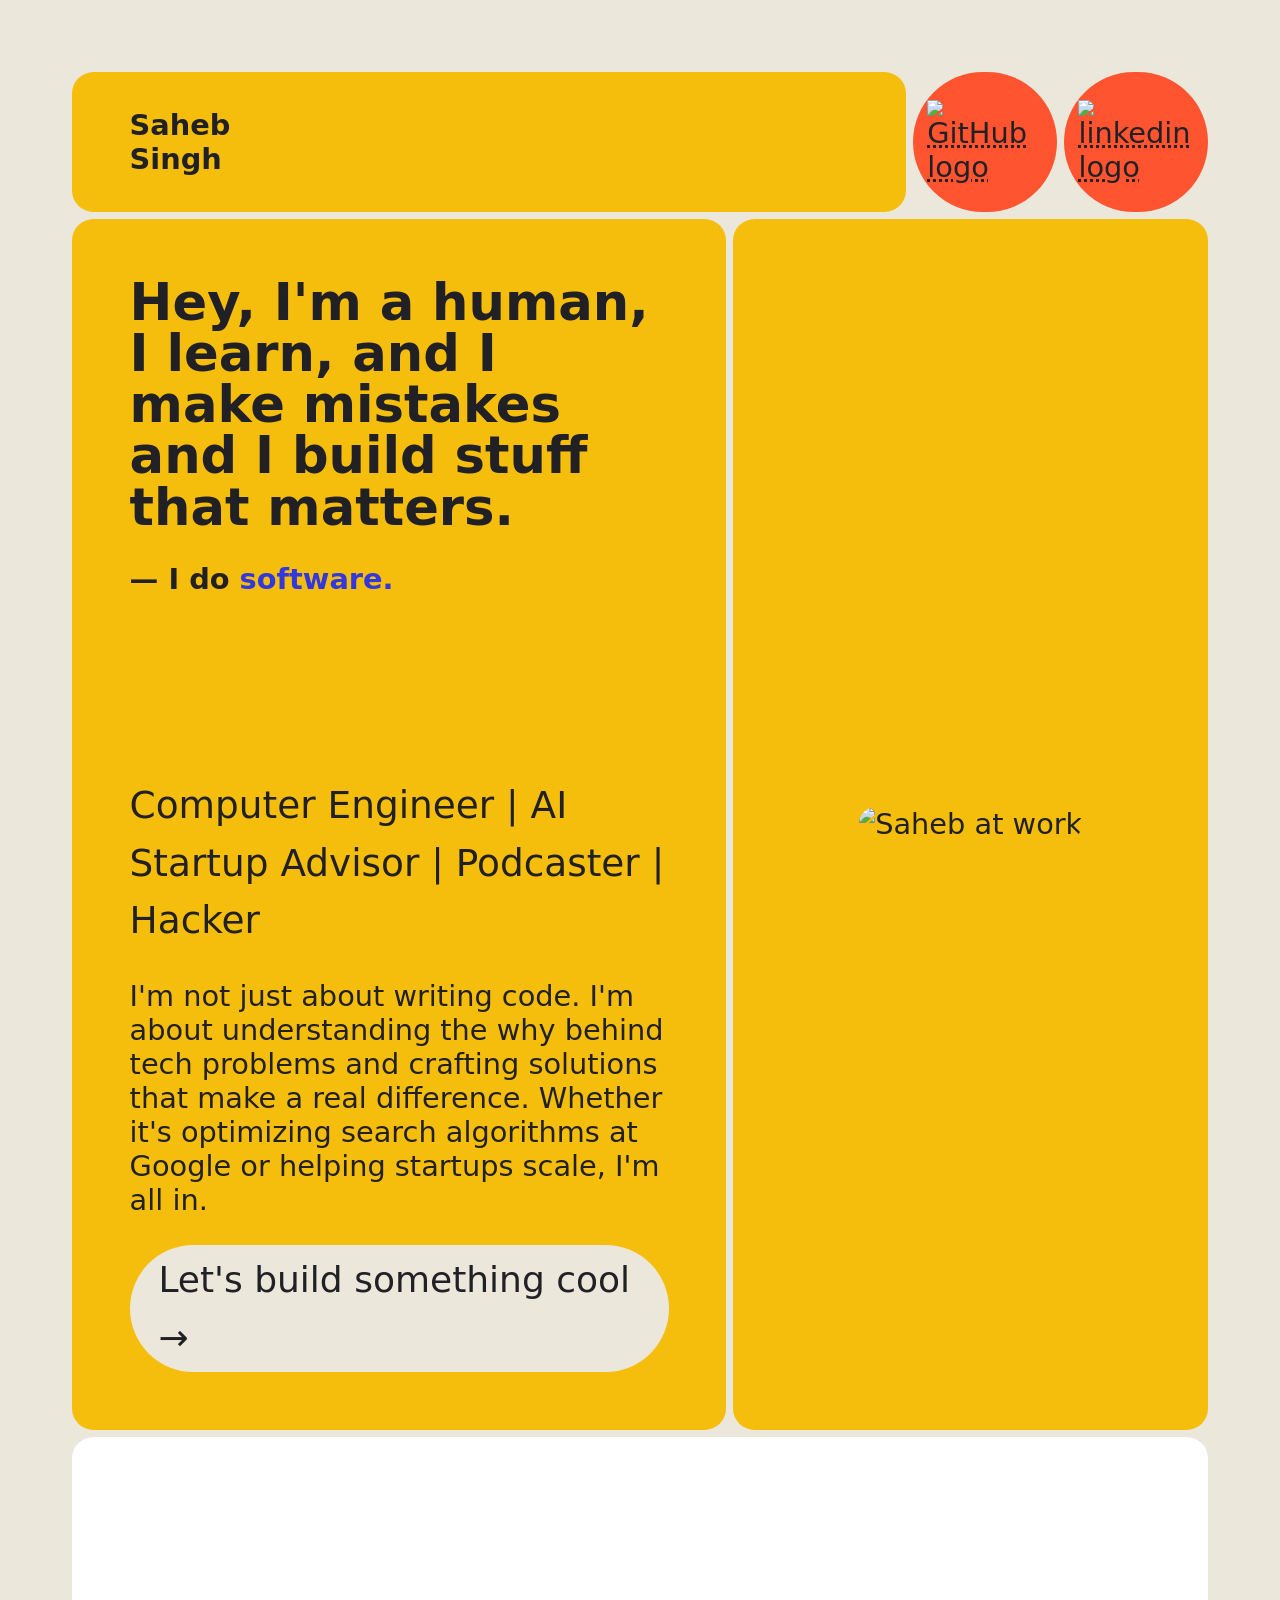
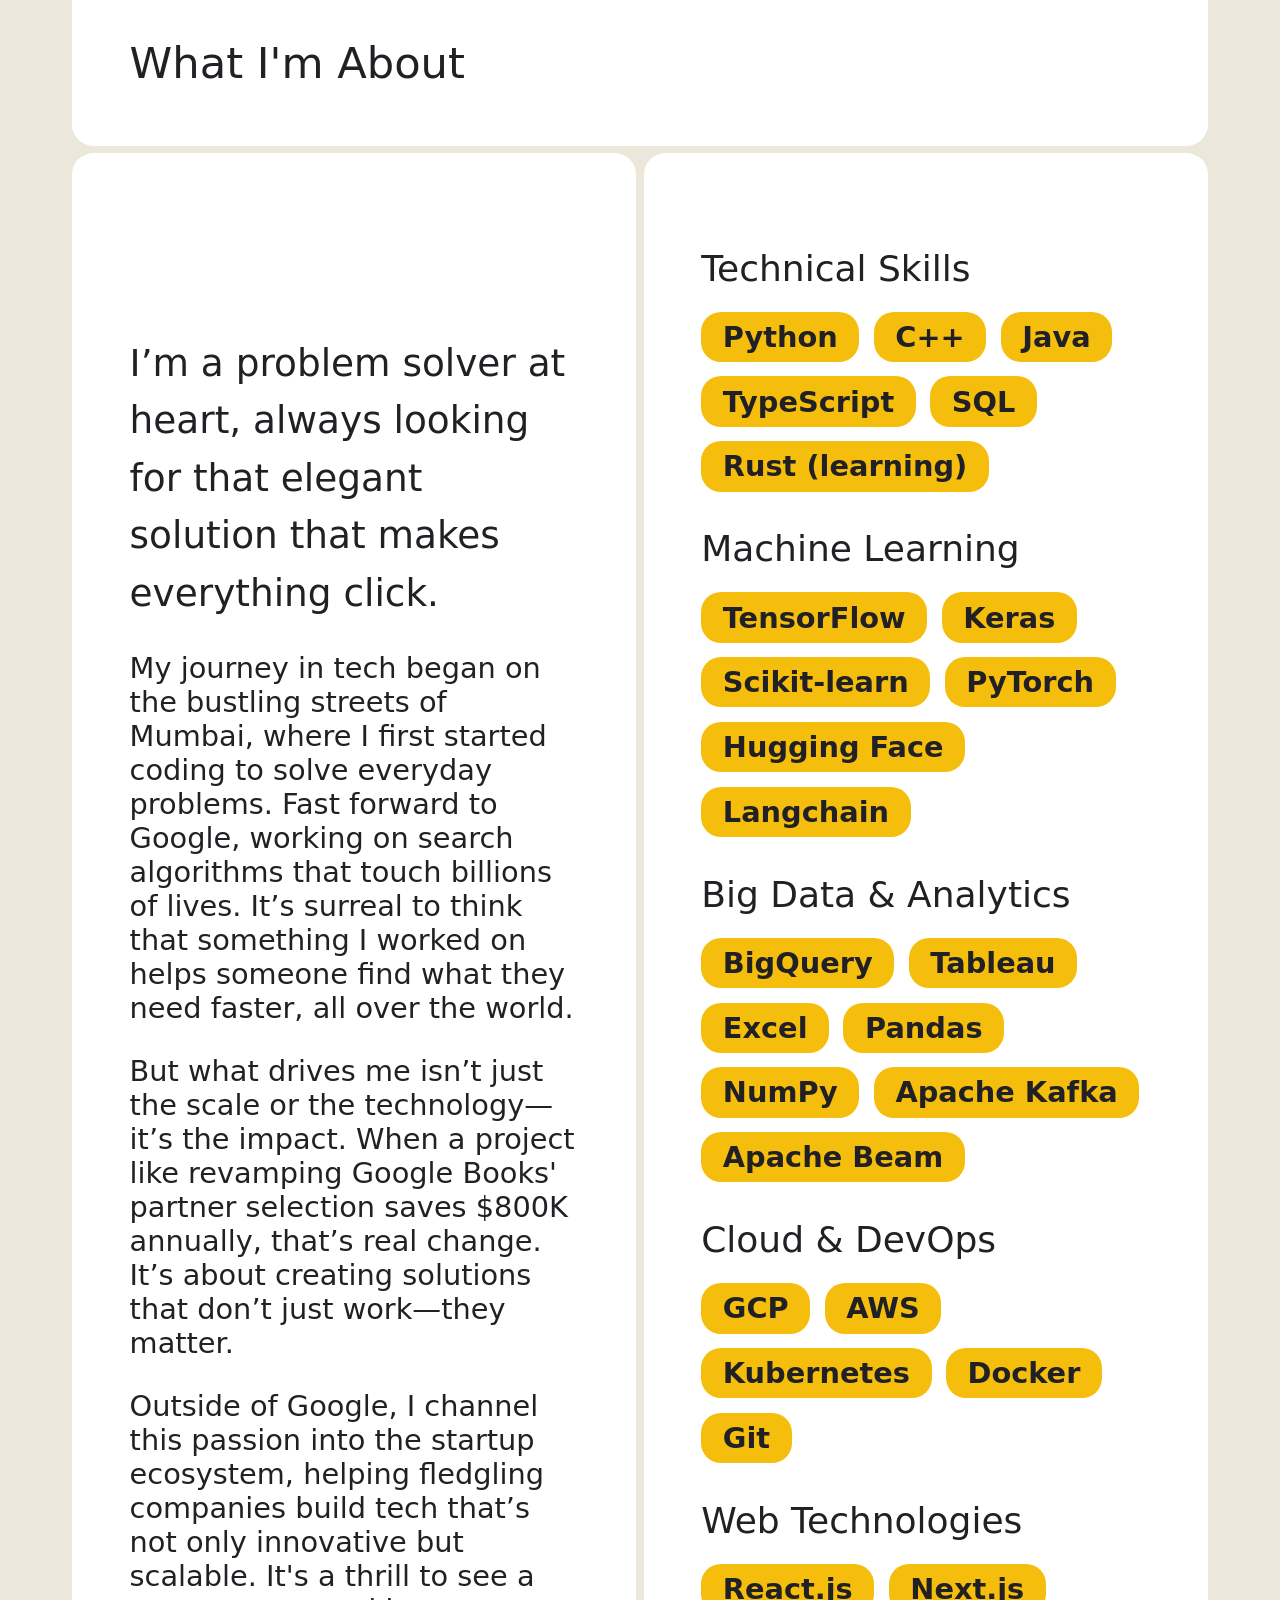
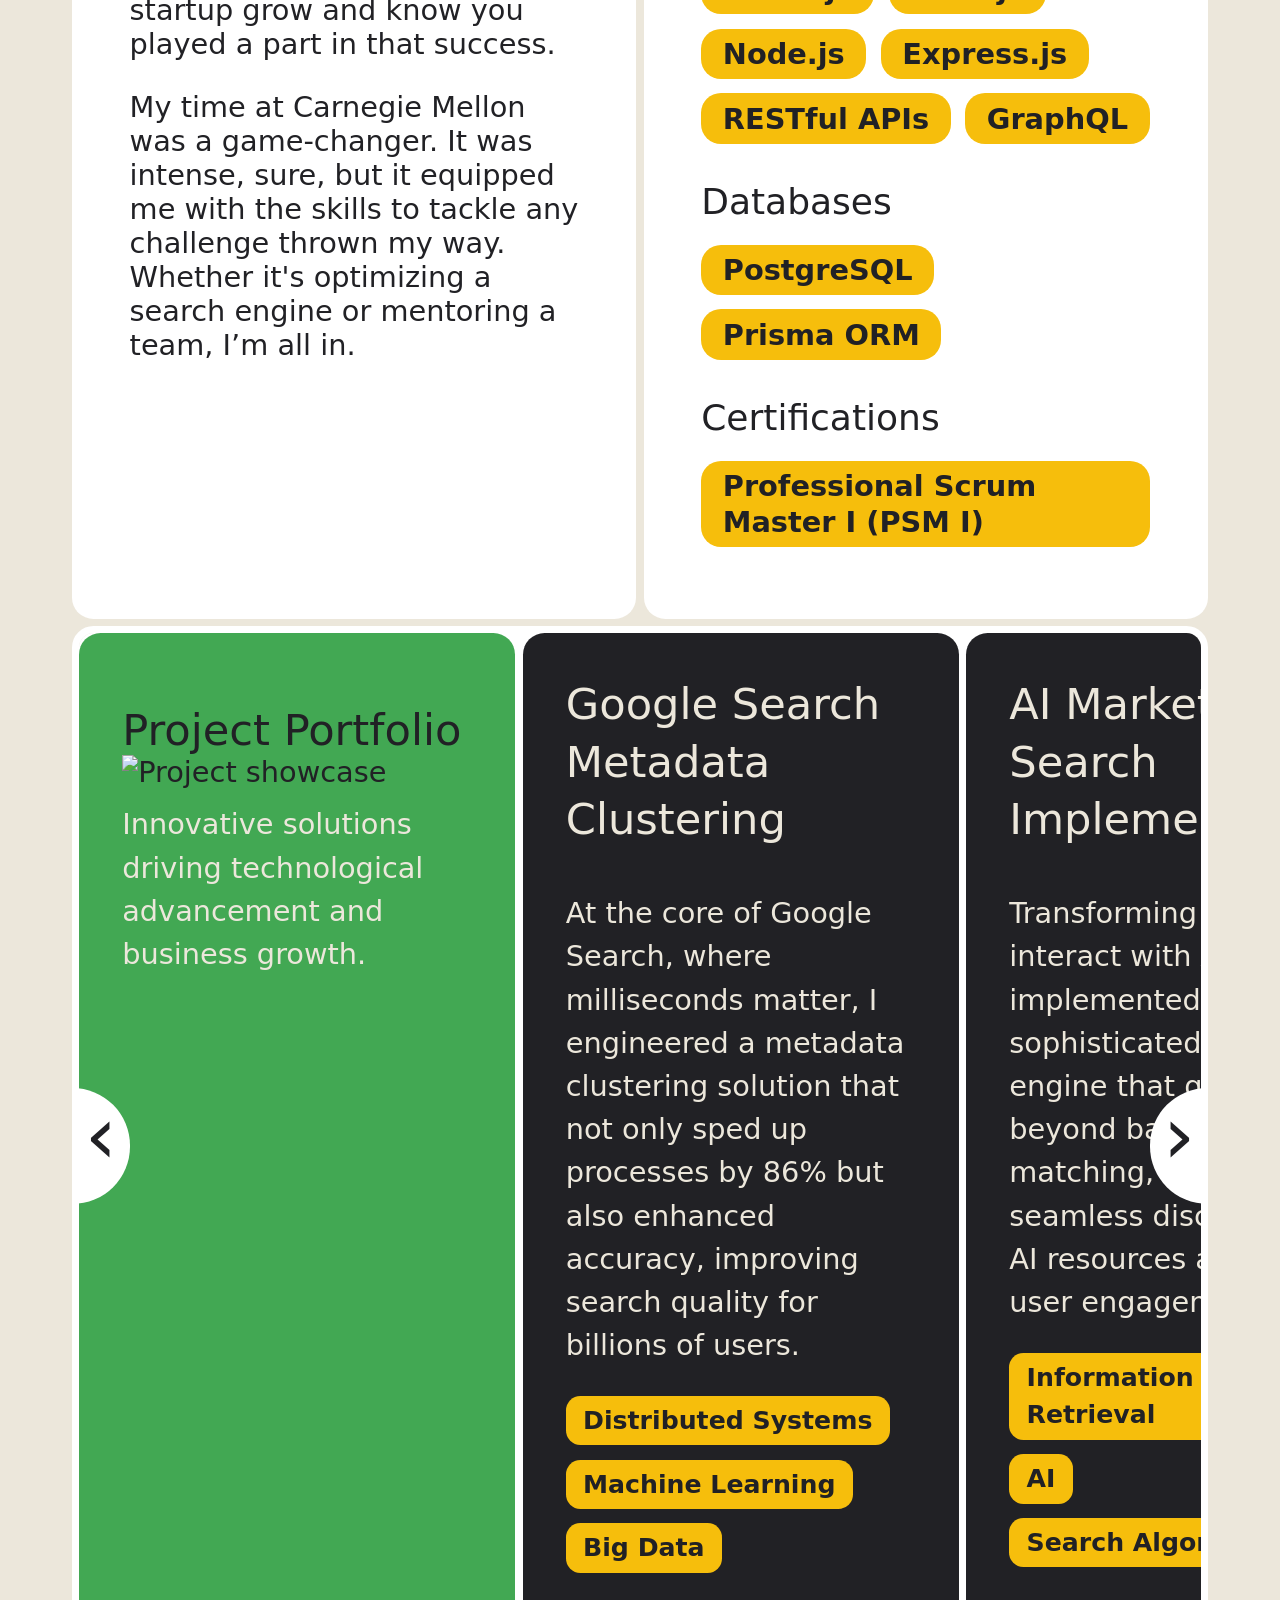
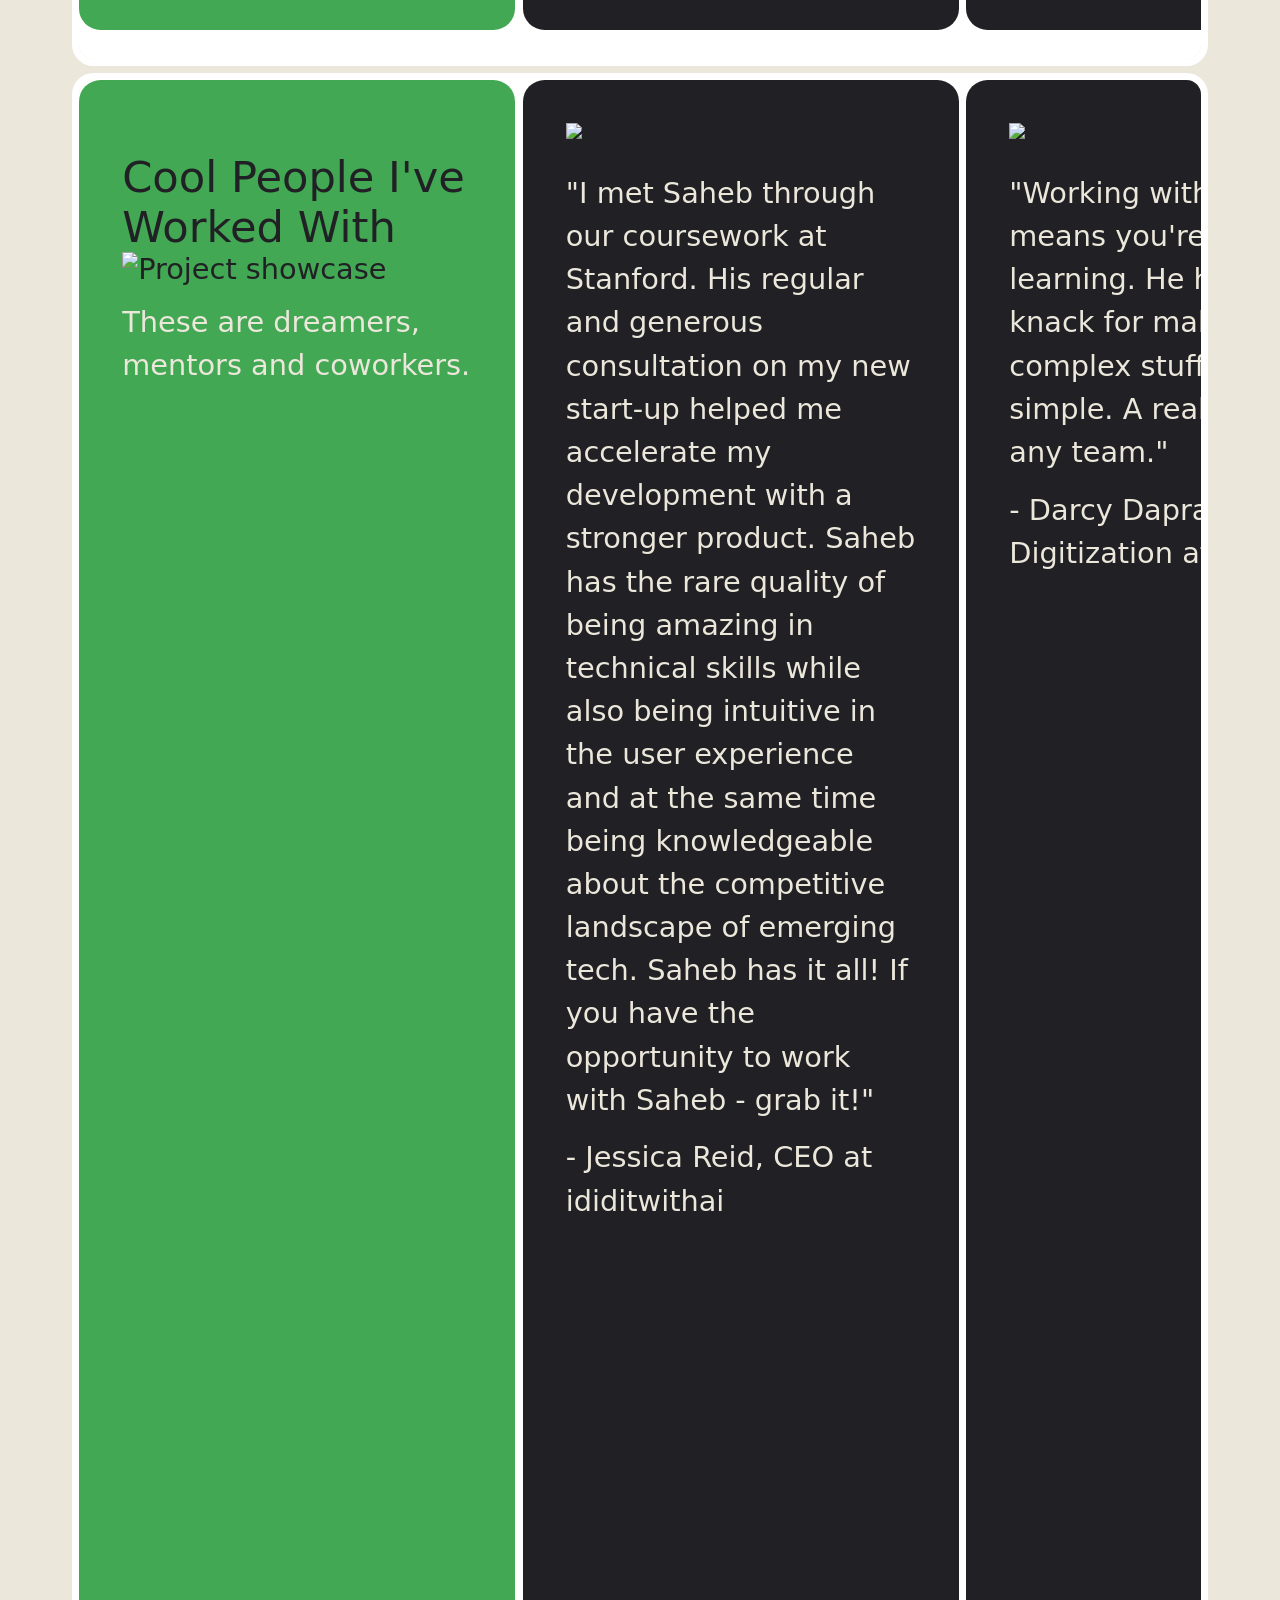
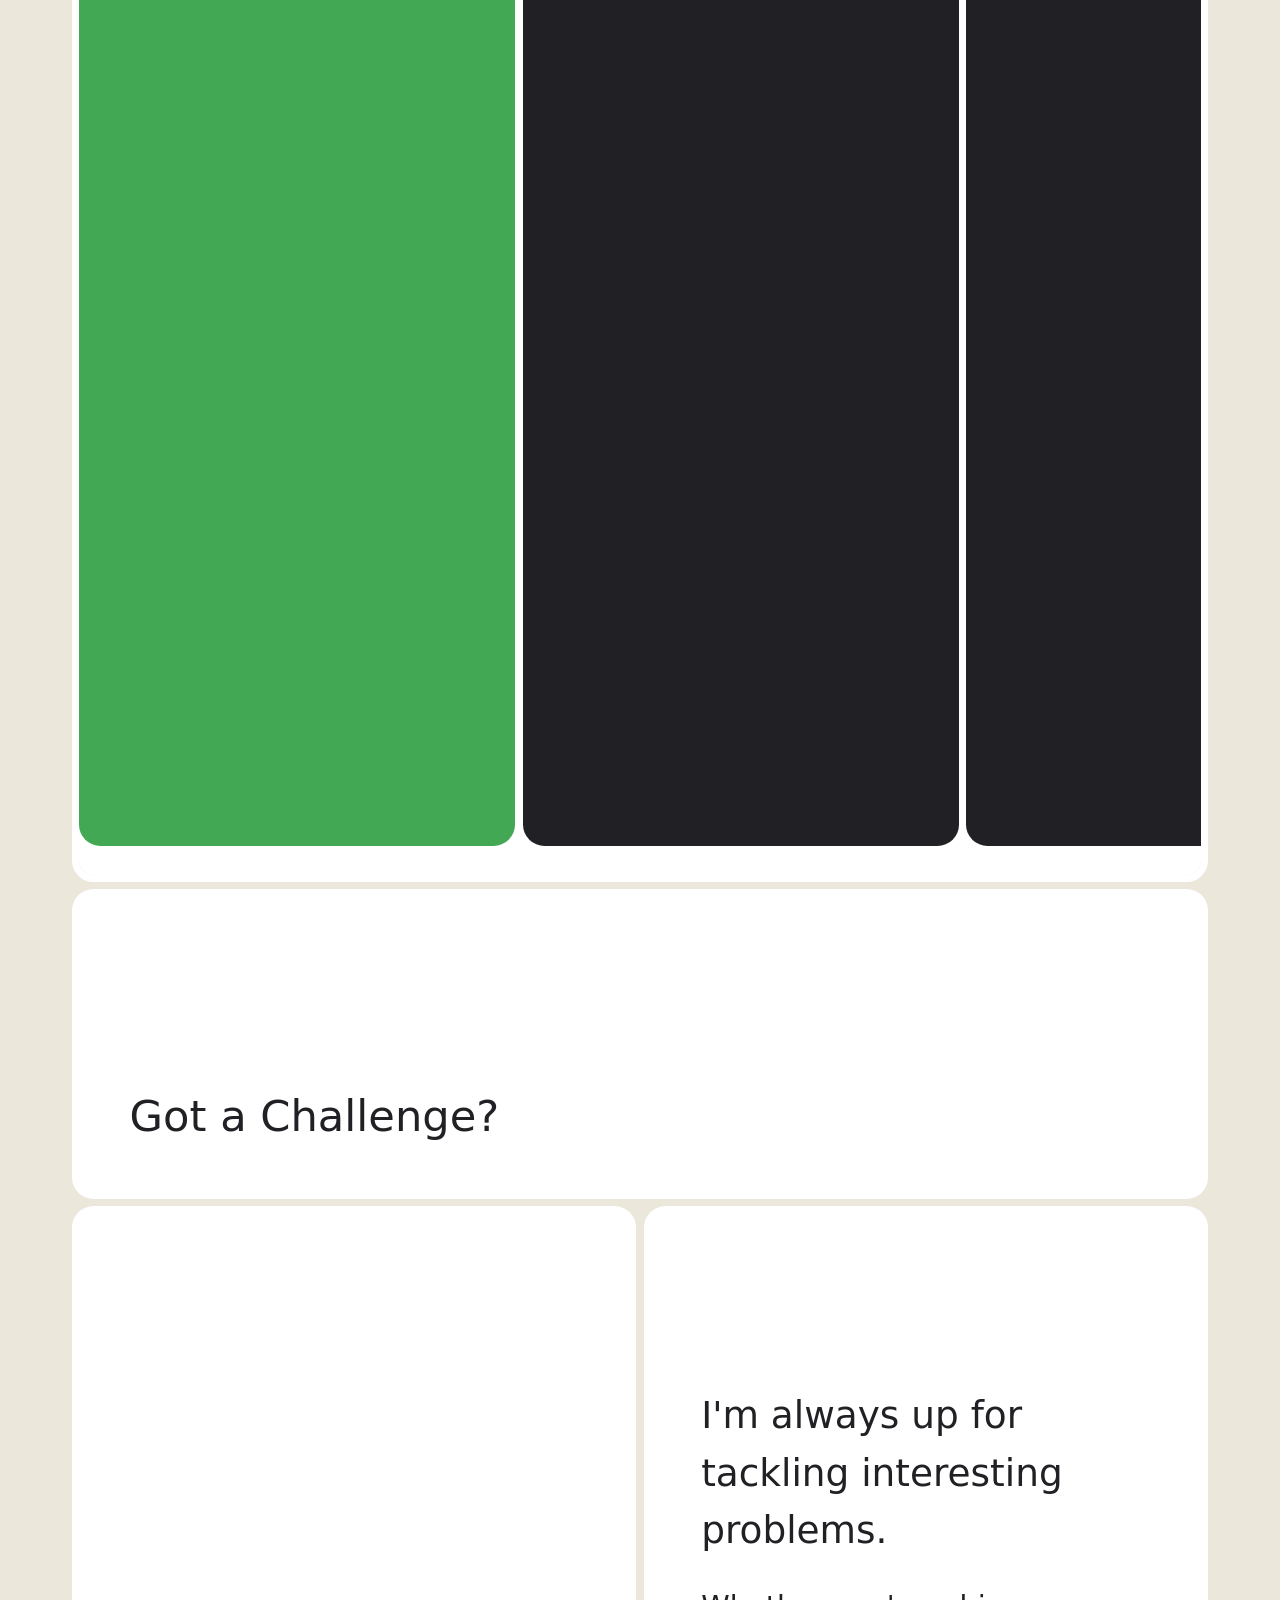
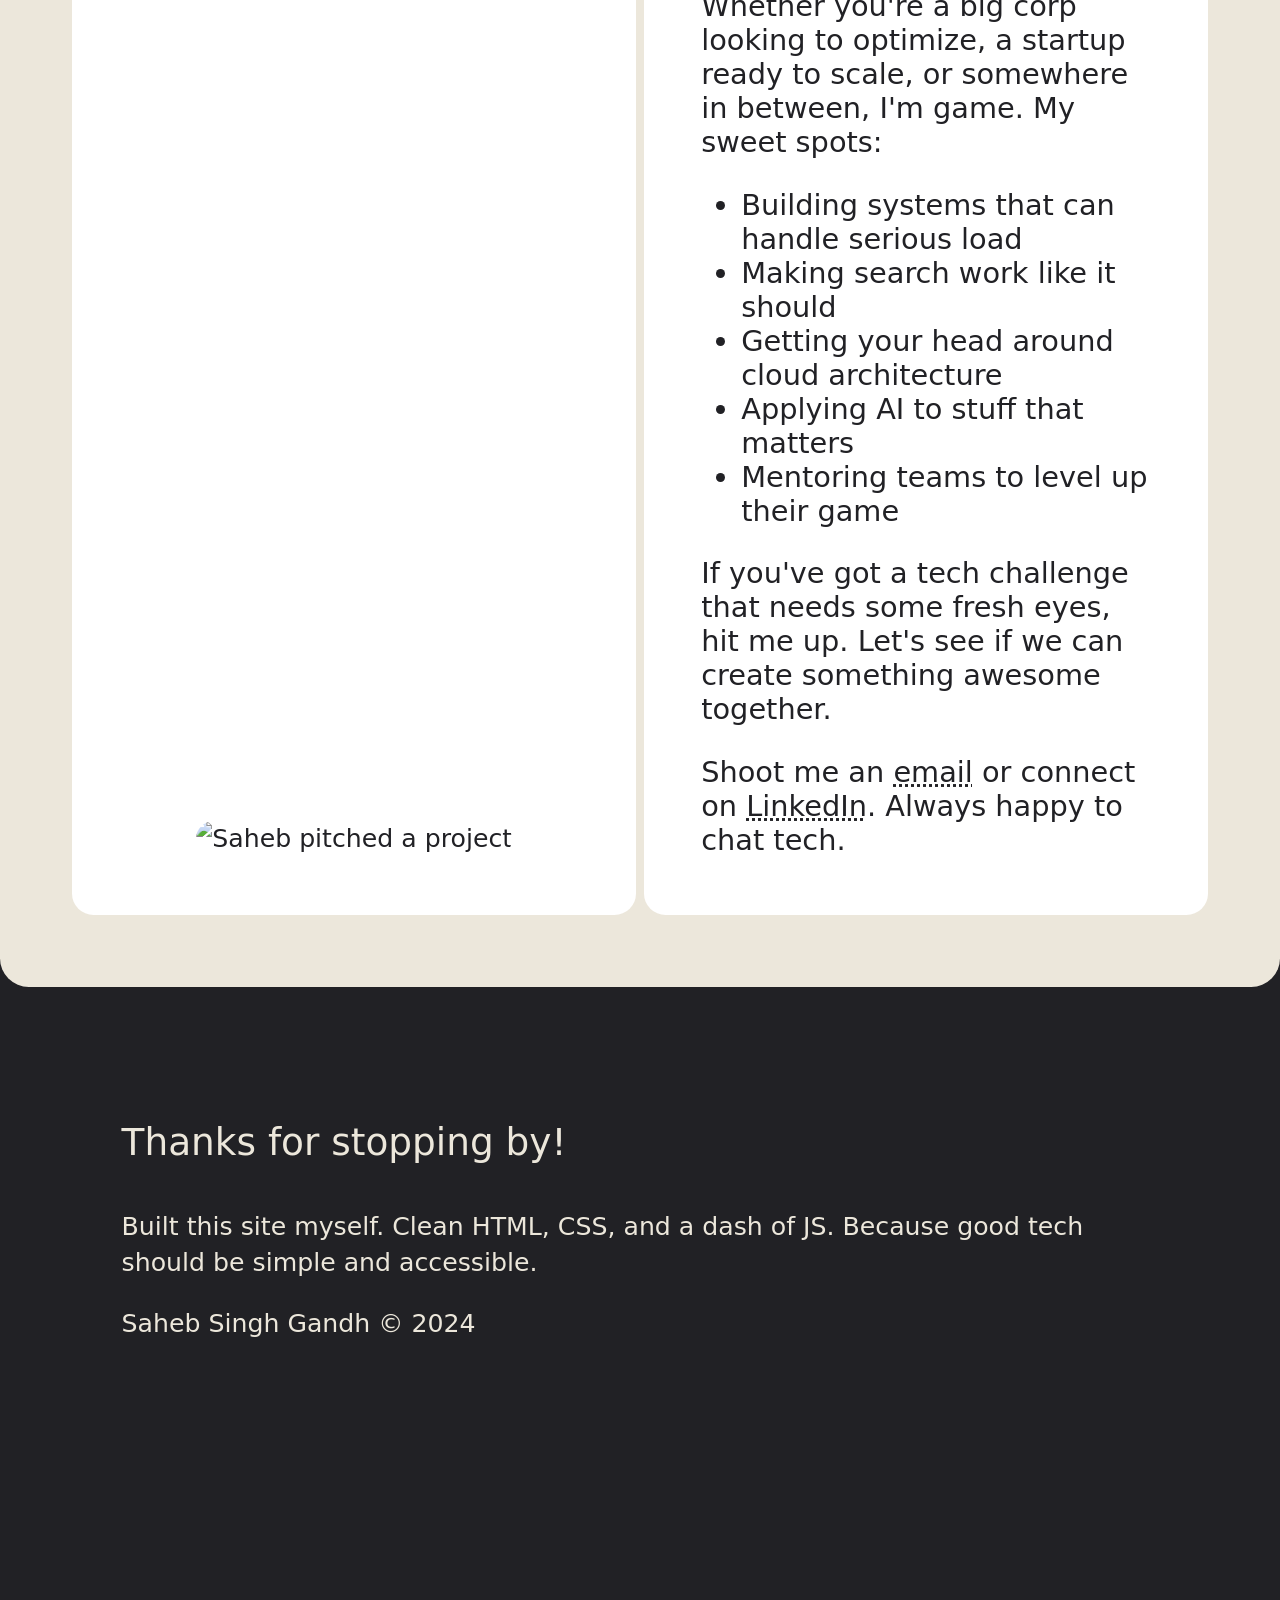
==== index.html @ 1ec0f702 "updated the format of my portfolio website" ====
<!DOCTYPE html>
<html lang="en" dir="ltr">

<head>
    <title>Saheb Singh Gandh | Full-Stack Engineer | AI & Cloud Expert | Startup Advisor</title>
    <link rel="icon" type="image/png" href="./assets/favicon.png">
    <meta charset="UTF-8">
    <meta name="viewport" content="width=device-width,initial-scale=1">
    <meta name="description"
        content="Saheb Singh Gandh: Full-Stack Engineer with expertise in AI, Cloud Architecture, and Scalable Solutions. Google Engineer and Startup Advisor with a passion for solving complex challenges and driving innovation.">
    <meta name="keywords"
        content="Full-Stack Engineer, AI, Cloud Architecture, Google Engineer, Startup Advisor, Scalable Solutions, Search Algorithms, Metadata Clustering, Tech Consultant, Carnegie Mellon">
    <link rel="canonical" href="https://sahebsinghgandh.com">
    <meta property="og:title" content="Saheb Singh Gandh | Full-Stack Engineer | AI & Cloud Expert | Startup Advisor">
    <meta property="og:description"
        content="Saheb Singh Gandh: Full-Stack Engineer with expertise in AI, Cloud Architecture, and Scalable Solutions. Google Engineer and Startup Advisor with a passion for solving complex challenges and driving innovation.">
    <meta property="og:url" content="https://sahebsinghgandh.com">
    <meta property="og:image" content="https://sahebsinghgandh.com/assets/header-preview.png">
    <meta property="og:type" content="website">
    <meta property="og:site_name" content="Saheb Singh Gandh | Full-Stack Engineer">
    <link rel="stylesheet" href="stylesheet.css">
</head>

<body>
    <div class="container">
        <header class="header" role="banner">
            <div class="tile yellow">Saheb Singh</div>
            <a role="link" href="https://github.com/bardbyte" class="social-icon" aria-label="GitHub link">
                <img src="./assets/github.svg" alt="GitHub logo">
            </a>
            <a role="link" href="https://linkedin.com/in/ssg" class="social-icon"
                aria-label="LinkedIn link">
                <img src="./assets/linkedin.svg" alt="linkedin logo">
            </a>
        </header>

        <main id="main" role="main" class="flex flex-columns">
            <section id="section-hero" class="flex flex-variable">
                <div class="tile yellow">
                    <h1>Hey, I'm a human, I learn, and I make mistakes and I build stuff that matters.</h1>
                    <p class="hidden">Full-stack engineer turning complex challenges into efficient solutions.</p>
                    <p aria-hidden="true"><span class="animated-text"></span></p>

                    <div class="padded-top">
                        <p class="larger">Computer Engineer | AI Startup Advisor | Podcaster | Hacker </p>
                        <p>I'm not just about writing code. I'm about understanding the why behind tech problems and
                            crafting solutions that make a real difference. Whether it's optimizing search algorithms at
                            Google or helping startups scale, I'm all in.</p>
                        <a href="mailto:sahebsinghgandh@gmail.com" aria-labelledby="contact-button"><button
                                id="contact-button">Let's build something cool</button></a>
                    </div>
                </div>
                <div id="header-img" role="img" class="tile yellow img-tile"
                    aria-label="Saheb at his workspace, surrounded by screens showing code and project diagrams">
                    <img src="./assets/header.webp" alt="Saheb at work">
                </div>
            </section>

            <!-- <section id="section-about" class="flex flex-columns">
    <div class="tile">
    <h2 class="padded-top">What I'm About</h2>
    </div>
    <div class="flex flex-variable-reversed">
    <div id="about-img" role="img" class="tile img-tile smaller align-bottom" aria-label="Visual representation of Saheb's diverse skill set">
    <img src="/api/placeholder/400/300" alt="Saheb's skills">
    </div>
    <div class="tile padded-top">
        <p class="larger">I’m a problem solver at heart, always looking for that elegant solution that makes everything click.</p>
        <p>My journey in tech began on the bustling streets of Mumbai, where I first started coding to solve everyday problems. Fast forward to today, and I’m at Google, working on search algorithms that touch billions of lives. It’s surreal to think that something I worked on helps someone find what they need faster, all over the world.</p>
        <p>But what drives me isn’t just the scale or the technology—it’s the impact. When a project like revamping Google Books' partner selection saves $800K annually, that’s real change. It’s about creating solutions that don’t just work—they matter.</p>
        <p>Outside of Google, I channel this passion into the startup ecosystem, helping fledgling companies build tech that’s not only innovative but scalable. It's a thrill to see a startup grow and know you played a part in that success.</p>
        <p>My time at Carnegie Mellon was a game-changer. It was intense, sure, but it equipped me with the skills to tackle any challenge thrown my way. Whether it's optimizing a search engine or mentoring a team, I’m all in.</p>
    </div>
    </div>
</section> -->

            <section id="section-about" class="flex flex-columns">
                <div class="tile">
                    <h2 class="padded-top">What I'm About</h2>
                </div>
                <div class="flex flex-variable-reversed">
                    <div class="tile padded-top">
                        <p class="larger">I’m a problem solver at heart, always looking for that elegant solution that
                            makes everything click.</p>
                        <p>My journey in tech began on the bustling streets of Mumbai, where I first started coding to
                            solve everyday problems. Fast forward to Google, working on search
                            algorithms that touch billions of lives. It’s surreal to think that something I worked on
                            helps someone find what they need faster, all over the world.</p>
                        <p>But what drives me isn’t just the scale or the technology—it’s the impact. When a project
                            like revamping Google Books' partner selection saves $800K annually, that’s real change.
                            It’s about creating solutions that don’t just work—they matter.</p>
                        <p>Outside of Google, I channel this passion into the startup ecosystem, helping fledgling
                            companies build tech that’s not only innovative but scalable. It's a thrill to see a startup
                            grow and know you played a part in that success.</p>
                        <p>My time at Carnegie Mellon was a game-changer. It was intense, sure, but it equipped me with
                            the skills to tackle any challenge thrown my way. Whether it's optimizing a search engine or
                            mentoring a team, I’m all in.</p>
                    </div>
                    <div id="about-img" role="img" class="tile img-tile align-bottom"
                        aria-label="Visual representation of Saheb's diverse skill set">
                        <div id="about-skills" class=" smaller  skills-tags">
                            <!-- Technical Skills -->
                            <h3>Technical Skills</h3>
                            <p><em>Python</em> <em>C++</em> <em>Java</em> <em>TypeScript</em> <em>SQL</em> <em>Rust
                                    (learning)</em></p>

                            <!-- Machine Learning -->
                            <h3>Machine Learning</h3>
                            <p><em>TensorFlow</em> <em>Keras</em> <em>Scikit-learn</em> <em>PyTorch</em> <em>Hugging
                                    Face</em> <em>Langchain</em></p>

                            <!-- Data Analytics -->
                            <h3>Big Data & Analytics</h3>
                            <p><em>BigQuery</em> <em>Tableau</em> <em>Excel</em> <em>Pandas</em> <em>NumPy</em>
                                <em>Apache Kafka</em> <em>Apache Beam</em>
                            </p>

                            <!-- Cloud & DevOps -->
                            <h3>Cloud & DevOps</h3>
                            <p><em>GCP</em> <em>AWS</em> <em>Kubernetes</em> <em>Docker</em> <em>Git</em></p>

                            <!-- Web Technologies -->
                            <h3>Web Technologies</h3>
                            <p><em>React.js</em> <em>Next.js</em> <em>Node.js</em> <em>Express.js</em> <em>RESTful
                                    APIs</em> <em>GraphQL</em></p>

                            <!-- Databases -->
                            <h3>Databases</h3>
                            <p><em>PostgreSQL</em> <em>Prisma ORM</em></p>

                            <!-- Certifications -->
                            <h3>Certifications</h3>
                            <p><em>Professional Scrum Master I (PSM I)</em></p>
                        </div>

                    </div>

                </div>
            </section>

            <section id="section-showcase">
                <div id="showcase" class="flex showcase">
                    <div id="showcase-start" class="tile">
                        <h2>Project Portfolio</h2>
                        <div>
                            <img id="showcase-img" src="/api/placeholder/300/200" alt="Project showcase" aria-hidden="true" loading="lazy">
                            <p>Innovative solutions driving technological advancement and business growth.</p>
                        </div>
                    </div>
            
                    <div class="tile">
                        <h3>Google Search Metadata Clustering</h3>
                        <div>
                            <p>At the core of Google Search, where milliseconds matter, I engineered a metadata clustering solution that not only sped up processes by 86% but also enhanced accuracy, improving search quality for billions of users.</p>
                            <p><span class="hidden">Tags: </span><em>Distributed Systems</em> <em>Machine Learning</em> <em>Big Data</em></p>
                        </div>
                    </div>
            
                    <div class="tile">
                        <h3>AI Marketplace Search Implementation</h3>
                        <div>
                            <p>Transforming how users interact with AI tools, I implemented a sophisticated search engine that goes beyond basic keyword matching, enabling seamless discovery of AI resources and driving user engagement.</p>
                            <p><span class="hidden">Tags: </span><em>Information Retrieval</em> <em>AI</em> <em>Search Algorithms</em></p>
                        </div>
                    </div>
            
                    <div class="tile">
                        <h3>Google Books Partner Selection Algorithm</h3>
                        <div>
                            <p>Optimizing partner selection in the vast library of Google Books, I saved the company $800K annually while fostering stronger, more strategic partnerships.</p>
                            <p><span class="hidden">Tags: </span><em>AI</em> <em>Business Intelligence</em> <em>Optimization</em></p>
                        </div>
                    </div>
            
                    <div class="tile">
                        <h3>Copyright Status Monitoring Dashboard</h3>
                        <div>
                            <p>In a digital world where compliance is key, I developed a monitoring dashboard that slashed copyright non-compliance by 30%, streamlining complex legal workflows.</p>
                            <p><span class="hidden">Tags: </span><em>Real-time Systems</em> <em>Data Analytics</em> <em>Risk Management</em></p>
                        </div>
                    </div>
            
                    <div class="tile">
                        <h3>Troubleshooting Guide Search Tool</h3>
                        <div>
                            <p>By designing a cloud-native troubleshooting platform, I cut down critical response times, making the publishing process faster and more efficient for our partners.</p>
                            <p><span class="hidden">Tags: </span><em>Cloud Architecture</em> <em>Microservices</em> <em>DevOps</em></p>
                        </div>
                    </div>
            
                    <div class="tile">
                        <h3>Forecasting-related Case Volume Reduction</h3>
                        <div>
                            <p>Through advanced predictive analytics, I reduced forecasting-related issues by 90%, ensuring that our systems operate smoothly and efficiently.</p>
                            <p><span class="hidden">Tags: </span><em>Predictive Analytics</em> <em>Machine Learning</em> <em>Data Science</em></p>
                        </div>
                    </div>
            
                    <div class="tile">
                        <h3>Pill Mill Detector (Opioid Crisis Detector)</h3>
                        <div>
                            <p>In the fight against the opioid crisis, I developed an AI-driven detector that identified potential pill mill operations with 88% accuracy, contributing to a safer healthcare environment.</p>
                            <p><span class="hidden">Tags: </span><em>AI</em> <em>Healthcare</em> <em>Predictive Modeling</em></p>
                        </div>
                    </div>
            
                    <div class="tile">
                        <h3>Zoning Laws Information System for LA Architects</h3>
                        <div>
                            <p>Navigating complex zoning laws, I streamlined the ADU development process for architects in LA, turning red tape into clear pathways for urban development.</p>
                            <p><span class="hidden">Tags: </span><em>Urban Development</em> <em>Data Systems</em> <em>Architecture</em></p>
                        </div>
                    </div>
            
                    <div class="tile">
                        <h3>Virtual Personal Yoga Trainer</h3>
                        <div>
                            <p>Blending AI with wellness, I created a virtual personal yoga trainer that understands and adapts to users' needs with 93% accuracy, making personalized fitness accessible.</p>
                            <p><span class="hidden">Tags: </span><em>AI</em> <em>Wellness</em> <em>Machine Learning</em></p>
                        </div>
                    </div>
            
                    <div id="showcase-end" class="tile">
                        <h3>Explore Further</h3>
                        <div>
                            <a href="https://linkedin.com/in/ssg" aria-labelledby="linkedin-button"><button id="linkedin-button">Connect on LinkedIn</button></a>
                            <a href="https://github.com/bardbyte" aria-labelledby="github-button"><button id="github-button">Review Code on GitHub</button></a>
                            <a href="https://sahebsinghgandh.com/resume.pdf" aria-labelledby="cv-button"><button id="cv-button">Download Detailed CV</button></a>
                        </div>
                    </div>
                </div>
                <div class="scroll-indicator indicator-left" aria-label="scroll indicator" onclick="scrollElementLeft('showcase')">&lsaquo;</div>
                <div class="scroll-indicator indicator-right" aria-label="scroll indicator" onclick="scrollElementRight('showcase')">&rsaquo;</div>
            </section>
            

            <section id="section-showcase">
                <div id="showcase" class="flex showcase">
                    <div id="showcase-start" class="tile">
                        <h2>Cool People I've Worked With</h2>
                        <div>
                            <img id="showcase-img" src="/api/placeholder/300/200" alt="Project showcase"
                                aria-hidden="true" loading="lazy">
                            <p>These are dreamers, mentors and coworkers.</p>
                        </div>
                    </div>
                    <div class="tile">
                        <div>
                            <img src="./assets/testimonials/jess.webp" alt="Testimonial 1 avatar"
                                class="testimonial-avatar ">
                            <p>"I met Saheb through our coursework at Stanford. His regular and generous consultation on
                                my new start-up helped me accelerate my development with a stronger product. Saheb has
                                the rare quality of being amazing in technical skills while also being intuitive in the
                                user experience and at the same time being knowledgeable about the competitive landscape
                                of emerging tech. Saheb has it all! If you have the opportunity to work with Saheb -
                                grab it!"</p>
                            <p class="testimonial-author">- Jessica Reid, CEO at ididitwithai</p>
                        </div>
                    </div>
                    <div class="tile">
                        <div>
                            <img src="./assets/testimonials/darcy.webp" alt="Testimonial 2 avatar"
                                class="testimonial-avatar ">
                            <p>"Working with Saheb means you're always learning. He has this knack for making complex
                                stuff seem simple. A real asset to any team."</p>
                            <p class="testimonial-author">- Darcy Dapra, Head of Digitization at Google</p>
                        </div>
                    </div>
                    <div class="tile">
                        <div>
                            <img src="./assets/testimonials/hemin.webp" alt="Testimonial 3 avatar"
                                class="testimonial-avatar ">
                            <p>"I have known Saheb for two years while working at GST Edge as an intern and then as a
                                Team Lead. In a relatively short period of time, he has managed to become one of the
                                most capable leaders. He has grown to be a very industrious member of the team, who
                                constantly strives on improving the process. His performance has consistently exceeded
                                expectations. There remains no doubt about his dedication, hard work and innovative
                                ideas as he has been stated as a ‘thinking leader’ by one of his most challenging
                                clients. Saheb is constantly faced with situations that are unique for the position that
                                he handles. The admirable part remains that he has never had an escalation against his
                                name and delivers par expectations. While launching one of the projects, the marketing
                                team demanded a new set of UX to be implemented across project. Understanding the need
                                of the hour, he put extra efforts. Apart from his designated profile, he is actively
                                involved in people engagement and collaboration."</p>
                            <p class="testimonial-author">- Hemin Joshi, Staff Software Engineer at Amazon</p>
                        </div>
                    </div>

                </div>
                <!-- <div class="scroll-indicator indicator-left" aria-label="scroll indicator" onclick="scrollElementLeft('showcase')">&lsaquo;</div>
    <div class="scroll-indicator indicator-right" aria-label="scroll indicator" onclick="scrollElementRight('showcase')">&rsaquo;</div> -->
            </section>




            <section id="section-collab" class="flex flex-columns">
                <div class="tile flex flex-columns flex-edges">
                    <div>
                        <h2 class="padded-top">Got a Challenge?</h2>
                    </div>
                    <div class="stamp" aria-hidden="true"></div>
                </div>
                <div class="flex flex-variable-reversed">
                    <div id="collab-img" role="img" class="tile img-tile smaller align-bottom"
                        aria-label="Saheb pitching his idea to investors and getting feedback">
                        <img src="./assets/footer.webp" alt="Saheb pitched a project">
                    </div>
                    <div class="tile padded-top">
                        <p class="larger">I'm always up for tackling interesting problems.</p>
                        <p>Whether you're a big corp looking to optimize, a startup ready to scale, or somewhere in
                            between, I'm game. My sweet spots:</p>
                        <ul>
                            <li>Building systems that can handle serious load</li>
                            <li>Making search work like it should</li>
                            <li>Getting your head around cloud architecture</li>
                            <li>Applying AI to stuff that matters</li>
                            <li>Mentoring teams to level up their game</li>
                        </ul>
                        <p>If you've got a tech challenge that needs some fresh eyes, hit me up. Let's see if we can
                            create something awesome together.</p>
                        <p>Shoot me an <a href="mailto:sahebsinghgandh@gmail.com">email</a> or connect on <a
                                href="https://linkedin.com/in/ssg">LinkedIn</a>. Always happy to chat tech.</p>
                    </div>
                </div>
            </section>
        </main>
    </div>

    <footer id="footer" role="contentinfo">
        <p class="larger">Thanks for stopping by!</p>
        <p>Built this site myself. Clean HTML, CSS, and a dash of JS. Because good tech should be simple and accessible.
        </p>
        <p>Saheb Singh Gandh &copy; 2024</p>
        <div id="logo" aria-hidden="true"></div>
    </footer>
</body>
<script async src="./showcase-scroll.js"></script>

</html>
---- stylesheet.css ----
html {
    --accent-blue: #3338dd;
    --accent-green: #42a853;
    --accent-pink: #f3a3d5;
    --accent-orange: #ff542f;
    --accent-yellow: #f6be0c;
    --main-beige: #ece7db;
    --main-grey: #212125;
    --main-light-grey: #aaa7ad;
    --body-fonts: "Montserrat",system-ui,ui-sans-serif,sans-serif;
    font-family: var(--body-fonts);
    font-size: 3.2vmin;
    -webkit-text-size-adjust: 100%
}

body {
    background-color: var(--main-grey);
    color: var(--main-beige);
    margin: 0
}

.container {
    background-color: var(--main-beige);
    border-bottom-left-radius: 1rem;
    border-bottom-right-radius: 1rem;
    color: var(--main-grey);
    padding: .25rem
}

.container:before {
    content: "";
    position: fixed;
    width: 100%;
    height: 1000px;
    top: -999px;
    left: 0;
    background-color: var(--main-beige);
    z-index: -10
}

.flex {
    display: flex;
    gap: .25rem
}

.flex-columns,.flex-variable {
    flex-direction: column
}

.flex-rows {
    flex-direction: row
}

.flex-variable-reversed {
    flex-direction: column-reverse
}

.flex-wrap {
    flex-wrap: wrap
}

.flex-edges {
    justify-content: space-between
}

.tile {
    background-color: #fff;
    border-radius: .75rem;
    padding: 2rem;
    position: relative
}

.tile p {
    margin-bottom: 0;
    padding-bottom: 0
}

.img-tile {
    background-position: center;
    background-size: cover;
    min-height: 40vmin;
    display:flex;
    overflow:hidden;
    align-items: center;
    justify-content:center;
}

.img-tile:before {
    background-color: var(--main-beige);
    border-radius: 9999px;
    padding: 0 .3em
}
.img-tile img {
    max-width: 100%;
    max-height: 100%;
    object-fit: cover;
    border-radius: inherit;
}

header,main {
    margin: 0 auto
}

header {
    display: flex;
    flex-direction: row;
    gap: .25rem;
    padding-bottom: .25rem
}

header .tile {
    align-items: center;
    display: flex;
    flex-grow: 1;
    font-weight: 700;
    justify-content: center;
    padding: 1.25rem;
    padding-left: 2rem;
    word-spacing: 100vw
}

section {
    position: relative
}

footer {
    margin: 0 auto;
    max-width: 36rem;
    padding: 10vh 1.25rem
}

footer p {
    font-size: .875rem;
    line-height: 1.25rem
}

img {
    object-fit: contain
}

h1 {
    font-size: 2.25rem;
    font-weight: 700;
    line-height: 2.8rem;
    margin: 0
}

h1 em {
    color: var(--accent-orange);
    font-style: normal
}

h2 {
    font-weight: 400;
    margin: 0;
    padding-top: 1rem
}

h3 {
    font-size: 1.3rem;
    font-weight: 400;
    line-height: 2rem;
    margin: 0
}

a:any-link {
    color: inherit;
    text-decoration: underline;
    text-decoration-style: dotted
}

a:hover {
    text-decoration-style: solid
}

p em {
    background-color: var(--main-beige);
    border-radius: 9999px;
    color: var(--main-grey);
    font-style: normal;
    padding: 0 .3em
}

button {
    background-color: var(--main-beige);
    border: 0;
    border-radius: 9999px;
    color: var(--main-grey);
    font-family: var(--body-fonts);
    font-size: 1.25rem;
    font-weight: 400;
    line-height: 2rem;
    margin-top: 1rem;
    padding: .2rem 1rem;
    text-align: left;
    width: 100%
}

button:hover {
    background-color: var(--main-grey);
    color: var(--main-beige)
}

button:after {
    content: " \002192"
}

.yellow {
    background-color: var(--accent-yellow)
}

.larger {
    font-size: 1.3rem;
    line-height: 2rem
}

.smaller {
    font-size: .875rem;
    line-height: 1.25rem
}

.padded-top {
    padding-top: 3rem
}

.align-bottom {
    align-items: flex-end;
    display: flex;
    flex-wrap: wrap
}

.social-icon {
    align-items: center;
    background-color: var(--accent-orange);
    border-radius: 9999px;
    display: flex;
    flex-grow: 0;
    justify-content: center;
    margin: 0;
    padding: .5rem;
    min-width: 4rem
}

.social-icon svg {
    height: 24px;
    width: 24px;
}

.social-icon:hover {
    background-color: var(--accent-blue)
}

.stamp {
    background-image: url(./assets/stamp.svg);
    background-size: contain;
    bottom: -1.25rem;
    position: absolute;
    right: 8%;
    height: 120px;
    width: 120px;
    z-index: 5
}

.showcase {
    background-color: #fff;
    border: .25rem solid #fff;
    border-radius: .75rem;
    overflow-x: auto;
    overflow-y: hidden;
    position: relative;
    scroll-behavior: smooth;
    scrollbar-width: none;
    scroll-snap-type: x mandatory;
    -webkit-overflow-scrolling: touch
}

.showcase,.showcase * {
    -ms-overflow-style: none
}

.showcase::-webkit-scrollbar {
    width: 0;
    height: 0
}

/* .showcase .tile {
    background-color: var(--main-light-grey);
    border-radius: .5rem;
    display: flex;
    flex-direction: column;
    gap: .25rem;
    justify-content: space-between;
    min-height: 21.5rem;
    min-width: 15rem;
    scroll-snap-align: start
} */

.showcase .tile {
    display: flex;
    flex-direction: column;
    justify-content: flex-start;
    padding: 1.5rem;
    background-color: var(--main-grey);
    border-radius: 0.75rem;
    margin-bottom: 1rem;
    min-height: 350px; /* Ensures a consistent height for all cards */
    min-width: 350px;
}

.showcase .tile img {
    object-fit: contain;
    width: 100%
}
.showcase .tile h3 {
    margin-bottom: 1rem;
    font-size: 1.5rem;
    color: var(--main-beige);
}
.showcase .tile p {
    font-size: 1rem;
    line-height: 1.5;
    color: var(--main-beige);
    margin: 0.5rem 0;
    flex-grow: 1; /* Allows the text to occupy the available space */
}
/* .showcase .tile h2,.showcase .tile h3,.showcase .tile p:first-child {
    margin-top: 0;
    padding-top: 0
} */
/* Adjust the tag styling for consistency and readability */
.showcase .tile p em {
    background-color: var(--accent-yellow);
    color: var(--main-grey);
    border-radius: 0.5rem;
    padding: 0.2rem 0.6rem;
    font-size: 0.875rem; /* Slightly smaller font size for tags */
    font-weight: 600;
    display: inline-block;
    margin-right: 0.5rem;
    margin-top: 0.5rem;
}

.showcase .tile p em:hover {
    background-color: var(--accent-orange); /* Adds a hover effect to the tags */
}

/* Additional adjustments for responsiveness */
@media (max-width: 768px) {
    .showcase .tile {
        min-height: 300px; /* Adjust height for smaller screens */
    }

    .showcase .tile h3 {
        font-size: 1.25rem;
    }

    .showcase .tile p em {
        font-size: 0.75rem; /* Further reduce tag size on smaller screens */
        padding: 0.2rem 0.5rem;
    }
}
#showcase-start {
    background-color: var(--accent-green)
}

#showcase-end {
    background-color: var(--accent-yellow)
}

.scroll-indicator {
    --indicator-size: 2rem;
    background-color: #fff;
    cursor: pointer;
    font-size: calc(var(--indicator-size) * 1.4);
    height: calc(var(--indicator-size) * 2);
    position: absolute;
    position-anchor: center;
    text-align: center;
    text-decoration: none!important;
    top: calc(50% - var(--indicator-size));
    width: var(--indicator-size)
}

.indicator-left {
    border-radius: 0 100% 100% 0/0 50% 50% 0;
    left: 0
}

.indicator-right {
    border-radius: 100% 0 0 100%/50% 0 0 50%;
    right: 0
}

.indicator-right:active {
    transform: translateX(10px);
}

.animated-text:before {
    content: "\002014  I do ";
    font-weight: 700
}

.animated-text:after {
    animation: replaceWords 8s linear infinite;
    color: var(--accent-blue);
    content: "software.";
    font-weight: 700
}

@keyframes replaceWords {
    0% {
        content: "software."
    }

    20% {
        content: "research."
    }

    40% {
        content: "product development."
    }

    60% {
        content: "design."
    }

    80% {
        content: "continuing education."
    }
    100% {
        content: "consulting."
    }
    120% {
        content: ""
    }
}

#header-img {
    background-image: url(./assets/header-min.webp)
}


#showcase-img {
    content: url(./assets/showcase.svg)
}

#books-img {
    content: url(./assets/books.png)
}

#collab-img {
    background-image: url(./assets/mars-min.webp)
}



#logo {
    background-image: url(./assets/logo.svg);
    background-repeat: no-repeat;
    background-position: center;
    background-size: contain;
    height: 3rem;
    margin-top: 3rem
}

@media (min-width: 768px) and (orientation: landscape), 
       (min-width: 768px) and (min-aspect-ratio: 9/16) {
    h1 {
        font-size:4vw;
        line-height: 1
    }

    .container {
        padding: 2.5rem
    }

    .flex-variable {
        flex-direction: row
    }

    .flex-variable .tile {
        width: 60%
    }

    .flex-variable .img-tile {
        width: 40%
    }

    .flex-variable-reversed {
        flex-direction: row
    }

    .flex-variable-reversed .tile {
        width: 50%
    }

    .stamp {
        bottom: -2.5rem;
        height: 200px;
        width: 200px
    }

    .padded-top {
        padding-top: 5rem
    }

    .highlight {
        aspect-ratio: .7
    }
}

.hidden {
    position: absolute!important;
    width: 1px!important;
    height: 1px!important;
    padding: 0!important;
    margin: -1px!important;
    overflow: hidden!important;
    clip: rect(0,0,0,0)!important;
    white-space: nowrap!important;
    border: 0!important
}
.skills-tags {
    
    font-size: 1rem;

}

.skills-tags h3 {
    margin-top: 1rem;
    margin-bottom: 0.5rem;
    font-size: 1.25rem;
    color: var(--main-grey);
    font-weight: 200; /* Bold for headers */
}

.skills-tags p {
    margin: 0.5rem 0;
    display: flex;
    flex-wrap: wrap;
    gap: 0.5rem;
}

.skills-tags em {
    background-color: var(--accent-yellow);
    border-radius: 20px;
    color: var(--main-grey);
    padding: 0.25rem 0.75rem;
    font-style: normal;
    font-weight: 600;
    transition: background-color 0.3s ease;
}

.skills-tags em:hover {
    background-color: var(--accent-green);
}
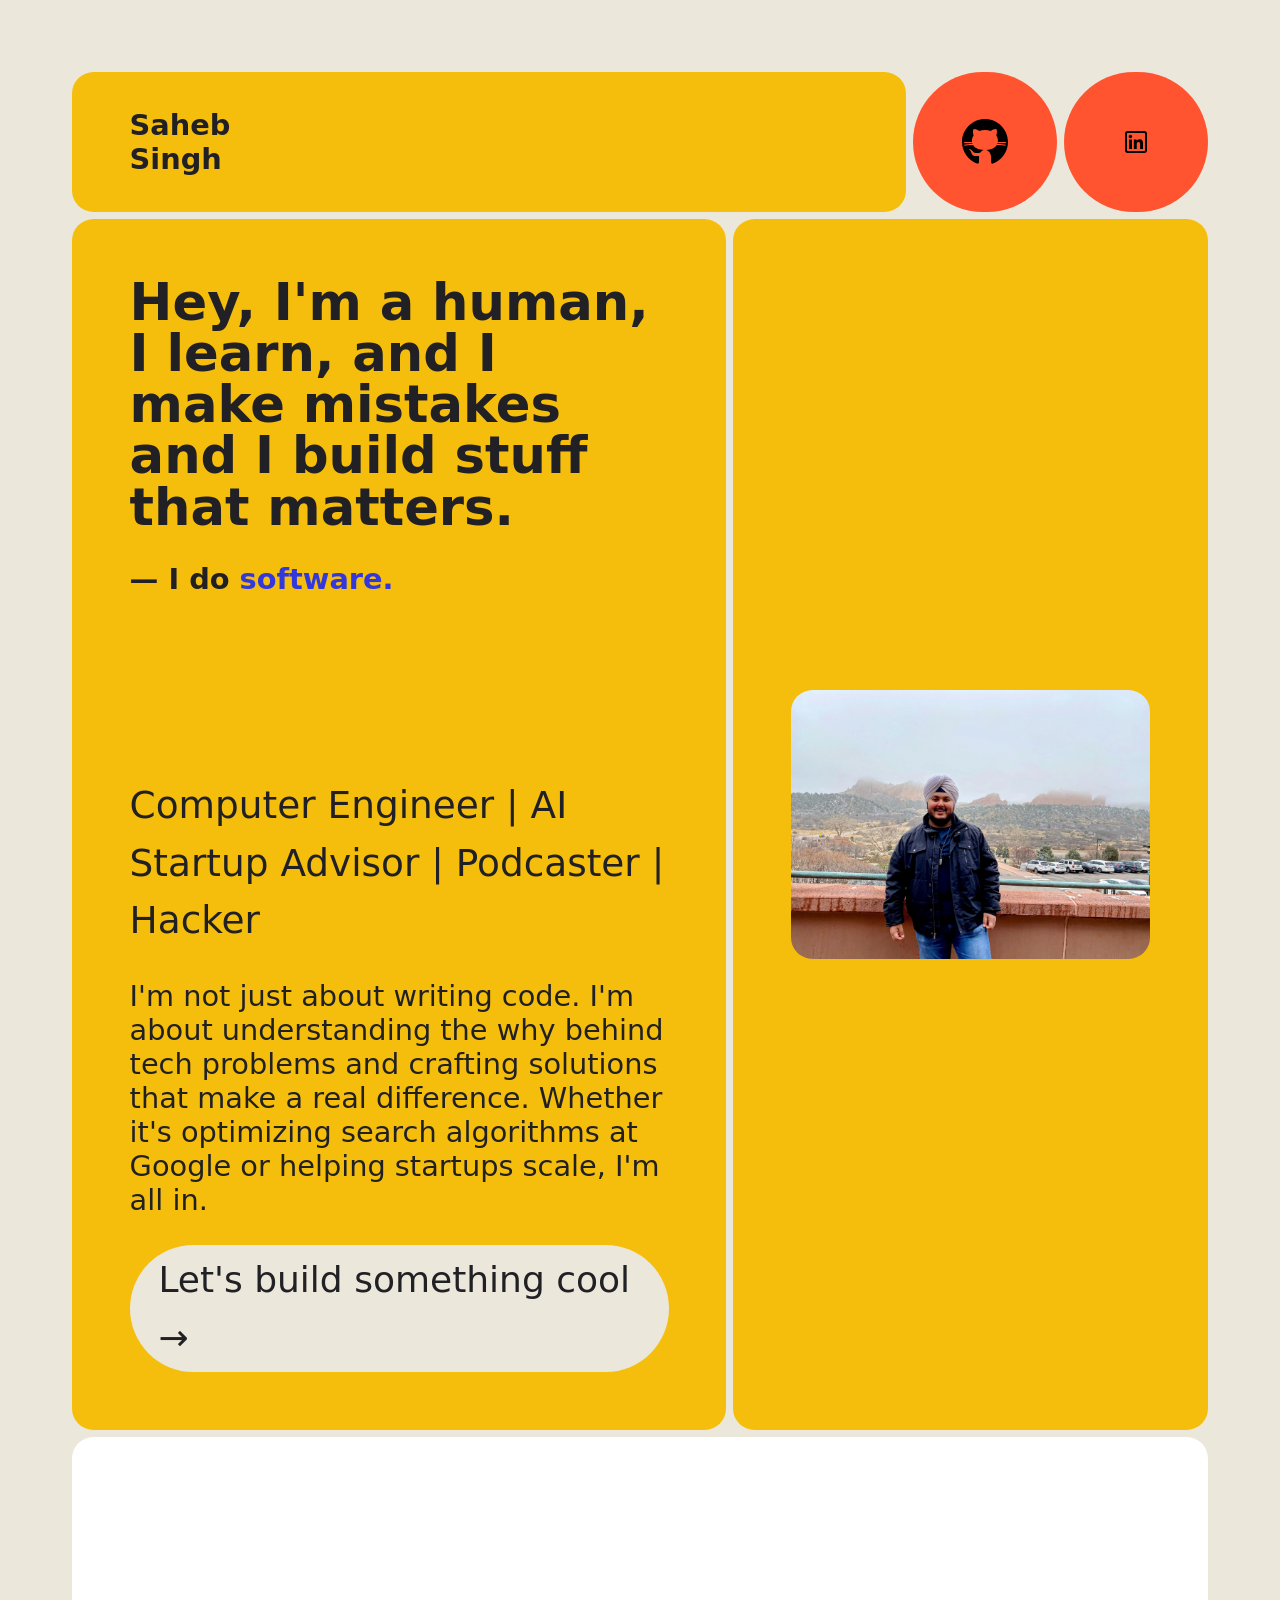
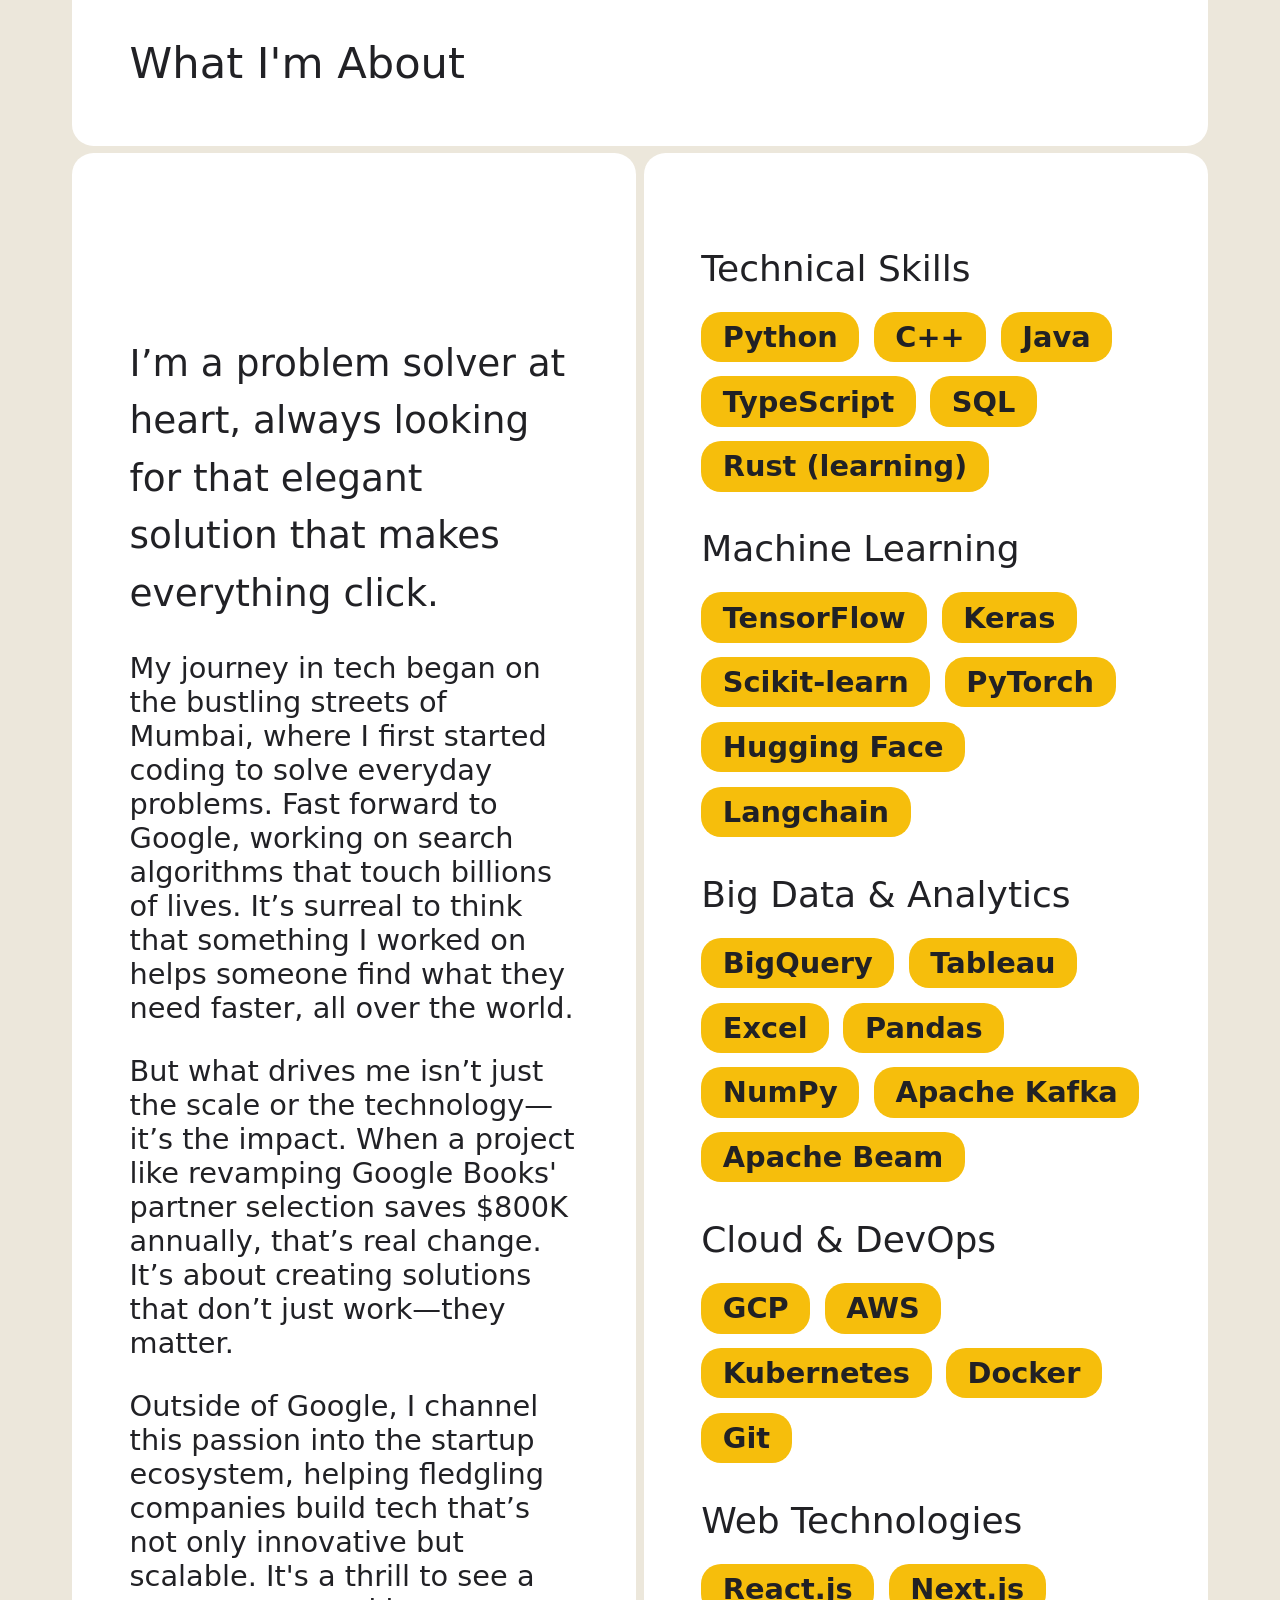
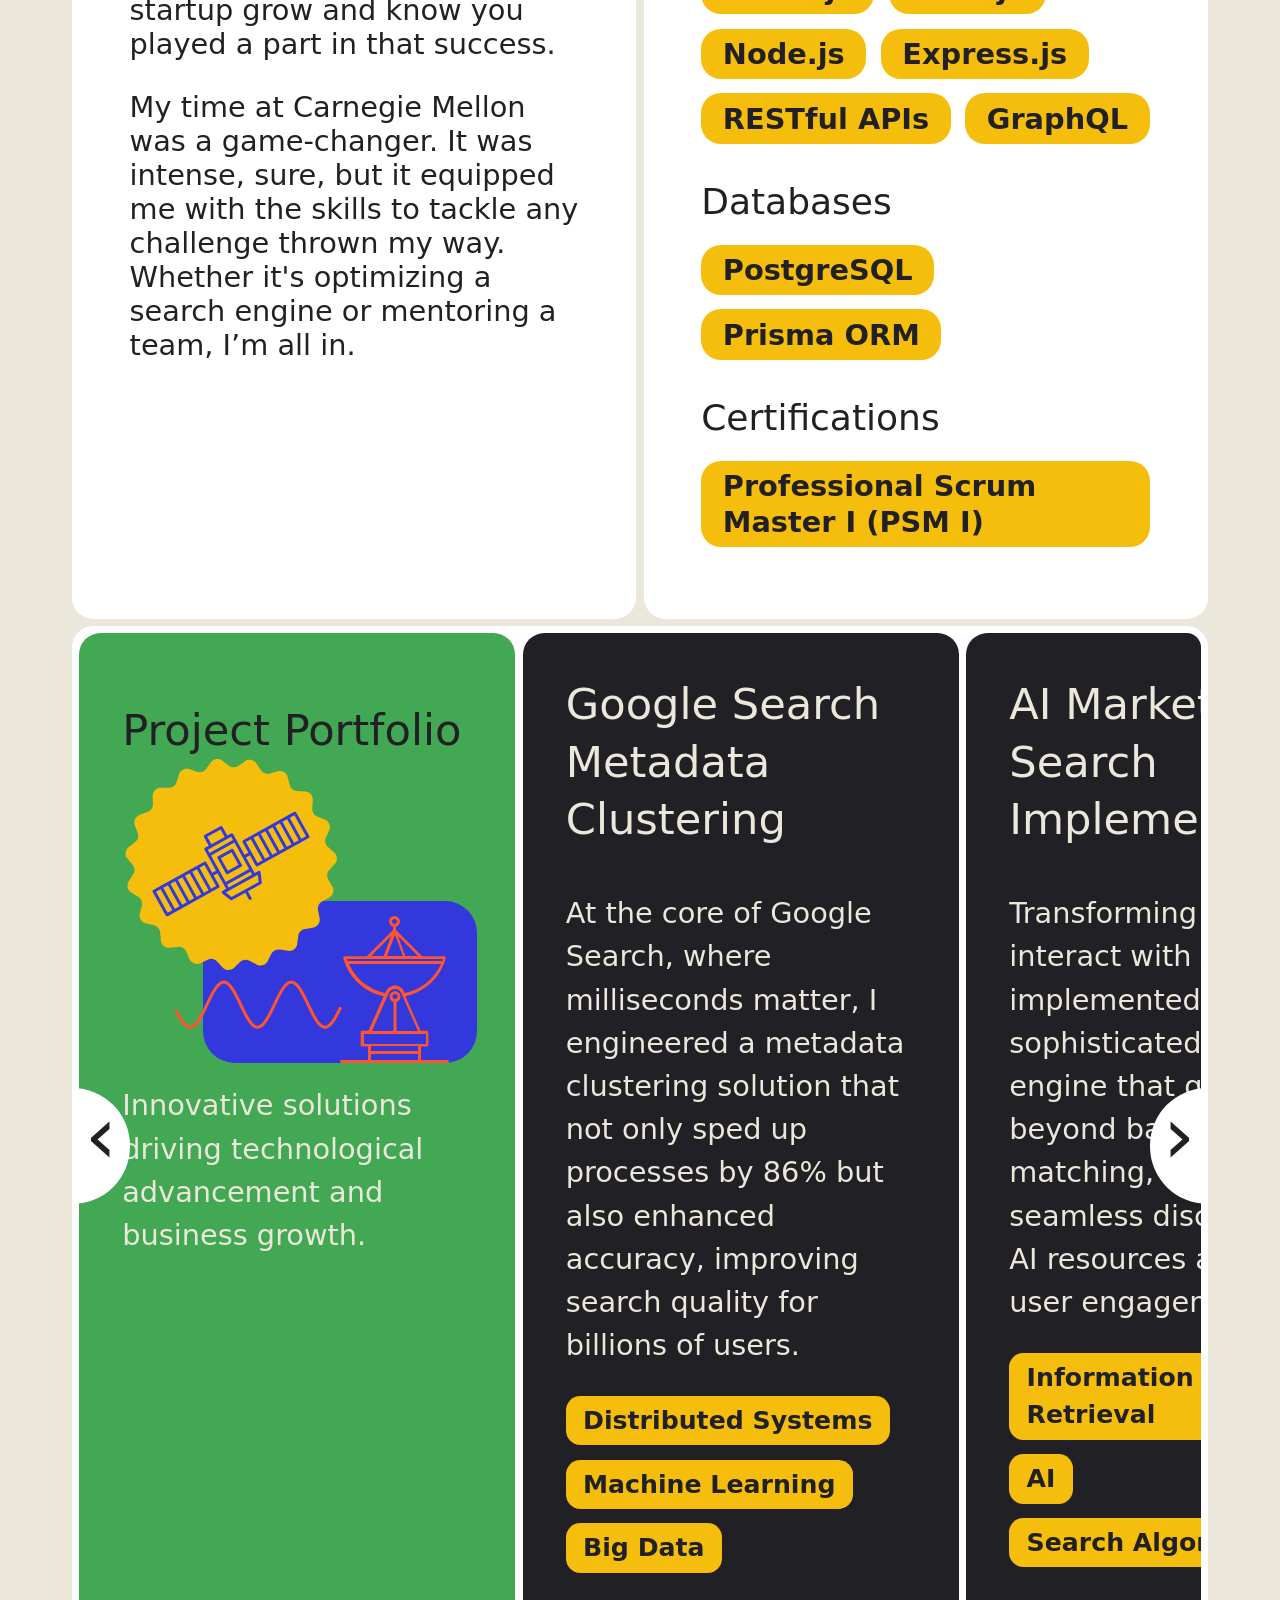
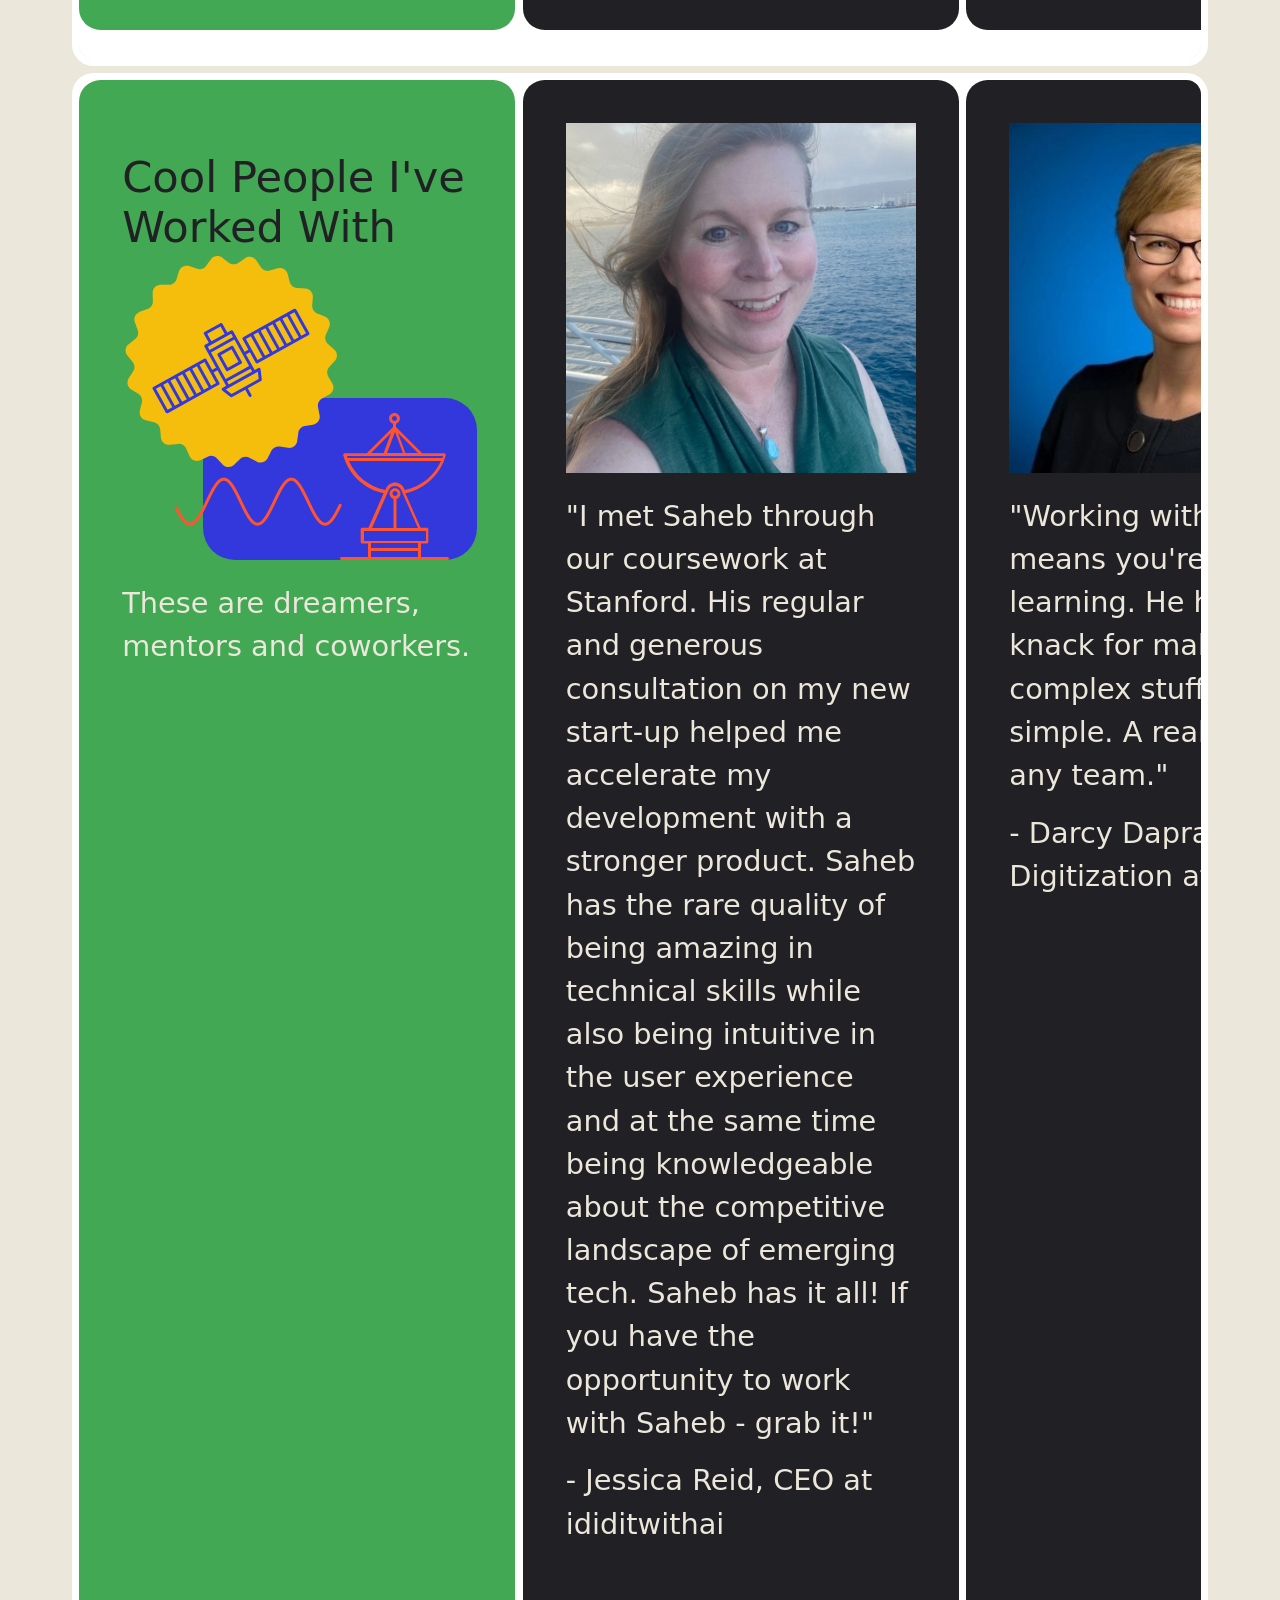
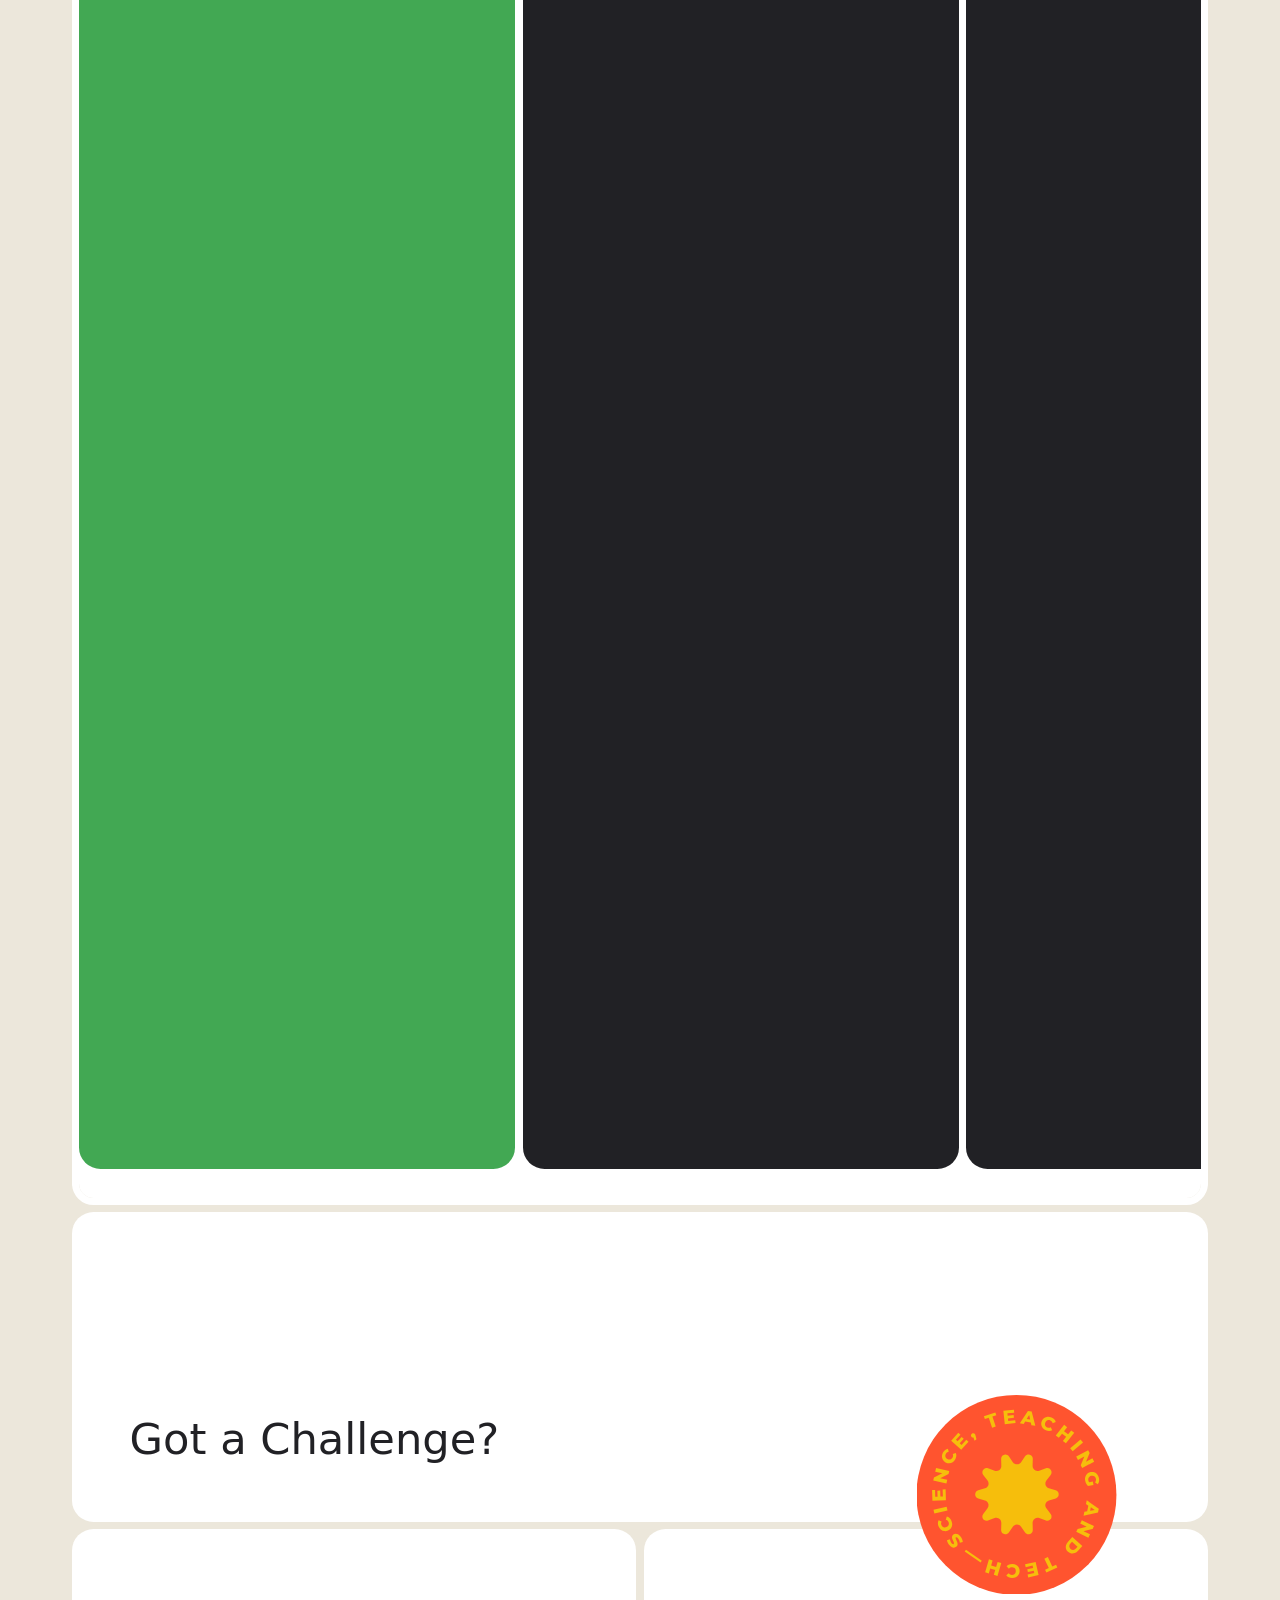
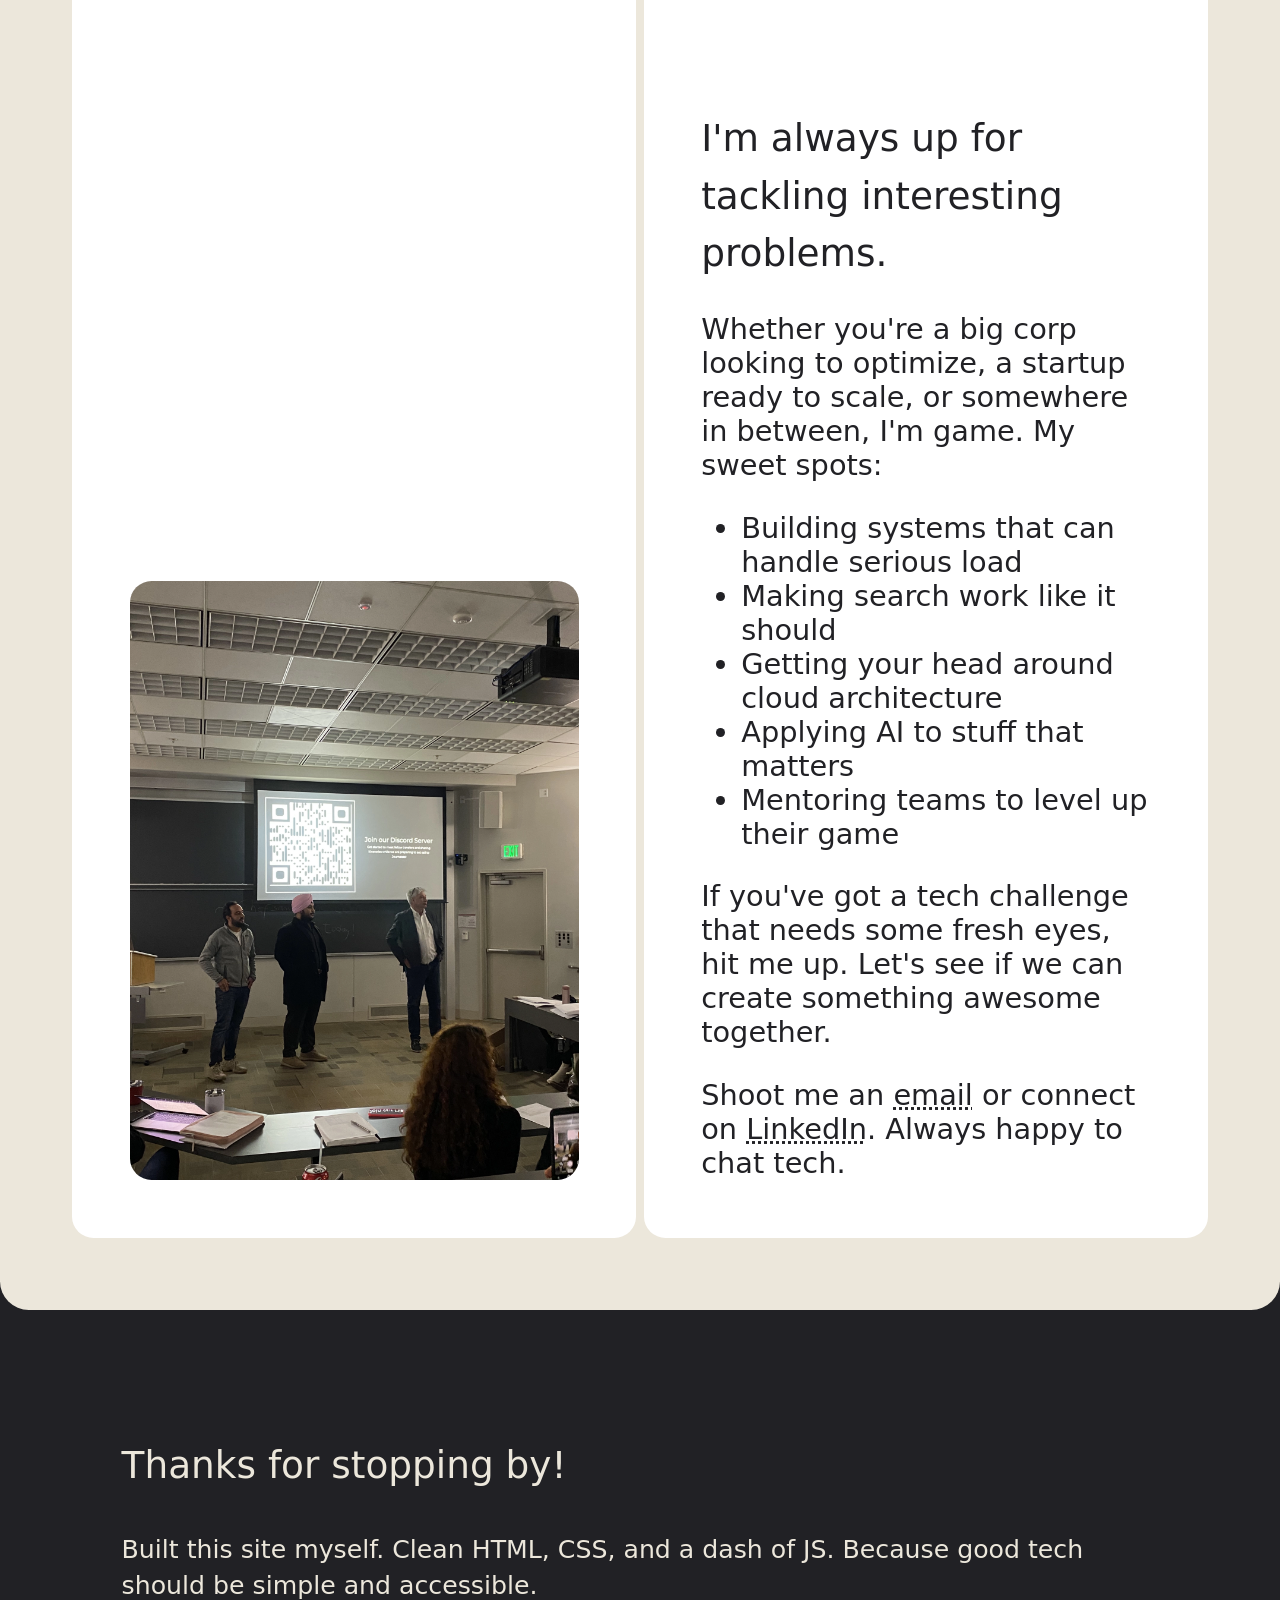
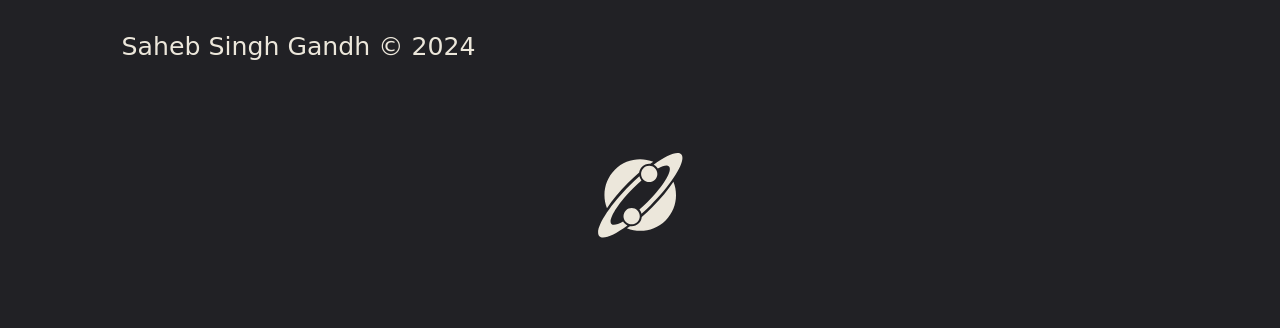
==== commit 5c18e410: "Update index.html to add correct href to resume button" ====
--- a/index.html
+++ b/index.html
@@ -225,7 +225,7 @@
                         <div>
                             <a href="https://linkedin.com/in/ssg" aria-labelledby="linkedin-button"><button id="linkedin-button">Connect on LinkedIn</button></a>
                             <a href="https://github.com/bardbyte" aria-labelledby="github-button"><button id="github-button">Review Code on GitHub</button></a>
-                            <a href="https://sahebsinghgandh.com/resume.pdf" aria-labelledby="cv-button"><button id="cv-button">Download Detailed CV</button></a>
+                            <a href="./assets/saheb_resume.pdf" aria-labelledby="cv-button"><button id="cv-button">Download Detailed CV</button></a>
                         </div>
                     </div>
                 </div>
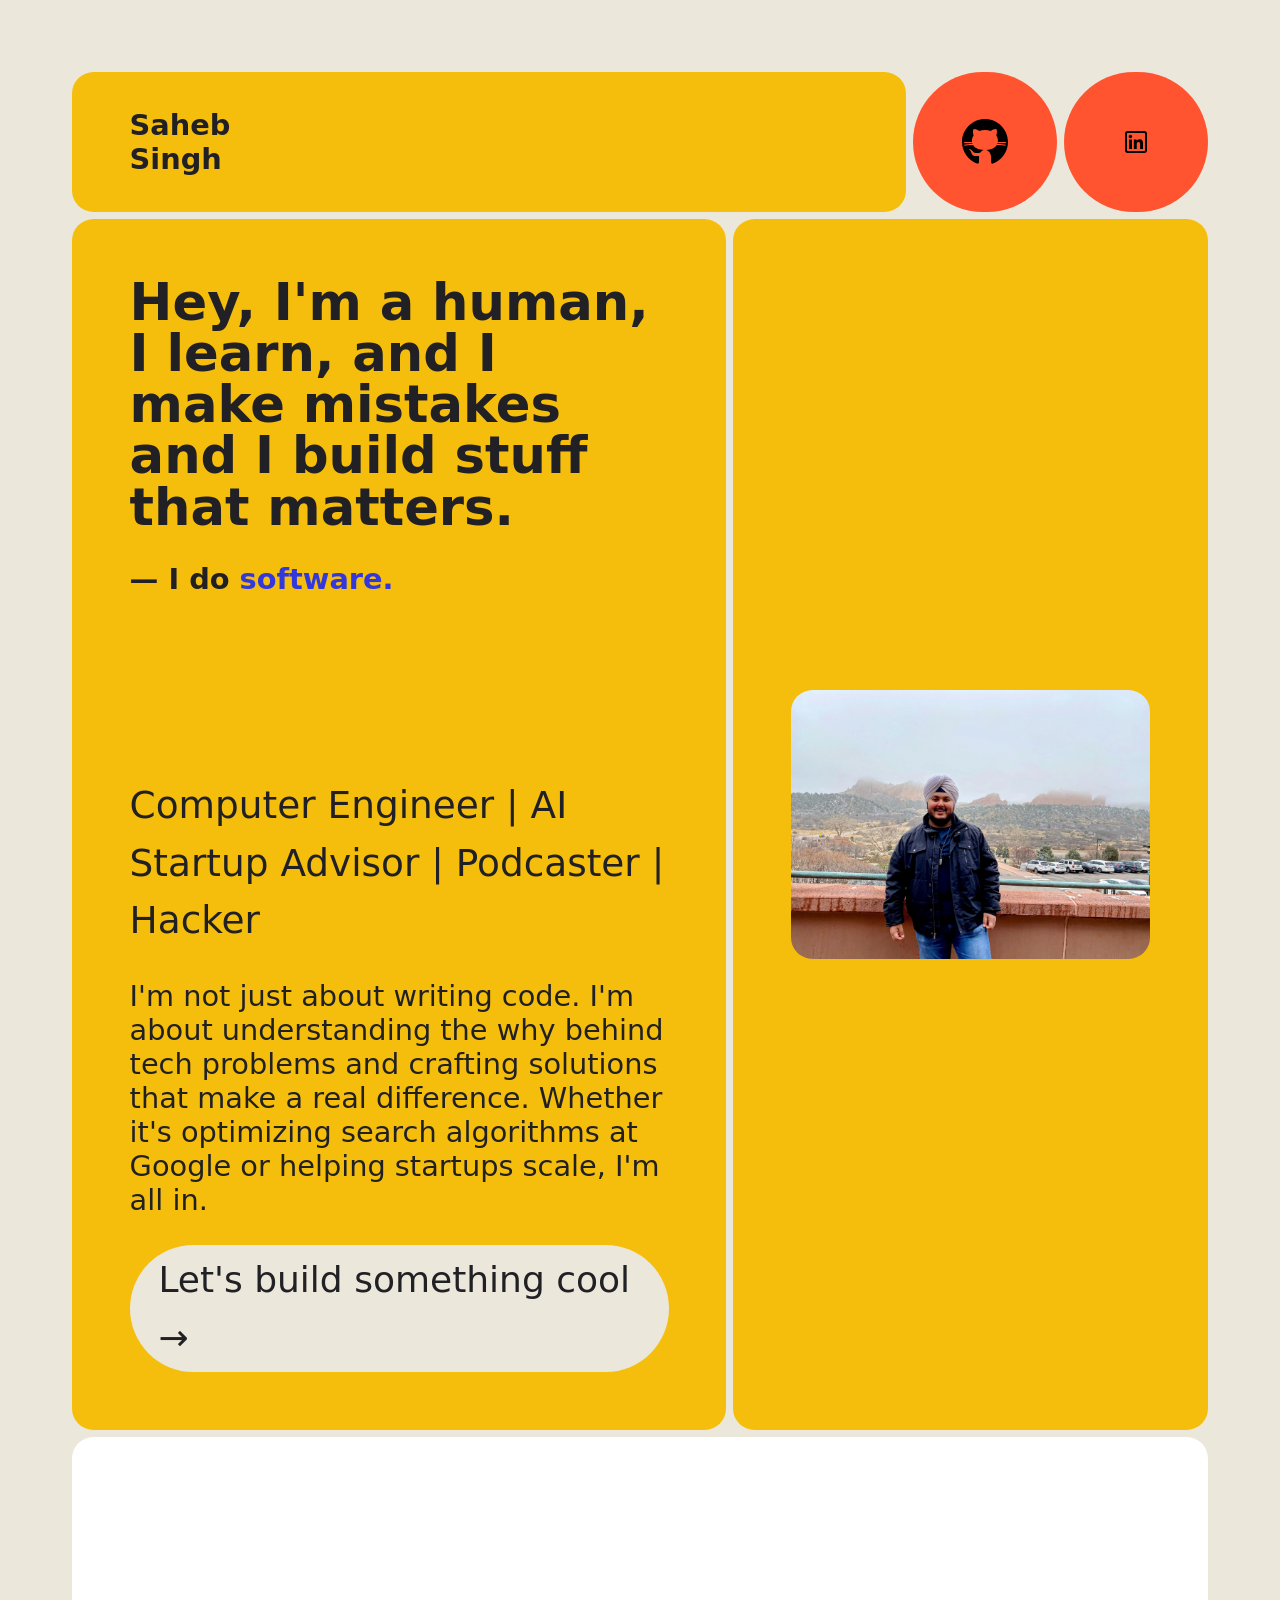
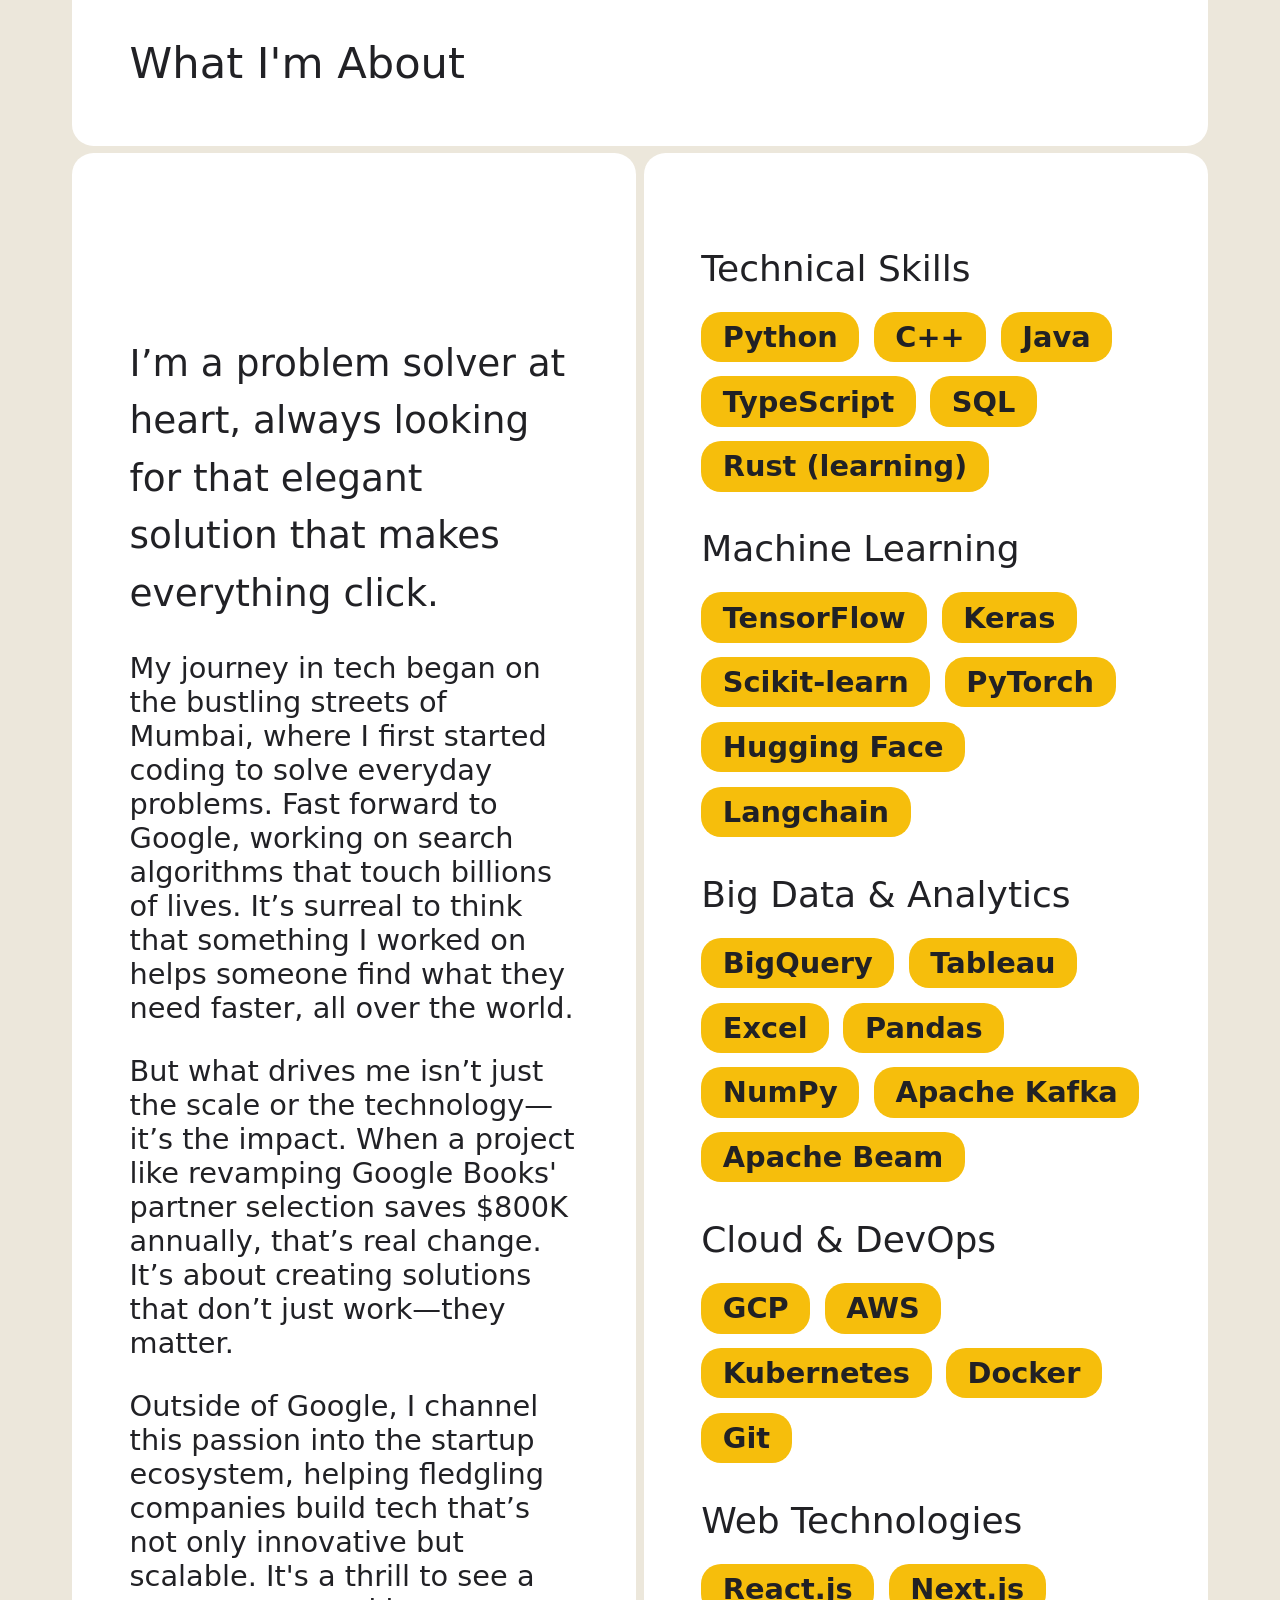
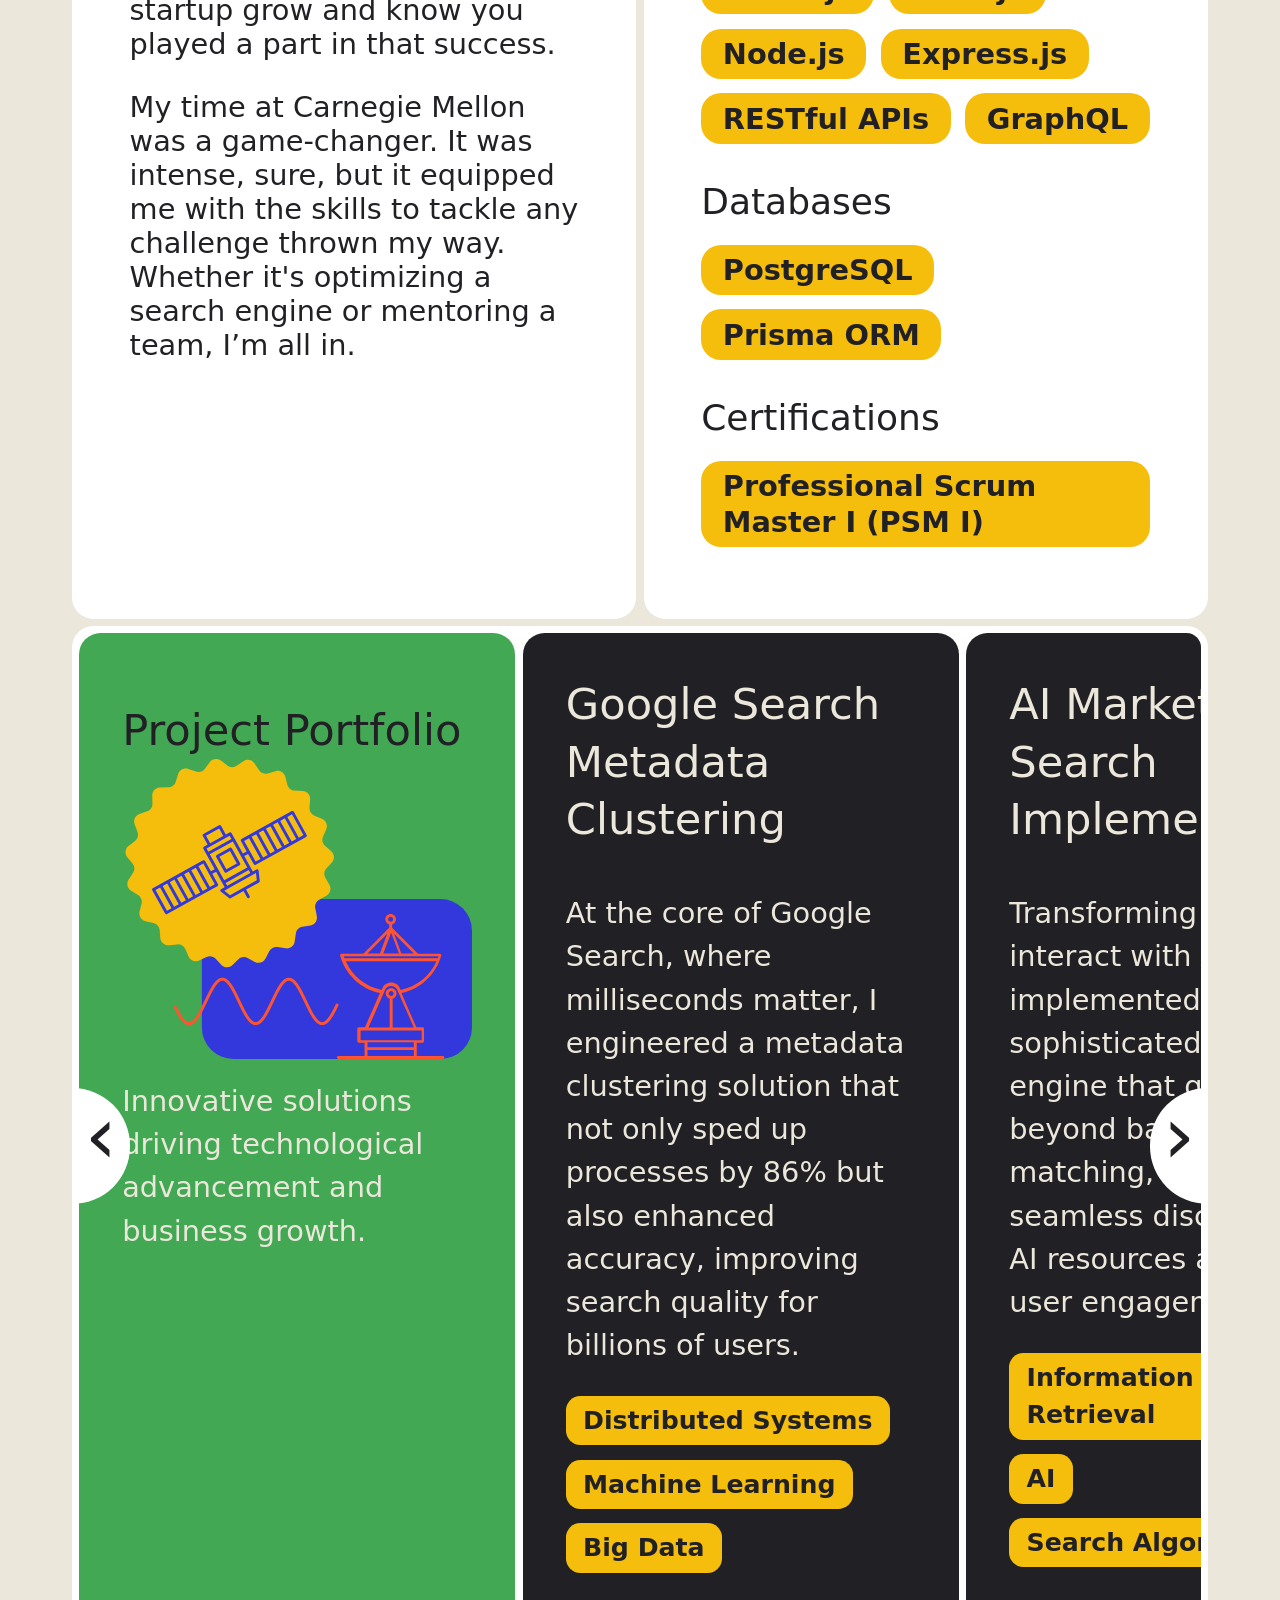
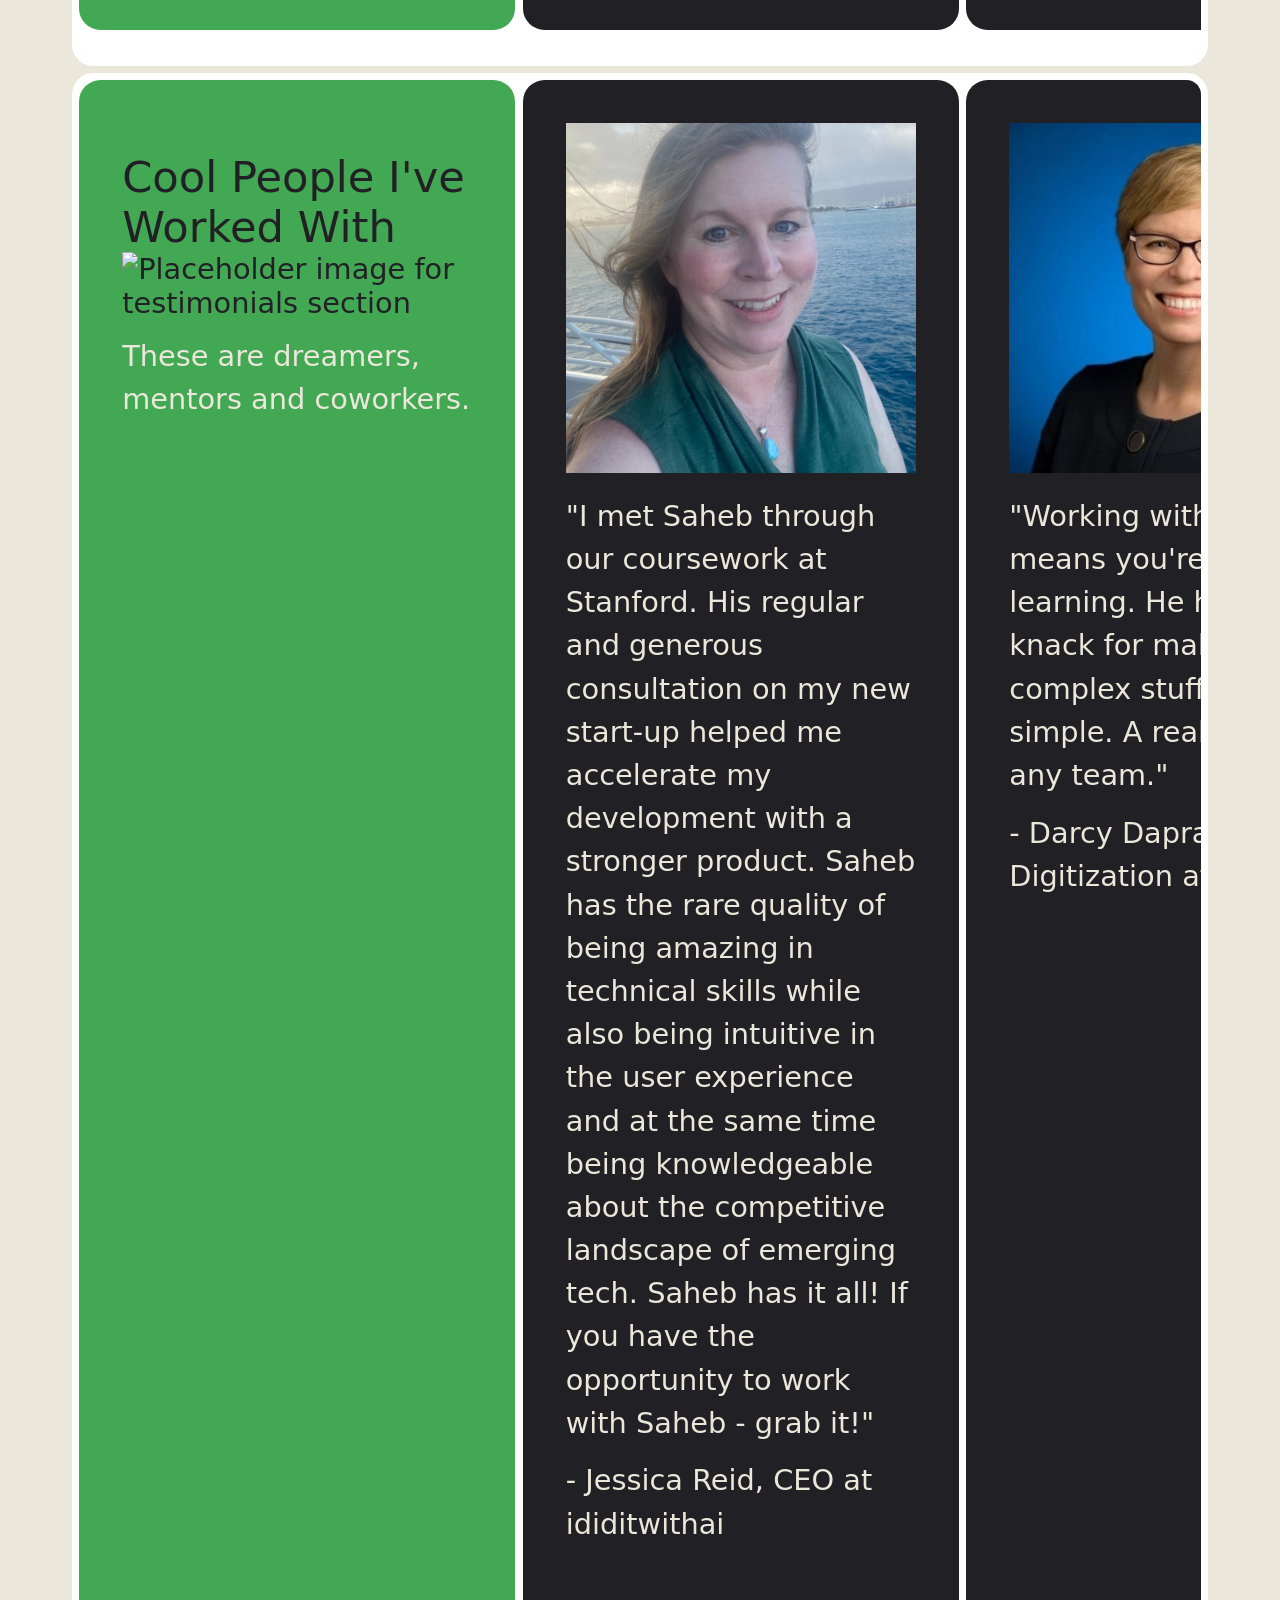
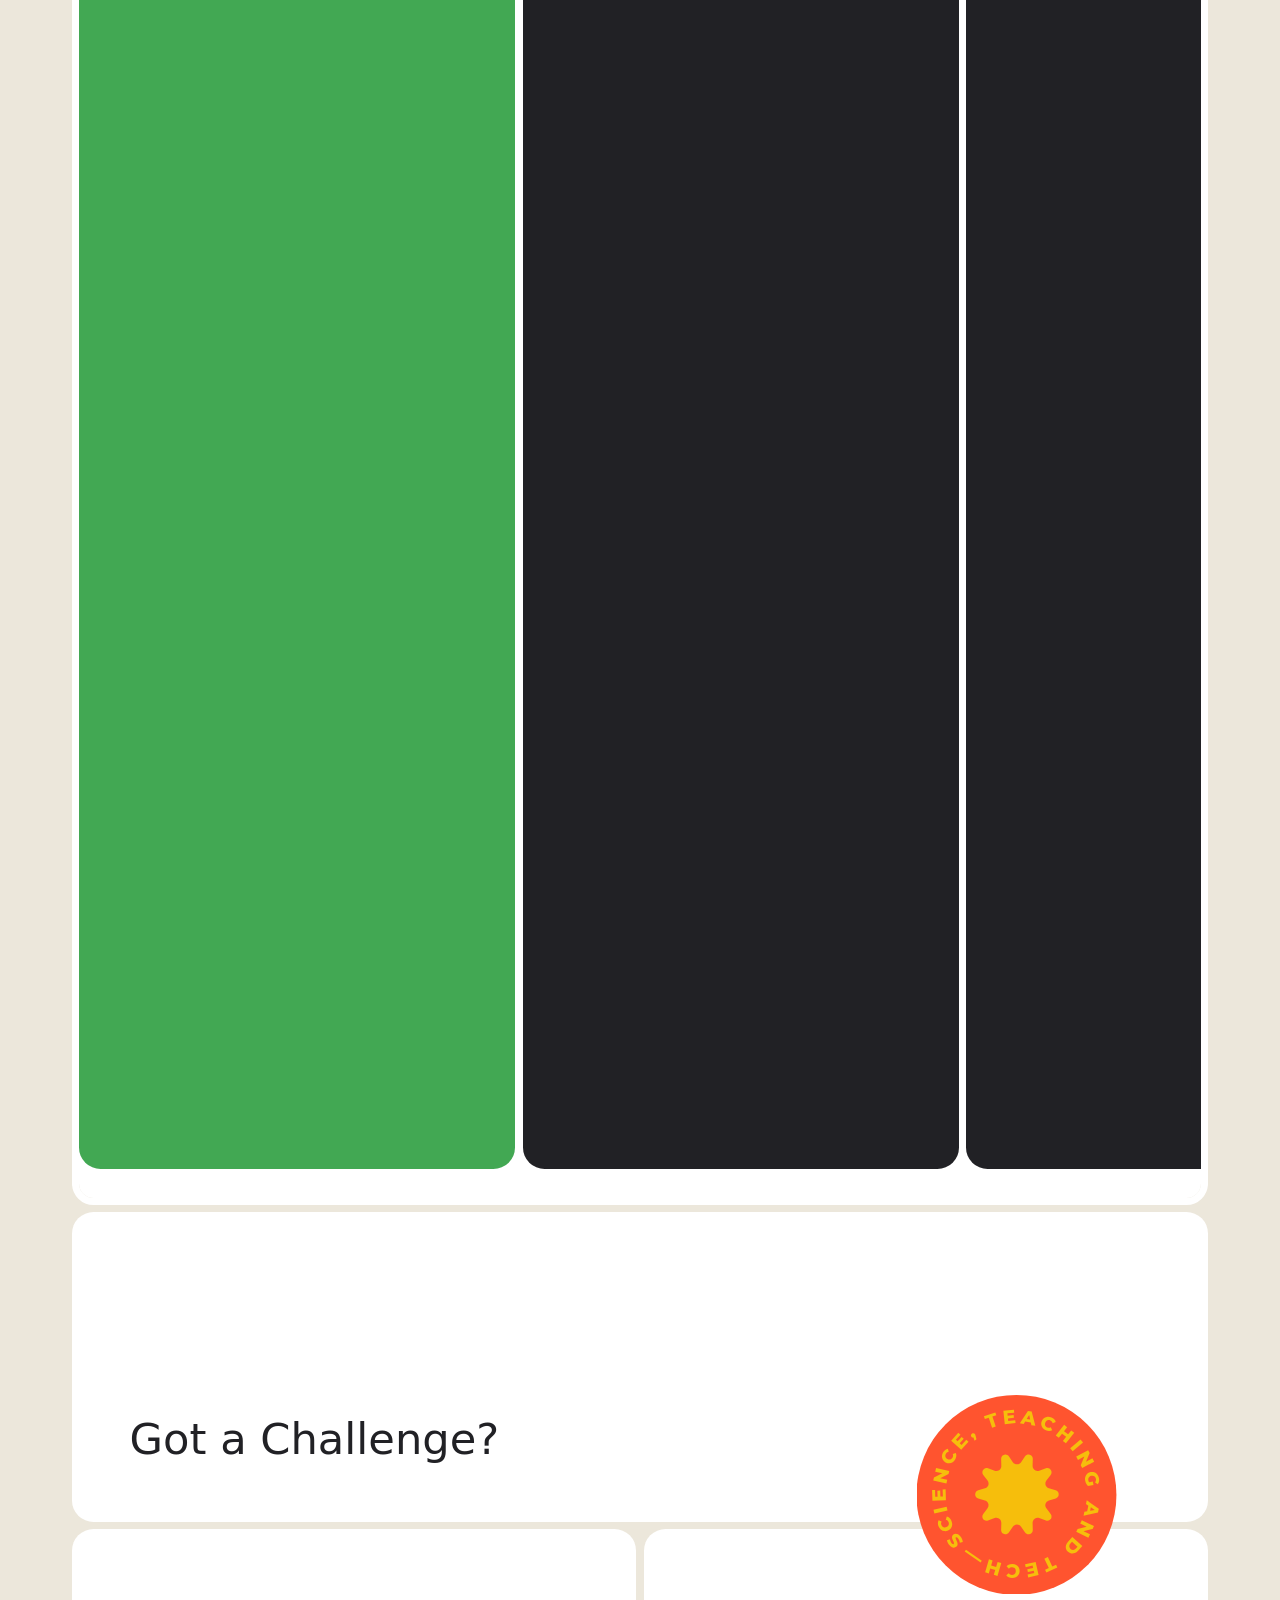
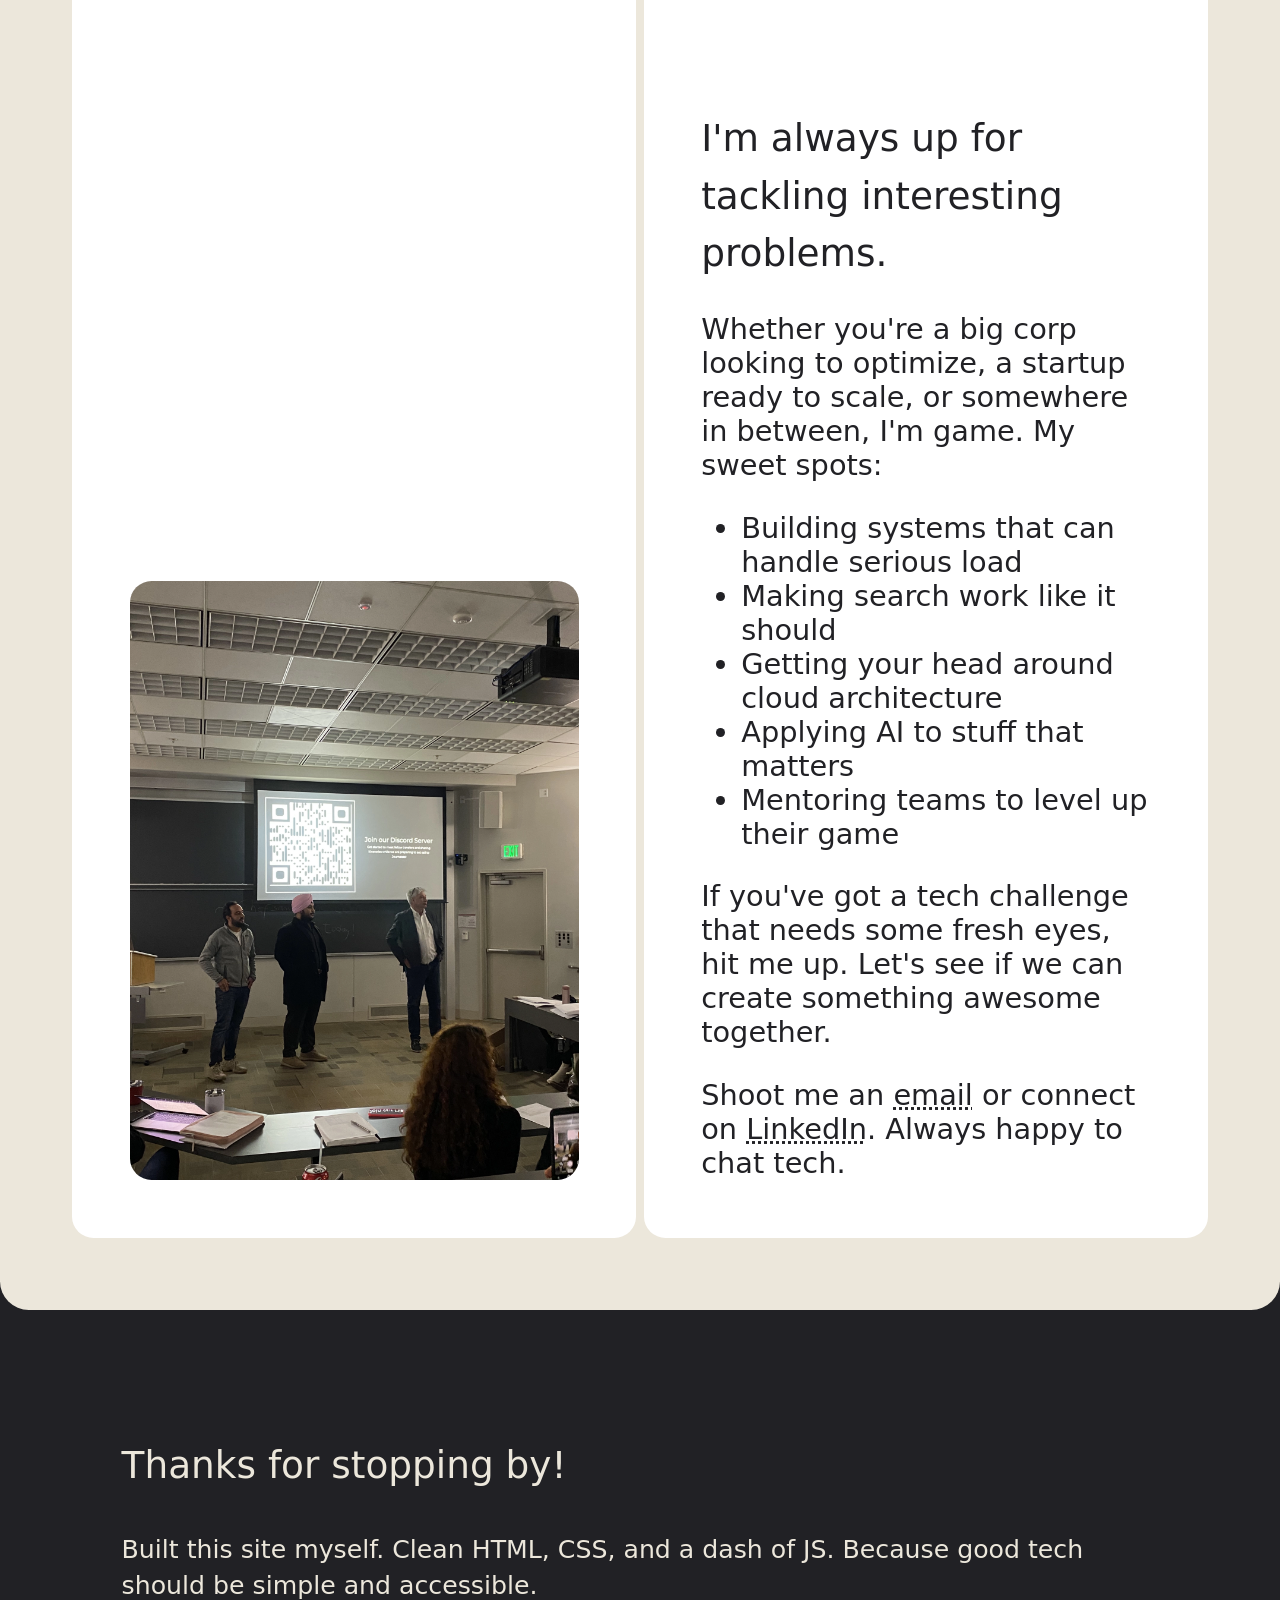
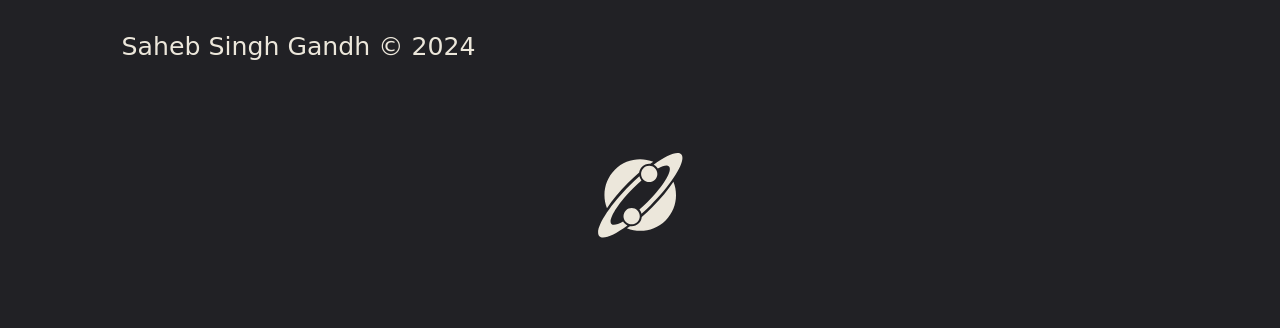
==== commit 2e10aec6: "Jules was unable to complete the task in time. Please review the work done so far and provide feedba" ====
--- a/index.html
+++ b/index.html
@@ -56,24 +56,6 @@
                 </div>
             </section>
 
-            <!-- <section id="section-about" class="flex flex-columns">
-    <div class="tile">
-    <h2 class="padded-top">What I'm About</h2>
-    </div>
-    <div class="flex flex-variable-reversed">
-    <div id="about-img" role="img" class="tile img-tile smaller align-bottom" aria-label="Visual representation of Saheb's diverse skill set">
-    <img src="/api/placeholder/400/300" alt="Saheb's skills">
-    </div>
-    <div class="tile padded-top">
-        <p class="larger">I’m a problem solver at heart, always looking for that elegant solution that makes everything click.</p>
-        <p>My journey in tech began on the bustling streets of Mumbai, where I first started coding to solve everyday problems. Fast forward to today, and I’m at Google, working on search algorithms that touch billions of lives. It’s surreal to think that something I worked on helps someone find what they need faster, all over the world.</p>
-        <p>But what drives me isn’t just the scale or the technology—it’s the impact. When a project like revamping Google Books' partner selection saves $800K annually, that’s real change. It’s about creating solutions that don’t just work—they matter.</p>
-        <p>Outside of Google, I channel this passion into the startup ecosystem, helping fledgling companies build tech that’s not only innovative but scalable. It's a thrill to see a startup grow and know you played a part in that success.</p>
-        <p>My time at Carnegie Mellon was a game-changer. It was intense, sure, but it equipped me with the skills to tackle any challenge thrown my way. Whether it's optimizing a search engine or mentoring a team, I’m all in.</p>
-    </div>
-    </div>
-</section> -->
-
             <section id="section-about" class="flex flex-columns">
                 <div class="tile">
                     <h2 class="padded-top">What I'm About</h2>
@@ -143,7 +125,7 @@
                     <div id="showcase-start" class="tile">
                         <h2>Project Portfolio</h2>
                         <div>
-                            <img id="showcase-img" src="/api/placeholder/300/200" alt="Project showcase" aria-hidden="true" loading="lazy">
+                            <img id="showcase-img" src="./assets/showcase.svg" alt="Project showcase" loading="lazy">
                             <p>Innovative solutions driving technological advancement and business growth.</p>
                         </div>
                     </div>
@@ -234,12 +216,12 @@
             </section>
             
 
-            <section id="section-showcase">
+            <section id="section-testimonials">
                 <div id="showcase" class="flex showcase">
                     <div id="showcase-start" class="tile">
                         <h2>Cool People I've Worked With</h2>
                         <div>
-                            <img id="showcase-img" src="/api/placeholder/300/200" alt="Project showcase"
+                            <img id="testimonials-placeholder-img" src="/api/placeholder/300/200" alt="Placeholder image for testimonials section"
                                 aria-hidden="true" loading="lazy">
                             <p>These are dreamers, mentors and coworkers.</p>
                         </div>
--- a/stylesheet.css
+++ b/stylesheet.css
@@ -4,8 +4,8 @@
     --accent-pink: #f3a3d5;
     --accent-orange: #ff542f;
     --accent-yellow: #f6be0c;
-    --main-beige: #ece7db;
-    --main-grey: #212125;
+    --background-primary: #ece7db;
+    --text-primary: #212125;
     --main-light-grey: #aaa7ad;
     --body-fonts: "Montserrat",system-ui,ui-sans-serif,sans-serif;
     font-family: var(--body-fonts);
@@ -14,16 +14,16 @@
 }
 
 body {
-    background-color: var(--main-grey);
-    color: var(--main-beige);
+    background-color: var(--text-primary);
+    color: var(--background-primary);
     margin: 0
 }
 
 .container {
-    background-color: var(--main-beige);
+    background-color: var(--background-primary);
     border-bottom-left-radius: 1rem;
     border-bottom-right-radius: 1rem;
-    color: var(--main-grey);
+    color: var(--text-primary);
     padding: .25rem
 }
 
@@ -34,7 +34,7 @@
     height: 1000px;
     top: -999px;
     left: 0;
-    background-color: var(--main-beige);
+    background-color: var(--background-primary);
     z-index: -10
 }
 
@@ -86,7 +86,7 @@
 }
 
 .img-tile:before {
-    background-color: var(--main-beige);
+    background-color: var(--background-primary);
     border-radius: 9999px;
     padding: 0 .3em
 }
@@ -174,18 +174,18 @@
 }
 
 p em {
-    background-color: var(--main-beige);
+    background-color: var(--background-primary);
     border-radius: 9999px;
-    color: var(--main-grey);
+    color: var(--text-primary);
     font-style: normal;
     padding: 0 .3em
 }
 
 button {
-    background-color: var(--main-beige);
+    background-color: var(--background-primary);
     border: 0;
     border-radius: 9999px;
-    color: var(--main-grey);
+    color: var(--text-primary);
     font-family: var(--body-fonts);
     font-size: 1.25rem;
     font-weight: 400;
@@ -197,8 +197,8 @@
 }
 
 button:hover {
-    background-color: var(--main-grey);
-    color: var(--main-beige)
+    background-color: var(--text-primary);
+    color: var(--background-primary)
 }
 
 button:after {
@@ -300,7 +300,7 @@
     flex-direction: column;
     justify-content: flex-start;
     padding: 1.5rem;
-    background-color: var(--main-grey);
+    background-color: var(--text-primary);
     border-radius: 0.75rem;
     margin-bottom: 1rem;
     min-height: 350px; /* Ensures a consistent height for all cards */
@@ -314,12 +314,12 @@
 .showcase .tile h3 {
     margin-bottom: 1rem;
     font-size: 1.5rem;
-    color: var(--main-beige);
+    color: var(--background-primary);
 }
 .showcase .tile p {
     font-size: 1rem;
     line-height: 1.5;
-    color: var(--main-beige);
+    color: var(--background-primary);
     margin: 0.5rem 0;
     flex-grow: 1; /* Allows the text to occupy the available space */
 }
@@ -330,7 +330,7 @@
 /* Adjust the tag styling for consistency and readability */
 .showcase .tile p em {
     background-color: var(--accent-yellow);
-    color: var(--main-grey);
+    color: var(--text-primary);
     border-radius: 0.5rem;
     padding: 0.2rem 0.6rem;
     font-size: 0.875rem; /* Slightly smaller font size for tags */
@@ -530,7 +530,7 @@
     margin-top: 1rem;
     margin-bottom: 0.5rem;
     font-size: 1.25rem;
-    color: var(--main-grey);
+    color: var(--text-primary);
     font-weight: 200; /* Bold for headers */
 }
 
@@ -544,7 +544,7 @@
 .skills-tags em {
     background-color: var(--accent-yellow);
     border-radius: 20px;
-    color: var(--main-grey);
+    color: var(--text-primary);
     padding: 0.25rem 0.75rem;
     font-style: normal;
     font-weight: 600;
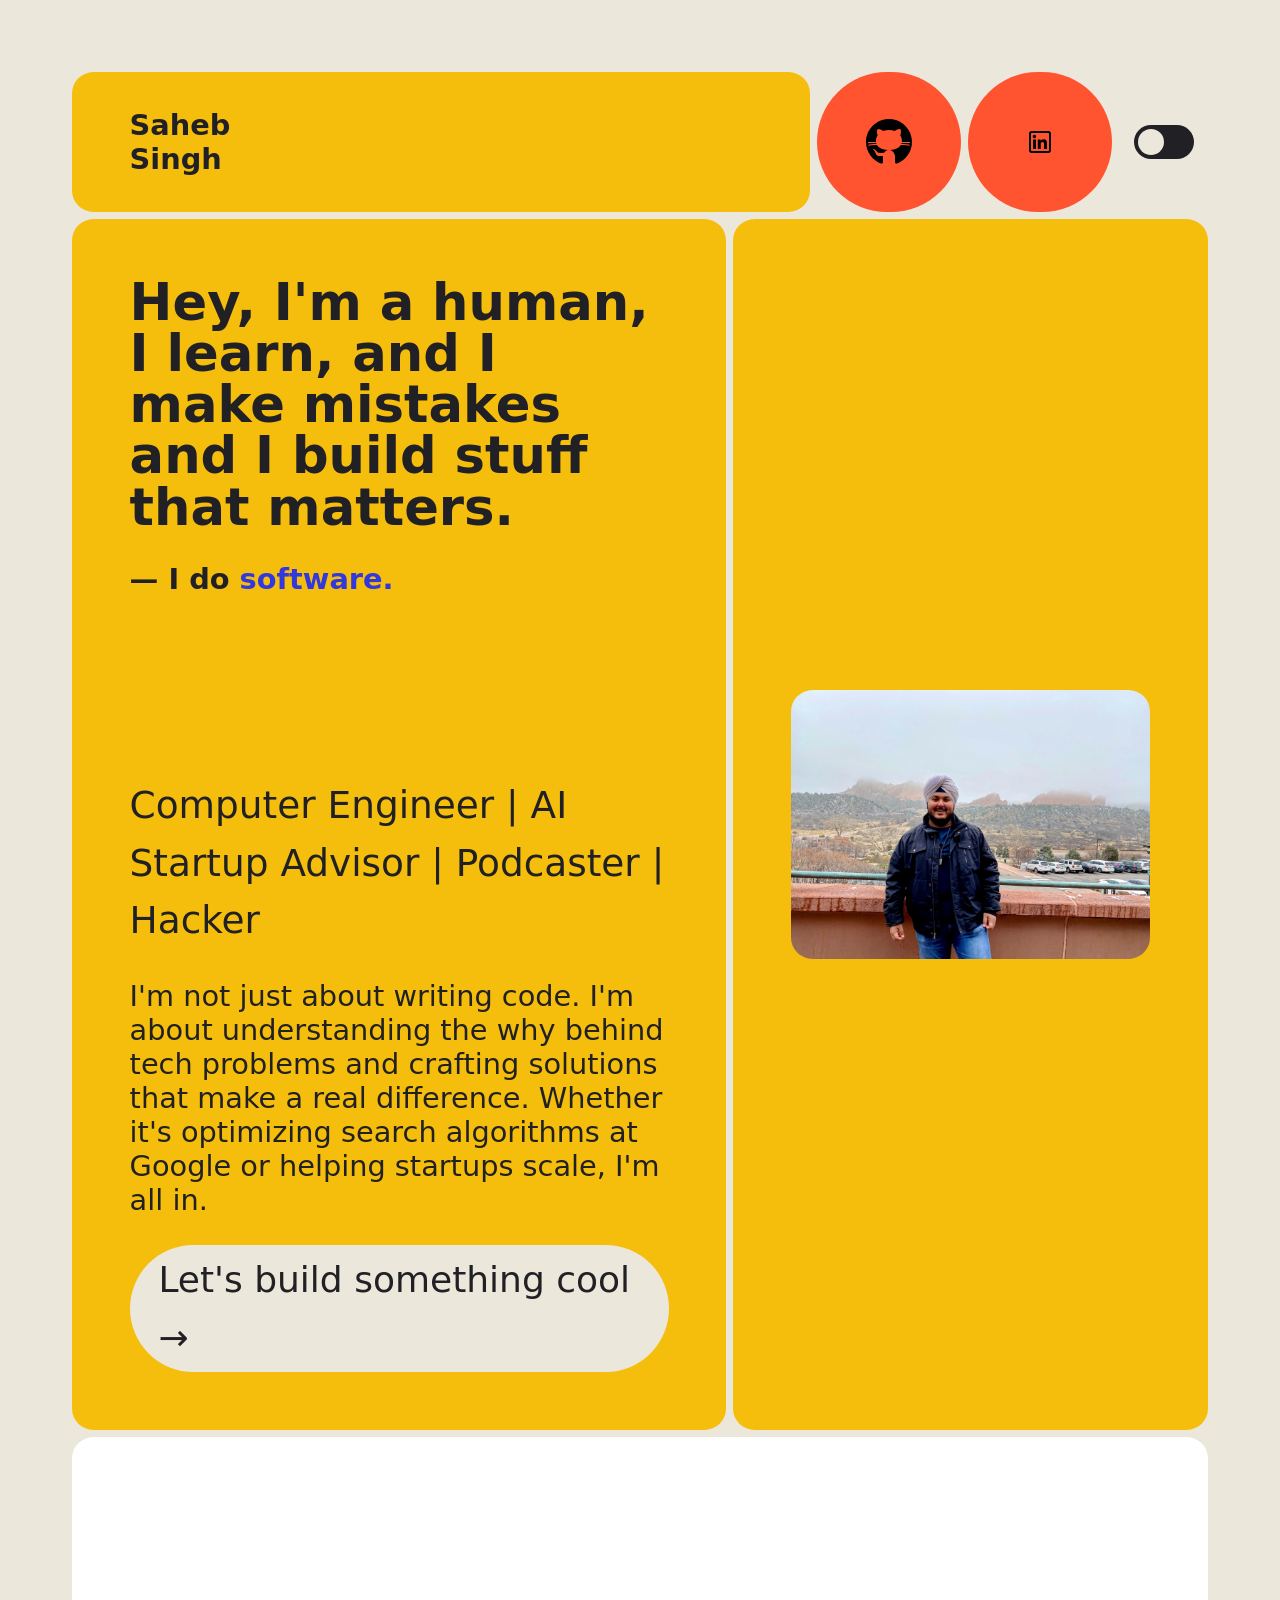
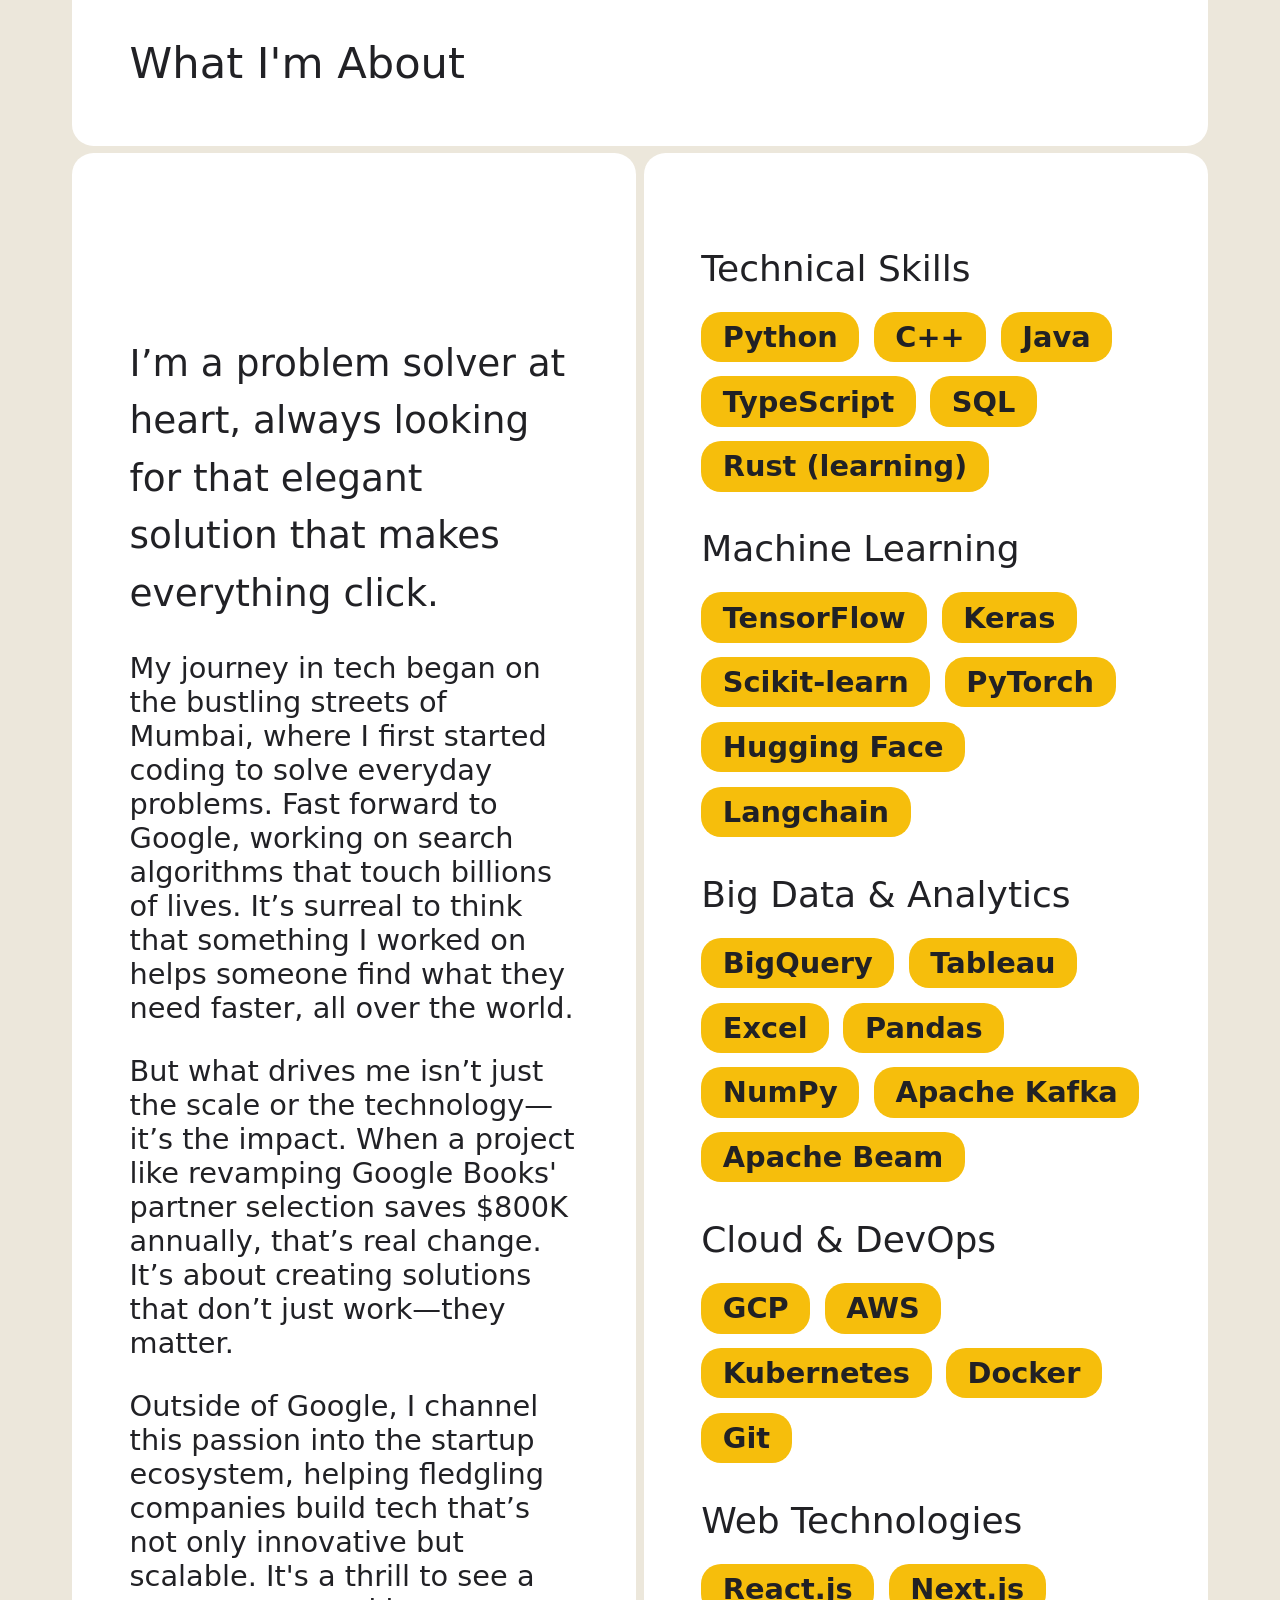
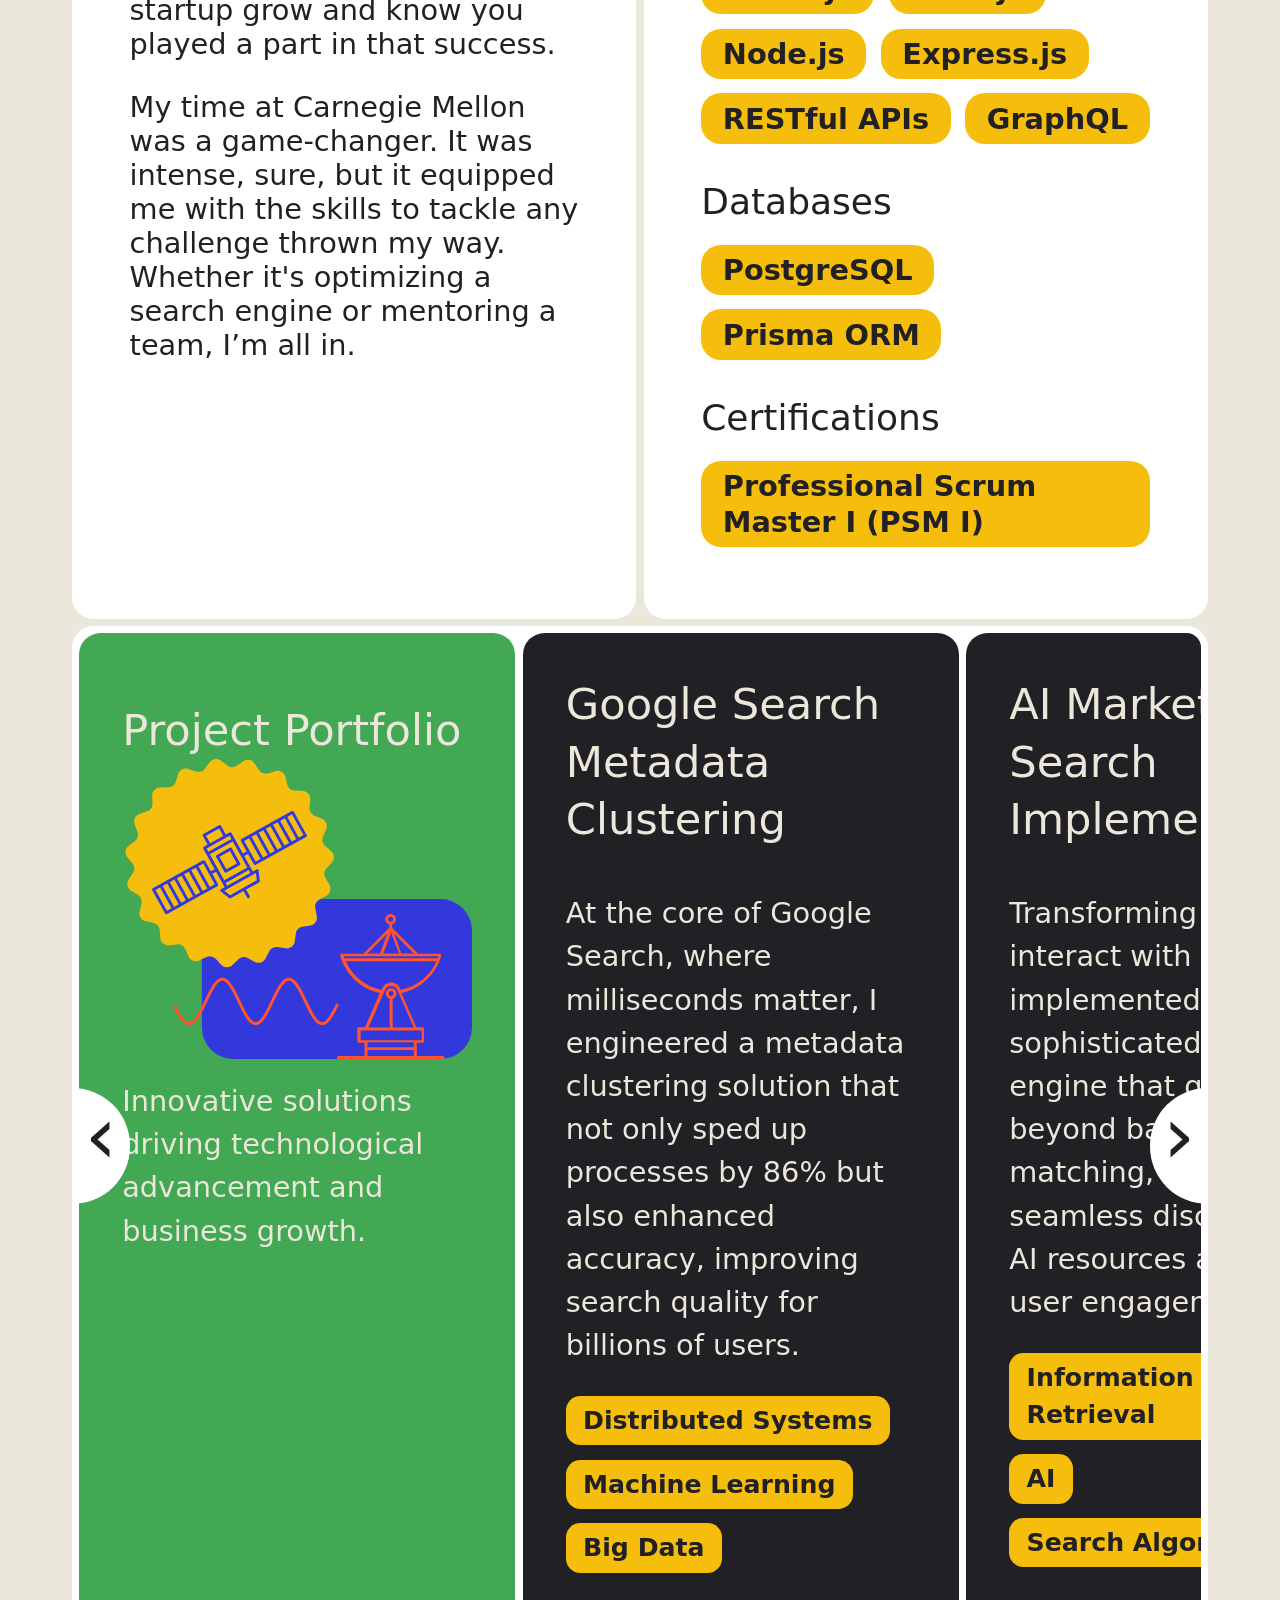
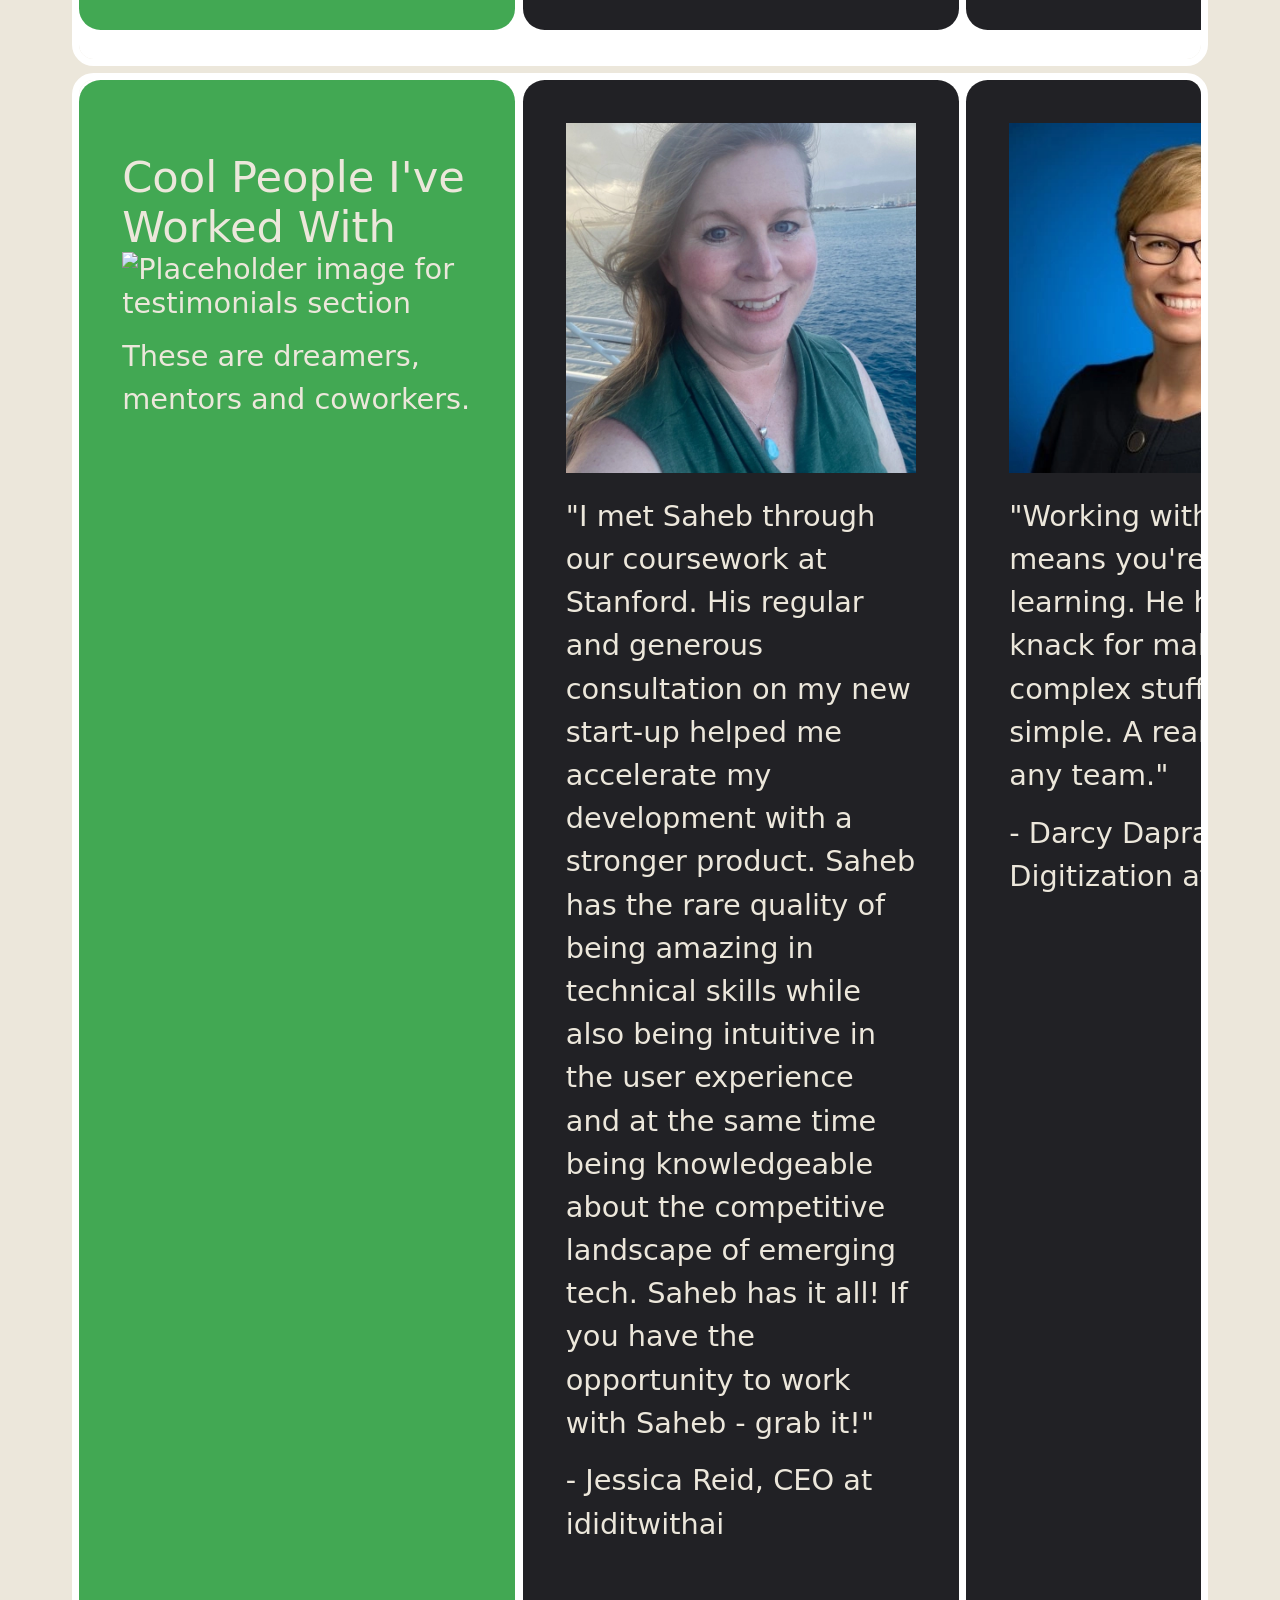
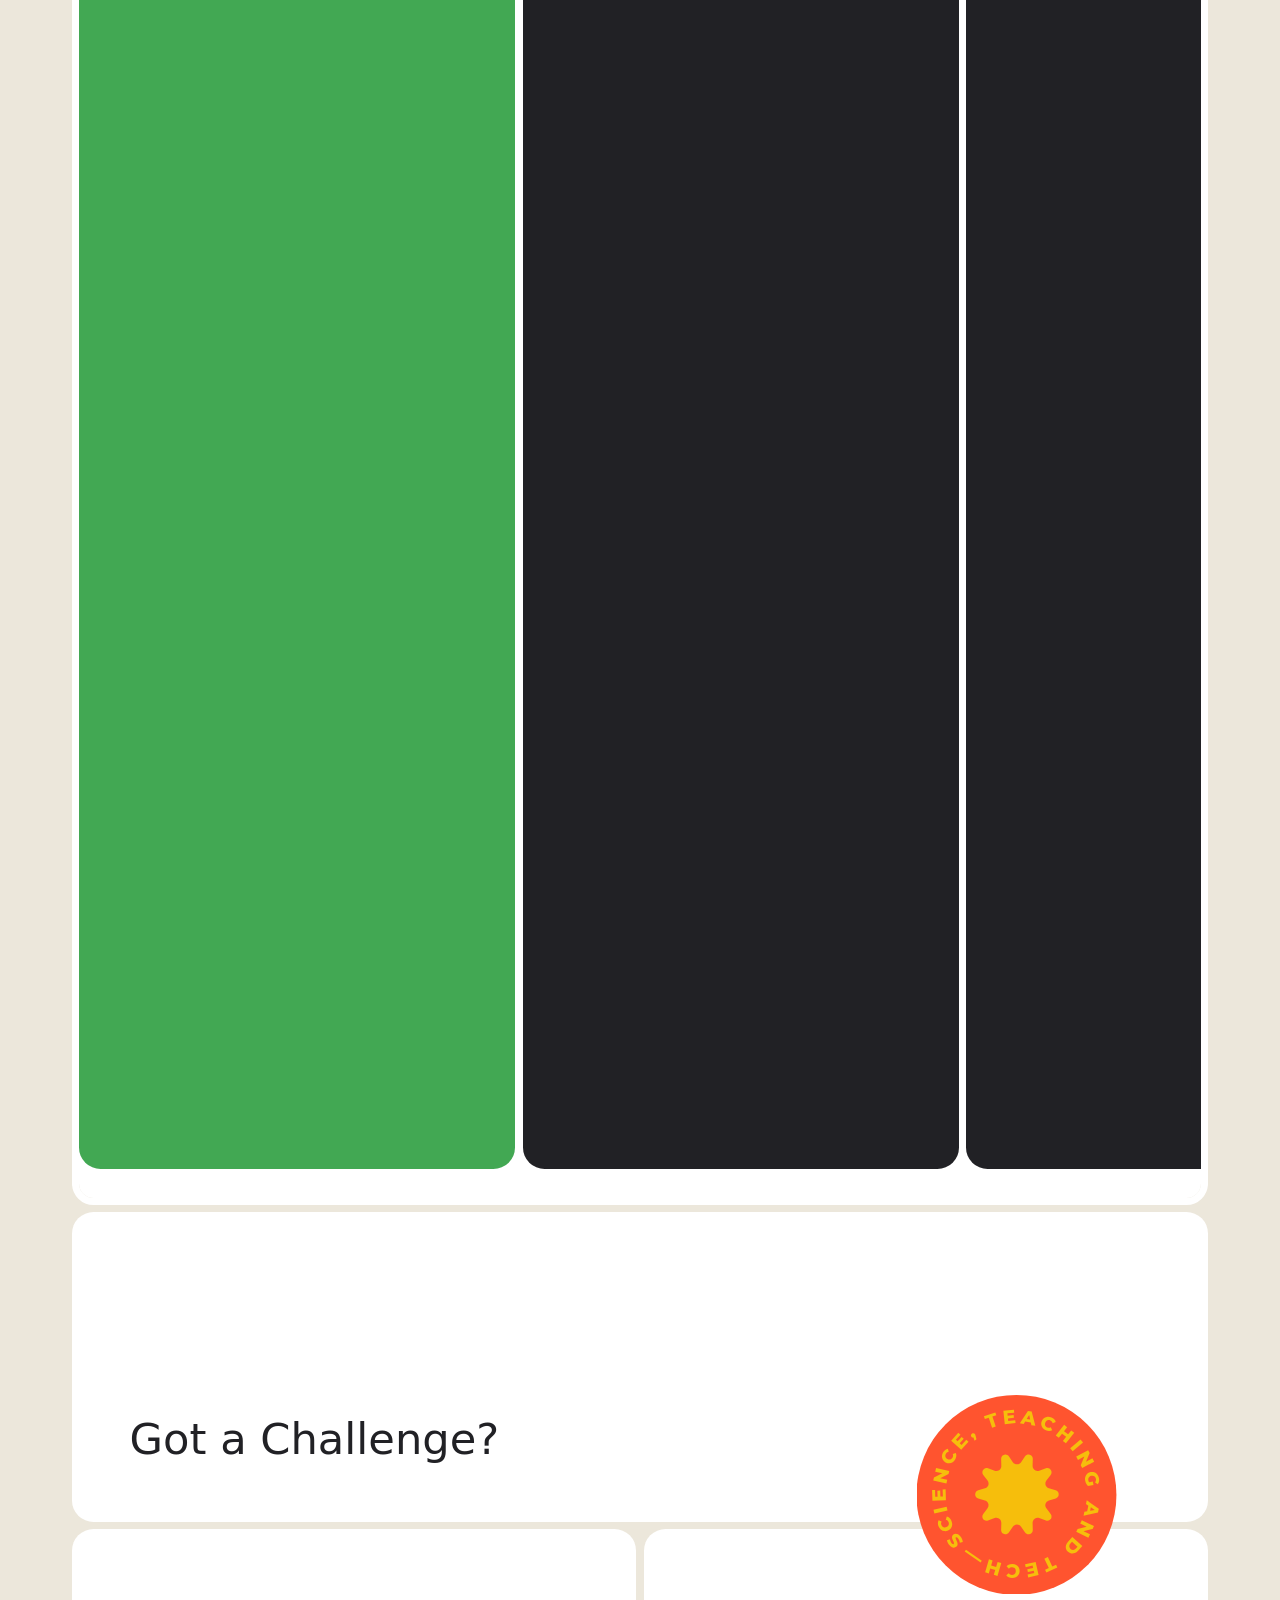
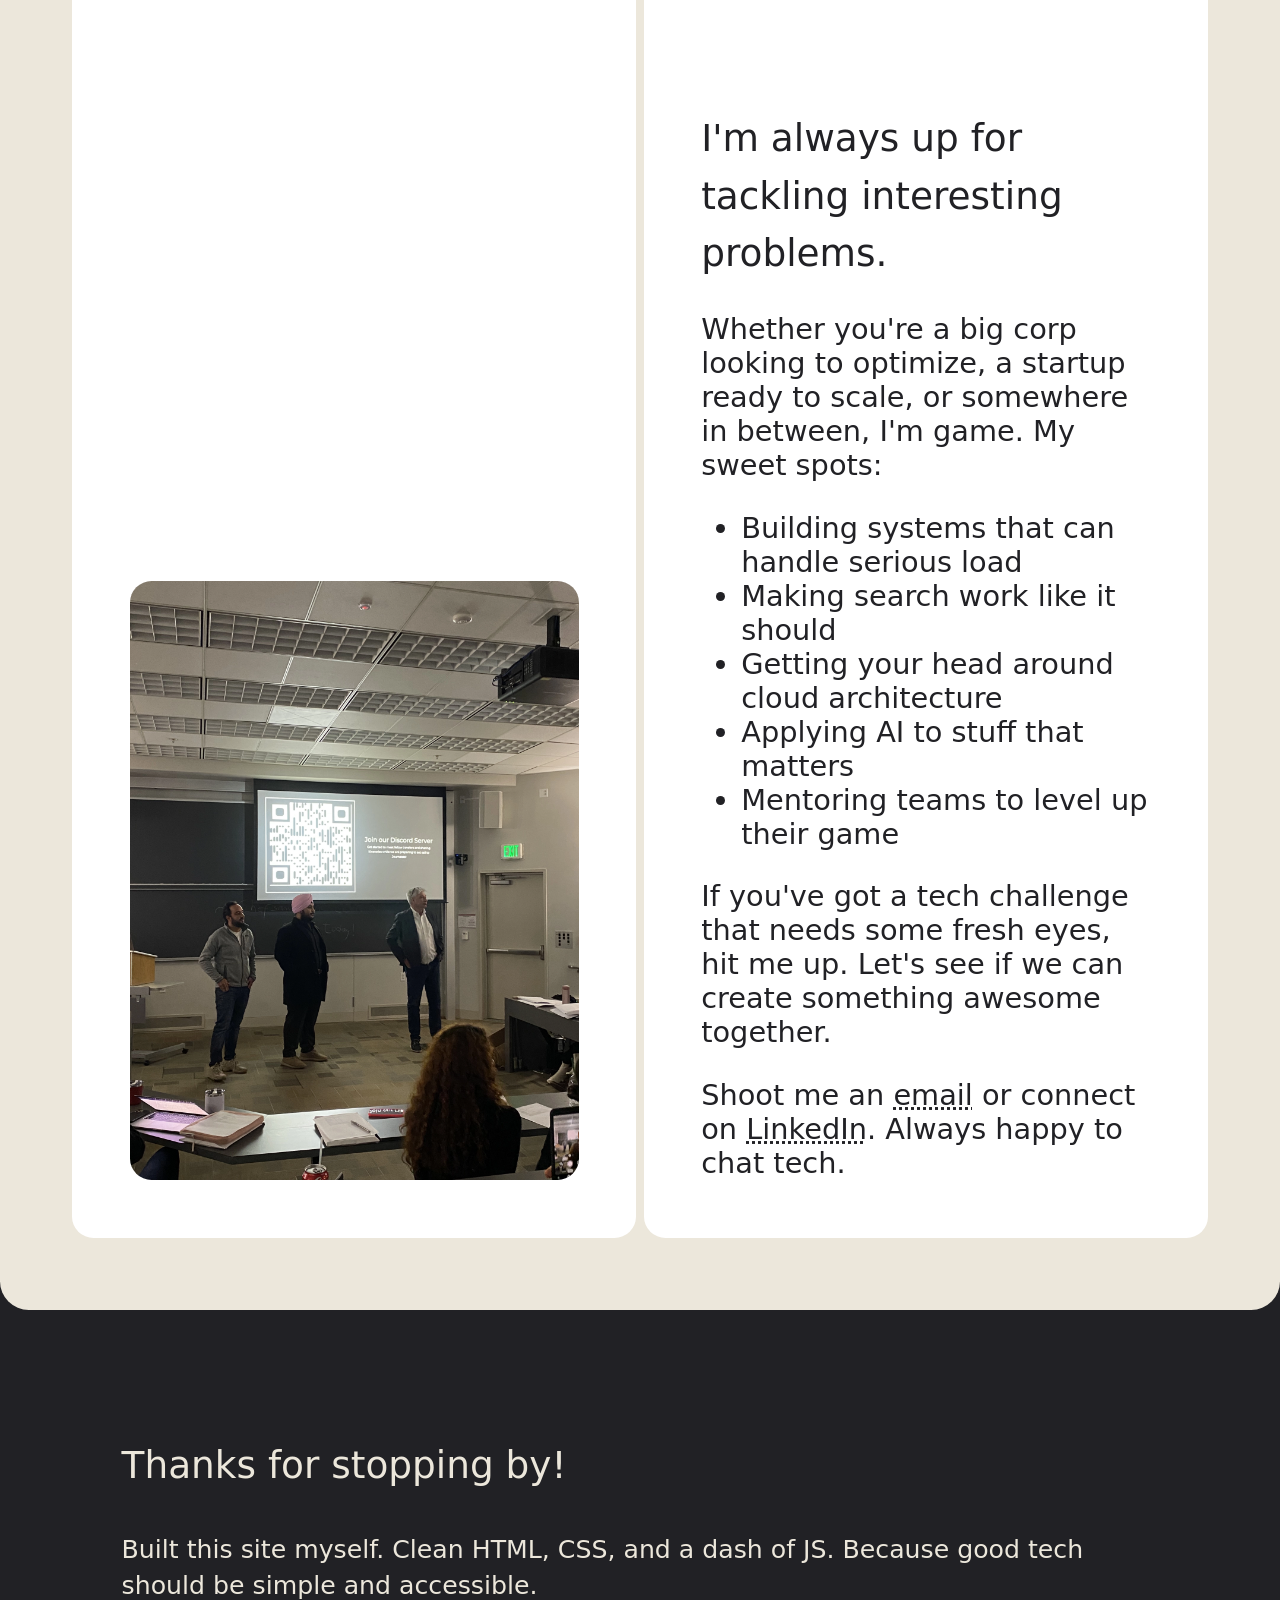
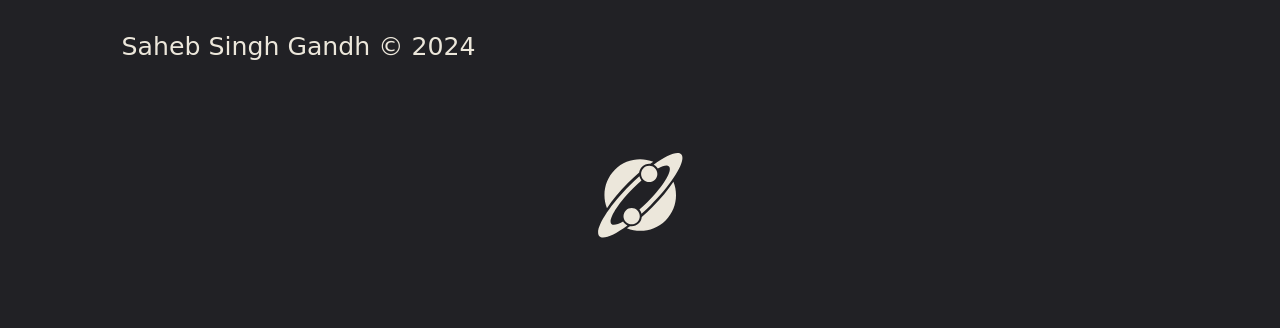
==== commit 7f296bb4: "feat: Implement dark mode with theme toggle This commit introduces a dark mode feature to the websit" ====
--- a/index.html
+++ b/index.html
@@ -32,6 +32,15 @@
                 aria-label="LinkedIn link">
                 <img src="./assets/linkedin.svg" alt="linkedin logo">
             </a>
+            <div class="theme-switch-container" role="group" aria-label="Theme toggle">
+                <label class="theme-switch" for="theme-checkbox-input" aria-label="Switch to dark or light theme">
+                    <input type="checkbox" id="theme-checkbox-input" />
+                    <div class="slider">
+                        <div class="icon sun"></div>
+                        <div class="icon moon"></div>
+                    </div>
+                </label>
+            </div>
         </header>
 
         <main id="main" role="main" class="flex flex-columns">
@@ -318,5 +327,6 @@
     </footer>
 </body>
 <script async src="./showcase-scroll.js"></script>
+<script src="./theme-toggle.js" defer></script>
 
 </html>
--- a/stylesheet.css
+++ b/stylesheet.css
@@ -1,29 +1,144 @@
 html {
+    /* Base Palette (Light Mode Defaults) */
     --accent-blue: #3338dd;
     --accent-green: #42a853;
     --accent-pink: #f3a3d5;
     --accent-orange: #ff542f;
     --accent-yellow: #f6be0c;
-    --background-primary: #ece7db;
-    --text-primary: #212125;
-    --main-light-grey: #aaa7ad;
+    --background-primary: #ece7db; /* Light beige */
+    --text-primary: #212125; /* Dark grey */
+    --neutral-white: #fff;
+    --neutral-light-grey: #aaa7ad; /* Was --main-light-grey */
+
+    /* Dark Mode Palette */
+    --dm-background-primary: #1f1f1f; /* Dark background for page/container */
+    --dm-text-primary: #f0f0f0; /* Light text for dark backgrounds */
+    --dm-tile-bg: #2c2c2c; /* Darker tiles on dark background */
+    --dm-accent-yellow: #f0b90b;
+    --dm-accent-orange: #e64a19;
+    --dm-accent-green: #66bb6a;
+    --dm-accent-blue: #5c6bc0;
+    --dm-scroll-indicator-bg: #424242;
+    --dm-scroll-indicator-text: #f0f0f0;
+    --dm-social-icon-svg-fill: #f0f0f0;
+
+    /* Semantic Theme Variables (Light Mode Initialization) */
+    --page-bg: var(--text-primary); /* body bg */
+    --page-text: var(--background-primary); /* body text, e.g., footer */
+    --container-bg: var(--background-primary);
+    --container-text: var(--text-primary);
+    --default-tile-bg: var(--neutral-white);
+    --default-tile-text: var(--text-primary); /* Inherits from container, but can be specific */
+
+    --header-tile-bg: var(--accent-yellow);
+    --header-tile-text: var(--text-primary);
+
+    --button-bg: var(--background-primary);
+    --button-text: var(--text-primary);
+    --button-hover-bg: var(--text-primary);
+    --button-hover-text: var(--background-primary);
+
+    --social-icon-bg: var(--accent-orange);
+    --social-icon-svg: var(--neutral-white);
+    --social-icon-hover-bg: var(--accent-blue);
+
+    --scroll-indicator-bg: var(--neutral-white);
+    --scroll-indicator-text: var(--text-primary);
+
+    --animated-text-accent: var(--accent-blue);
+
+    --skills-tag-bg: var(--accent-yellow);
+    --skills-tag-text: var(--text-primary);
+    --skills-tag-hover-bg: var(--accent-green);
+
+    --showcase-overall-bg: var(--neutral-white); /* The showcase component itself */
+    --showcase-border-color: var(--neutral-white);
+    --showcase-tile-bg: var(--text-primary); /* Project/testimonial tiles */
+    --showcase-tile-text: var(--background-primary);
+    --showcase-tag-bg: var(--accent-yellow);
+    --showcase-tag-text: var(--text-primary);
+    --showcase-tag-hover-bg: var(--accent-orange);
+
+    --special-yellow-bg: var(--accent-yellow); /* For .yellow class */
+    --special-yellow-text: var(--text-primary);
+
+    --section-showcase-start-bg: var(--accent-green); /* For #showcase-start */
+    --section-showcase-end-bg: var(--accent-yellow); /* For #showcase-end */
+
+    --link-text-decoration: currentColor; /* Or a specific color */
+    --general-link-color: inherit; /* Let it inherit by default */
+    --h1-em-color: var(--accent-orange);
+    --p-em-bg: var(--background-primary); /* For general highlighted text in paragraphs */
+    --p-em-text: var(--text-primary);
+    --img-tile-before-bg: var(--background-primary);
+
+
     --body-fonts: "Montserrat",system-ui,ui-sans-serif,sans-serif;
     font-family: var(--body-fonts);
     font-size: 3.2vmin;
-    -webkit-text-size-adjust: 100%
+    -webkit-text-size-adjust: 100%;
+}
+
+html.dark-mode {
+    --page-bg: var(--dm-background-primary);
+    --page-text: var(--dm-text-primary);
+    --container-bg: var(--dm-background-primary);
+    --container-text: var(--dm-text-primary);
+    --default-tile-bg: var(--dm-tile-bg);
+    /* --default-tile-text: var(--dm-text-primary); implicit */
+
+    --header-tile-bg: var(--dm-accent-yellow);
+    --header-tile-text: var(--text-primary); /* Dark text on light yellow might still be fine */
+
+    --button-bg: var(--dm-tile-bg); /* Button on container, so use tile bg */
+    --button-text: var(--dm-text-primary);
+    --button-hover-bg: var(--dm-text-primary);
+    --button-hover-text: var(--dm-tile-bg);
+
+    --social-icon-bg: var(--dm-accent-orange);
+    --social-icon-svg: var(--dm-social-icon-svg-fill);
+    --social-icon-hover-bg: var(--dm-accent-blue);
+
+    --scroll-indicator-bg: var(--dm-scroll-indicator-bg);
+    --scroll-indicator-text: var(--dm-scroll-indicator-text);
+
+    --animated-text-accent: var(--dm-accent-blue);
+
+    --skills-tag-bg: var(--dm-accent-yellow);
+    --skills-tag-text: var(--text-primary); /* Dark text on light yellow */
+    --skills-tag-hover-bg: var(--dm-accent-green);
+
+    --showcase-overall-bg: var(--dm-tile-bg);
+    --showcase-border-color: var(--dm-tile-bg);
+    --showcase-tile-bg: var(--dm-background-primary); /* Tiles on showcase component */
+    --showcase-tile-text: var(--dm-text-primary);
+    --showcase-tag-bg: var(--dm-accent-yellow);
+    --showcase-tag-text: var(--text-primary); /* Dark text on light yellow */
+    --showcase-tag-hover-bg: var(--dm-accent-orange);
+
+    --special-yellow-bg: var(--dm-accent-yellow);
+    --special-yellow-text: var(--text-primary); /* Dark text on light yellow */
+
+    --section-showcase-start-bg: var(--dm-accent-green);
+    --section-showcase-end-bg: var(--dm-accent-yellow);
+
+    --h1-em-color: var(--dm-accent-orange);
+    --p-em-bg: var(--dm-tile-bg);
+    --p-em-text: var(--dm-text-primary);
+    --img-tile-before-bg: var(--dm-background-primary);
 }
 
 body {
-    background-color: var(--text-primary);
-    color: var(--background-primary);
+    background-color: var(--page-bg);
+    color: var(--page-text);
     margin: 0
 }
 
 .container {
-    background-color: var(--background-primary);
+    background-color: var(--container-bg);
     border-bottom-left-radius: 1rem;
     border-bottom-right-radius: 1rem;
-    color: var(--text-primary);
+    color: var(--container-text);
     padding: .25rem
 }
 
@@ -34,7 +149,7 @@
     height: 1000px;
     top: -999px;
     left: 0;
-    background-color: var(--background-primary);
+    background-color: var(--container-bg); /* Should match container bg */
     z-index: -10
 }
 
@@ -64,7 +179,8 @@
 }
 
 .tile {
-    background-color: #fff;
+    background-color: var(--default-tile-bg);
+    color: var(--default-tile-text); /* Added for explicitness, though often inherited */
     border-radius: .75rem;
     padding: 2rem;
     position: relative
@@ -86,7 +202,7 @@
 }
 
 .img-tile:before {
-    background-color: var(--background-primary);
+    background-color: var(--img-tile-before-bg);
     border-radius: 9999px;
     padding: 0 .3em
 }
@@ -116,7 +232,10 @@
     justify-content: center;
     padding: 1.25rem;
     padding-left: 2rem;
-    word-spacing: 100vw
+    word-spacing: 100vw;
+    /* This is the header "Saheb Singh" tile, already yellow by .yellow class */
+    /* background-color: var(--header-tile-bg); */
+    /* color: var(--header-tile-text); */
 }
 
 section {
@@ -146,7 +265,7 @@
 }
 
 h1 em {
-    color: var(--accent-orange);
+    color: var(--h1-em-color);
     font-style: normal
 }
 
@@ -164,28 +283,29 @@
 }
 
 a:any-link {
-    color: inherit;
+    color: var(--general-link-color);
     text-decoration: underline;
-    text-decoration-style: dotted
+    text-decoration-style: dotted;
+    /* text-decoration-color: var(--link-text-decoration-color); */ /* Causing issues, use simpler for now */
 }
 
 a:hover {
     text-decoration-style: solid
 }
 
-p em {
-    background-color: var(--background-primary);
+p em { /* General em tags in paragraphs */
+    background-color: var(--p-em-bg);
     border-radius: 9999px;
-    color: var(--text-primary);
+    color: var(--p-em-text);
     font-style: normal;
     padding: 0 .3em
 }
 
 button {
-    background-color: var(--background-primary);
+    background-color: var(--button-bg);
     border: 0;
     border-radius: 9999px;
-    color: var(--text-primary);
+    color: var(--button-text);
     font-family: var(--body-fonts);
     font-size: 1.25rem;
     font-weight: 400;
@@ -197,16 +317,17 @@
 }
 
 button:hover {
-    background-color: var(--text-primary);
-    color: var(--background-primary)
+    background-color: var(--button-hover-bg);
+    color: var(--button-hover-text)
 }
 
 button:after {
     content: " \002192"
 }
 
-.yellow {
-    background-color: var(--accent-yellow)
+.yellow { /* Used for header tile and showcase-end */
+    background-color: var(--special-yellow-bg) !important; /* Important to override other tile bgs */
+    color: var(--special-yellow-text) !important;
 }
 
 .larger {
@@ -231,7 +352,7 @@
 
 .social-icon {
     align-items: center;
-    background-color: var(--accent-orange);
+    background-color: var(--social-icon-bg);
     border-radius: 9999px;
     display: flex;
     flex-grow: 0;
@@ -244,10 +365,11 @@
 .social-icon svg {
     height: 24px;
     width: 24px;
+    fill: var(--social-icon-svg);
 }
 
 .social-icon:hover {
-    background-color: var(--accent-blue)
+    background-color: var(--social-icon-hover-bg);
 }
 
 .stamp {
@@ -262,8 +384,8 @@
 }
 
 .showcase {
-    background-color: #fff;
-    border: .25rem solid #fff;
+    background-color: var(--showcase-overall-bg);
+    border: .25rem solid var(--showcase-border-color);
     border-radius: .75rem;
     overflow-x: auto;
     overflow-y: hidden;
@@ -300,7 +422,8 @@
     flex-direction: column;
     justify-content: flex-start;
     padding: 1.5rem;
-    background-color: var(--text-primary);
+    background-color: var(--showcase-tile-bg);
+    /* color: var(--showcase-tile-text); Inherited */
     border-radius: 0.75rem;
     margin-bottom: 1rem;
     min-height: 350px; /* Ensures a consistent height for all cards */
@@ -314,12 +437,12 @@
 .showcase .tile h3 {
     margin-bottom: 1rem;
     font-size: 1.5rem;
-    color: var(--background-primary);
+    color: var(--showcase-tile-text); /* Explicitly set for showcase tiles */
 }
 .showcase .tile p {
     font-size: 1rem;
     line-height: 1.5;
-    color: var(--background-primary);
+    color: var(--showcase-tile-text); /* Explicitly set for showcase tiles */
     margin: 0.5rem 0;
     flex-grow: 1; /* Allows the text to occupy the available space */
 }
@@ -328,9 +451,9 @@
     padding-top: 0
 } */
 /* Adjust the tag styling for consistency and readability */
-.showcase .tile p em {
-    background-color: var(--accent-yellow);
-    color: var(--text-primary);
+.showcase .tile p em { /* Tags inside showcase tiles */
+    background-color: var(--showcase-tag-bg);
+    color: var(--showcase-tag-text);
     border-radius: 0.5rem;
     padding: 0.2rem 0.6rem;
     font-size: 0.875rem; /* Slightly smaller font size for tags */
@@ -341,7 +464,7 @@
 }
 
 .showcase .tile p em:hover {
-    background-color: var(--accent-orange); /* Adds a hover effect to the tags */
+    background-color: var(--showcase-tag-hover-bg); /* Adds a hover effect to the tags */
 }
 
 /* Additional adjustments for responsiveness */
@@ -359,17 +482,20 @@
         padding: 0.2rem 0.5rem;
     }
 }
-#showcase-start {
-    background-color: var(--accent-green)
-}
-
-#showcase-end {
-    background-color: var(--accent-yellow)
+#showcase-start { /* Specific tile styling */
+    background-color: var(--section-showcase-start-bg) !important; /* Important to override general showcase tile */
+    color: var(--showcase-tile-text); /* Assuming text color should be consistent with other special tiles */
+}
+
+#showcase-end { /* Specific tile styling, uses .yellow by default now */
+    /* background-color: var(--section-showcase-end-bg); */
+    /* color: var(--showcase-tile-text); */
 }
 
 .scroll-indicator {
     --indicator-size: 2rem;
-    background-color: #fff;
+    background-color: var(--scroll-indicator-bg);
+    color: var(--scroll-indicator-text);
     cursor: pointer;
     font-size: calc(var(--indicator-size) * 1.4);
     height: calc(var(--indicator-size) * 2);
@@ -402,7 +528,7 @@
 
 .animated-text:after {
     animation: replaceWords 8s linear infinite;
-    color: var(--accent-blue);
+    color: var(--animated-text-accent);
     content: "software.";
     font-weight: 700
 }
@@ -530,7 +656,7 @@
     margin-top: 1rem;
     margin-bottom: 0.5rem;
     font-size: 1.25rem;
-    color: var(--text-primary);
+    color: var(--container-text); /* Should match the text color of the container it's in */
     font-weight: 200; /* Bold for headers */
 }
 
@@ -542,9 +668,9 @@
 }
 
 .skills-tags em {
-    background-color: var(--accent-yellow);
+    background-color: var(--skills-tag-bg);
     border-radius: 20px;
-    color: var(--text-primary);
+    color: var(--skills-tag-text);
     padding: 0.25rem 0.75rem;
     font-style: normal;
     font-weight: 600;
@@ -552,6 +678,81 @@
 }
 
 .skills-tags em:hover {
-    background-color: var(--accent-green);
-}
-
+    background-color: var(--skills-tag-hover-bg);
+}
+
+/* Theme Toggle Switch styles */
+.theme-switch-container {
+    display: flex;
+    align-items: center;
+    justify-content: center;
+    padding: .5rem; /* Consistent with social icons */
+    /* background-color: var(--social-icon-bg); /* Optional: if it should look like other buttons */
+    /* border-radius: 9999px; */ /* Optional */
+    min-width: auto; /* To not stretch like the name tile */
+}
+
+.theme-switch {
+    position: relative;
+    display: inline-block;
+    width: 60px;
+    height: 34px;
+    cursor: pointer;
+}
+
+.theme-switch input[type="checkbox"] {
+    opacity: 0;
+    width: 0;
+    height: 0;
+}
+
+.slider {
+    position: absolute;
+    top: 0;
+    left: 0;
+    right: 0;
+    bottom: 0;
+    background-color: var(--text-primary); /* Dark grey in light, light grey in dark */
+    border-radius: 34px;
+    transition: .4s;
+}
+
+.slider .icon {
+    position: absolute;
+    content: "";
+    height: 26px;
+    width: 26px;
+    border-radius: 50%;
+    transition: .4s;
+    top: 4px;
+    background-color: var(--background-primary); /* Beige in light, dark grey in dark */
+}
+
+.slider .sun {
+    left: 4px;
+    opacity: 1;
+    /* background-image: url('sun-icon.svg'); /* Optional: if using SVG */
+}
+
+.slider .moon {
+    right: 4px; /* Initial position before check */
+    opacity: 0;
+    transform: translateX(26px); /* Start off-screen to the right of where it will end up */
+    /* background-image: url('moon-icon.svg'); /* Optional: if using SVG */
+}
+
+/* Toggle animation when input is checked (dark mode active) */
+.theme-switch input:checked + .slider {
+    background-color: var(--accent-blue); /* Or a specific dark mode toggle track color */
+}
+
+.theme-switch input:checked + .slider .sun {
+    transform: translateX(26px);
+    opacity: 0;
+}
+
+.theme-switch input:checked + .slider .moon {
+    transform: translateX(0px); /* Slides into view from its initial offset */
+    opacity: 1;
+}
+
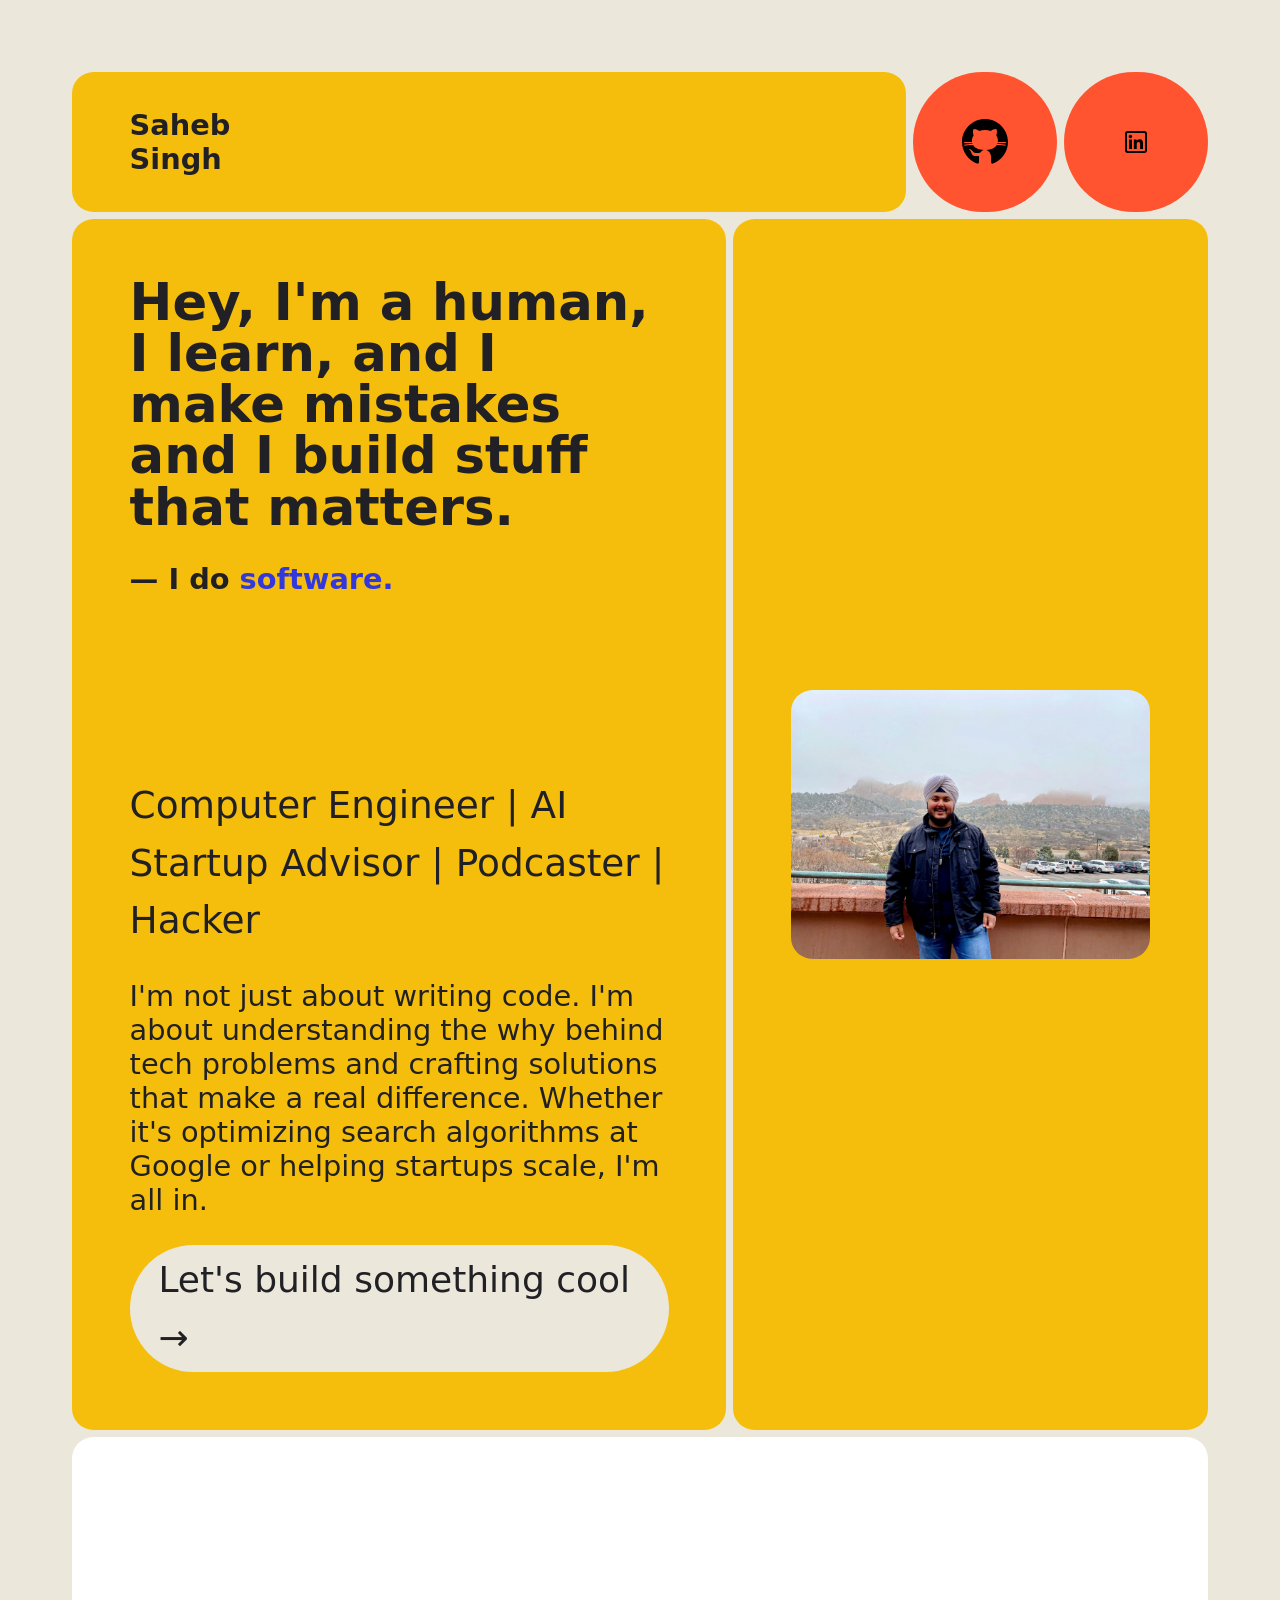
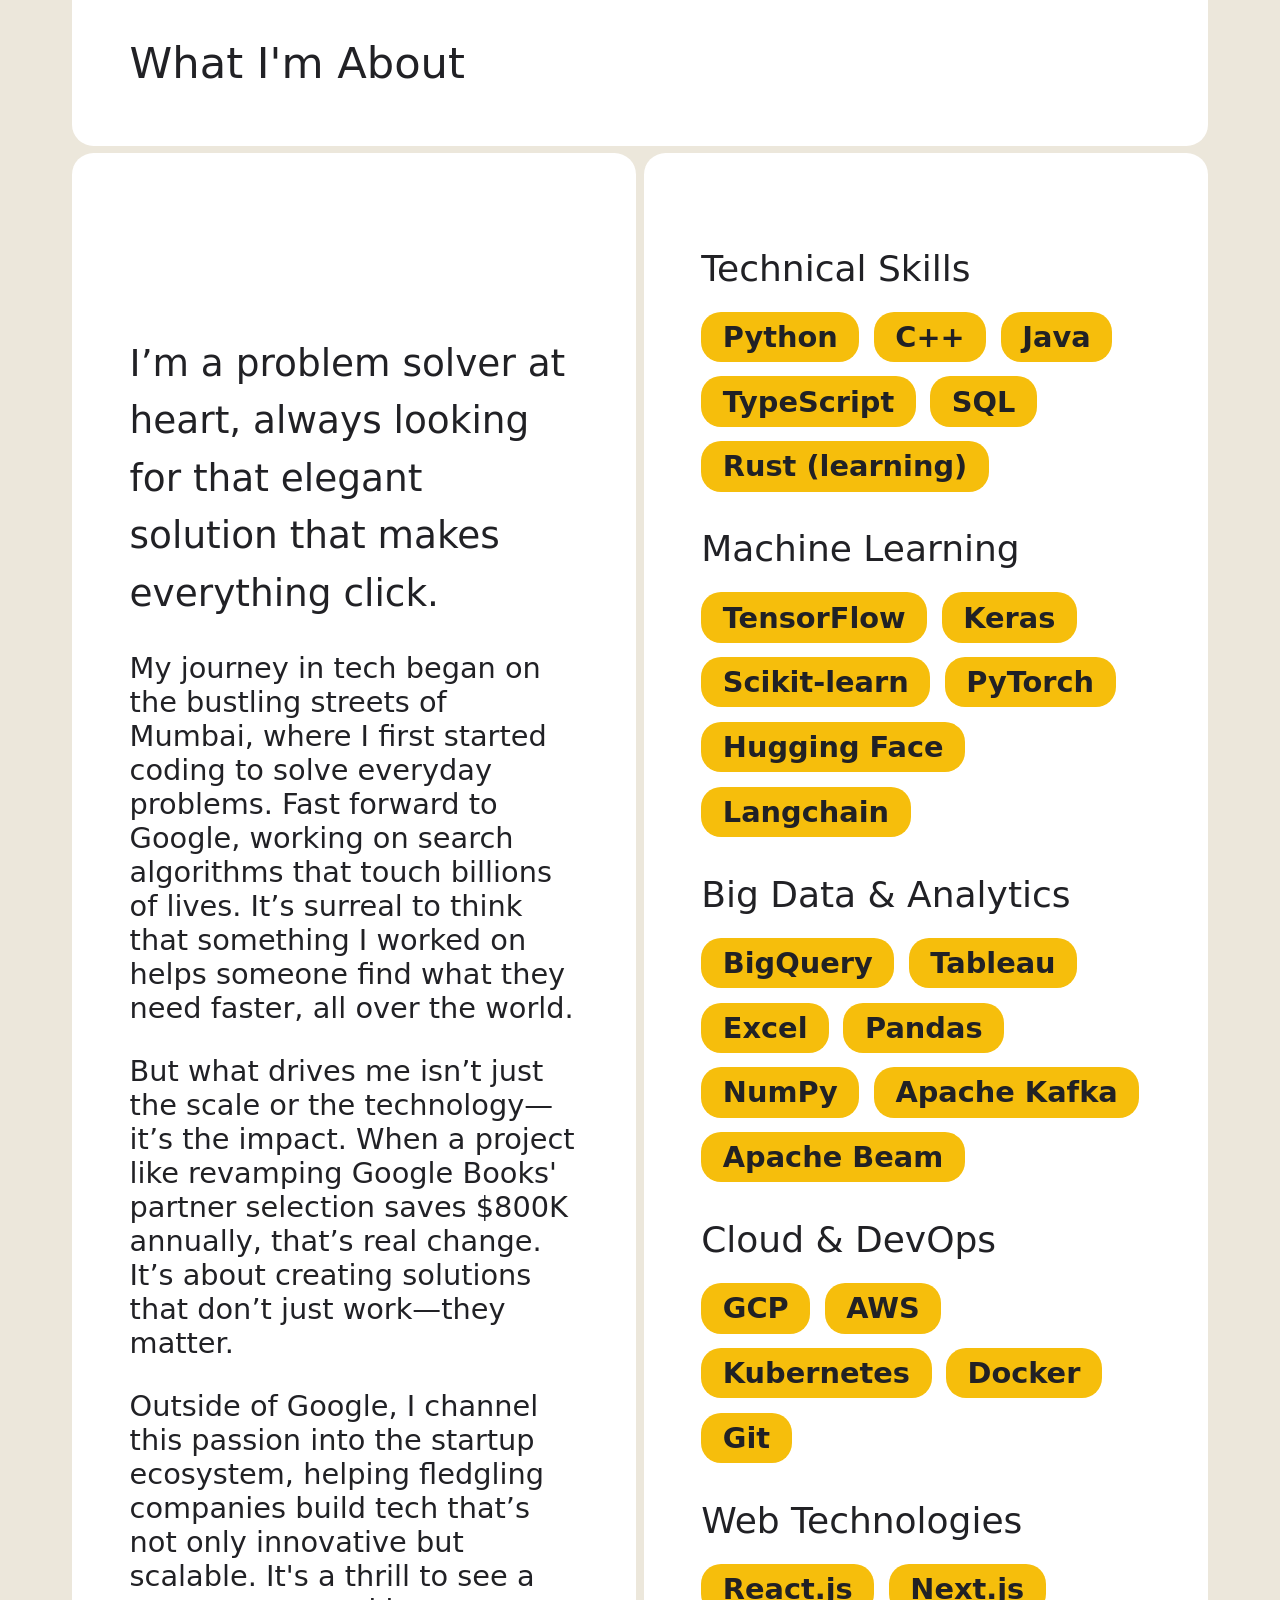
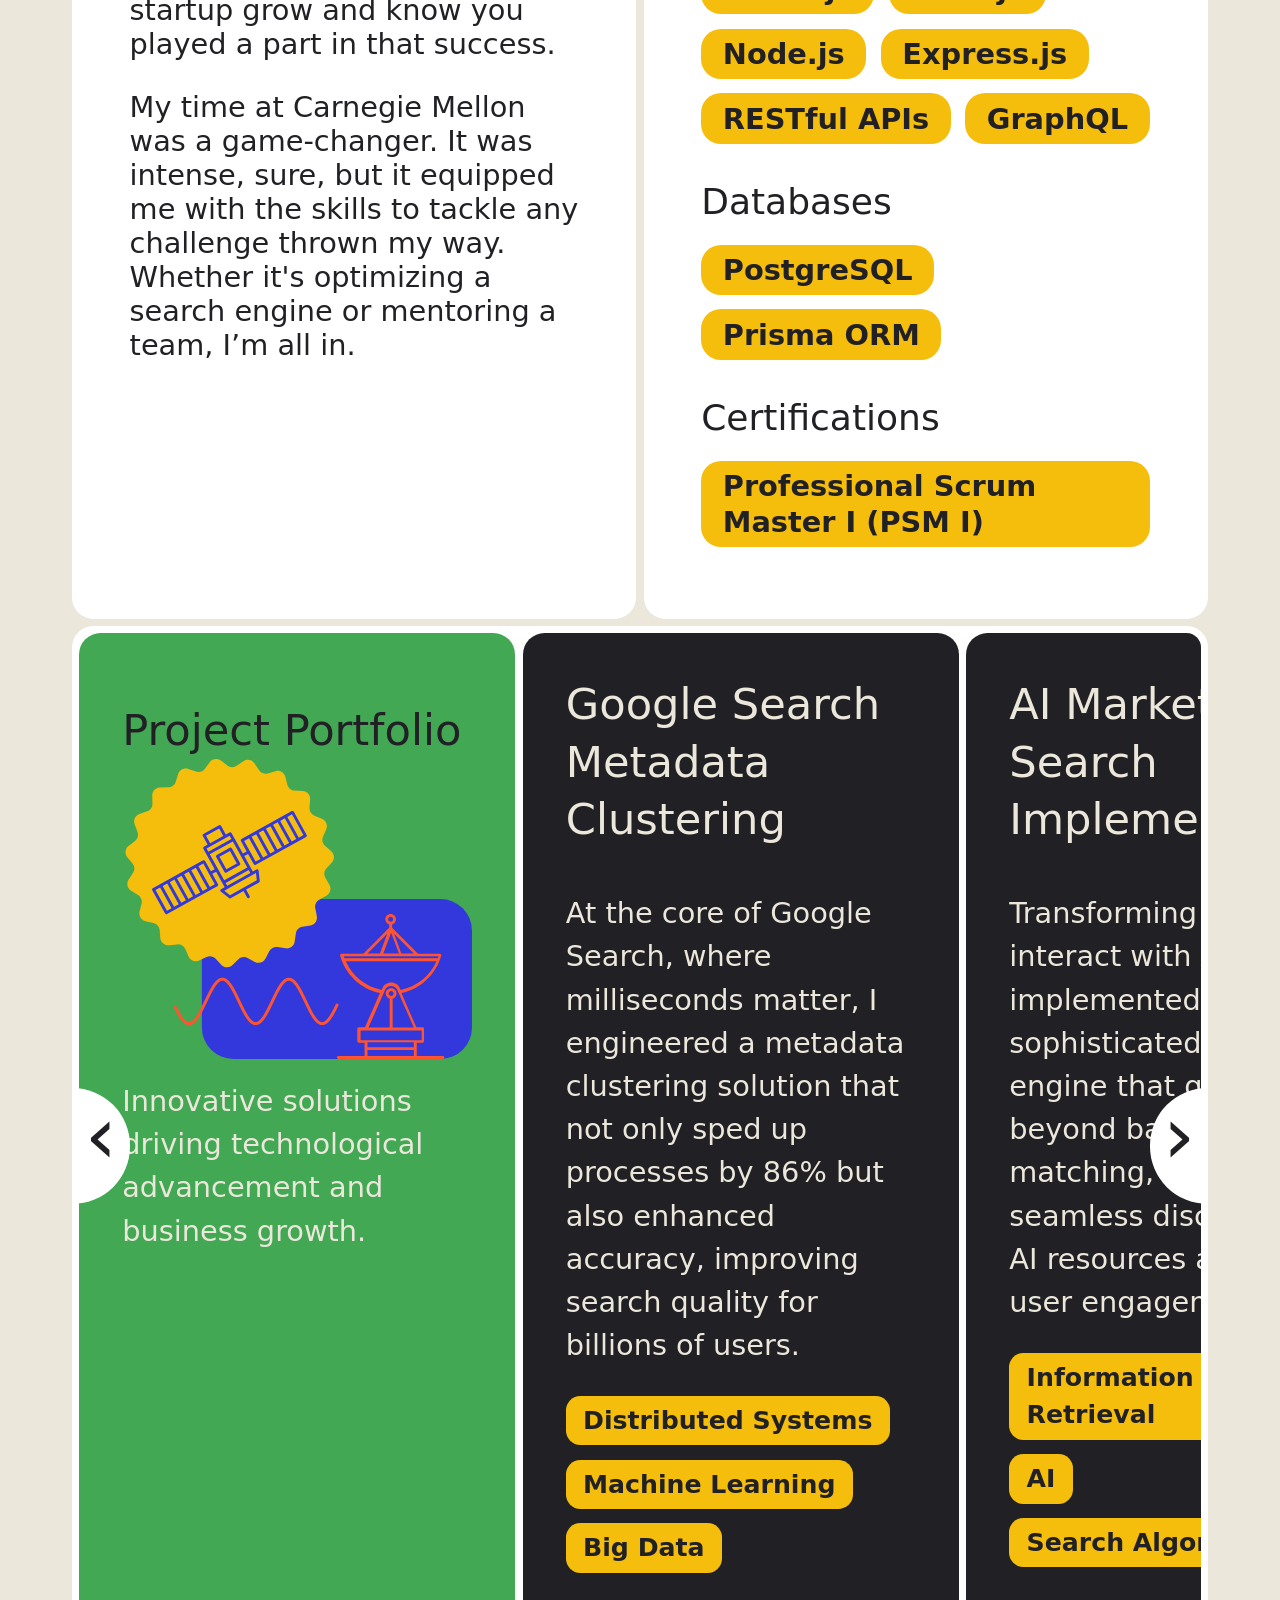
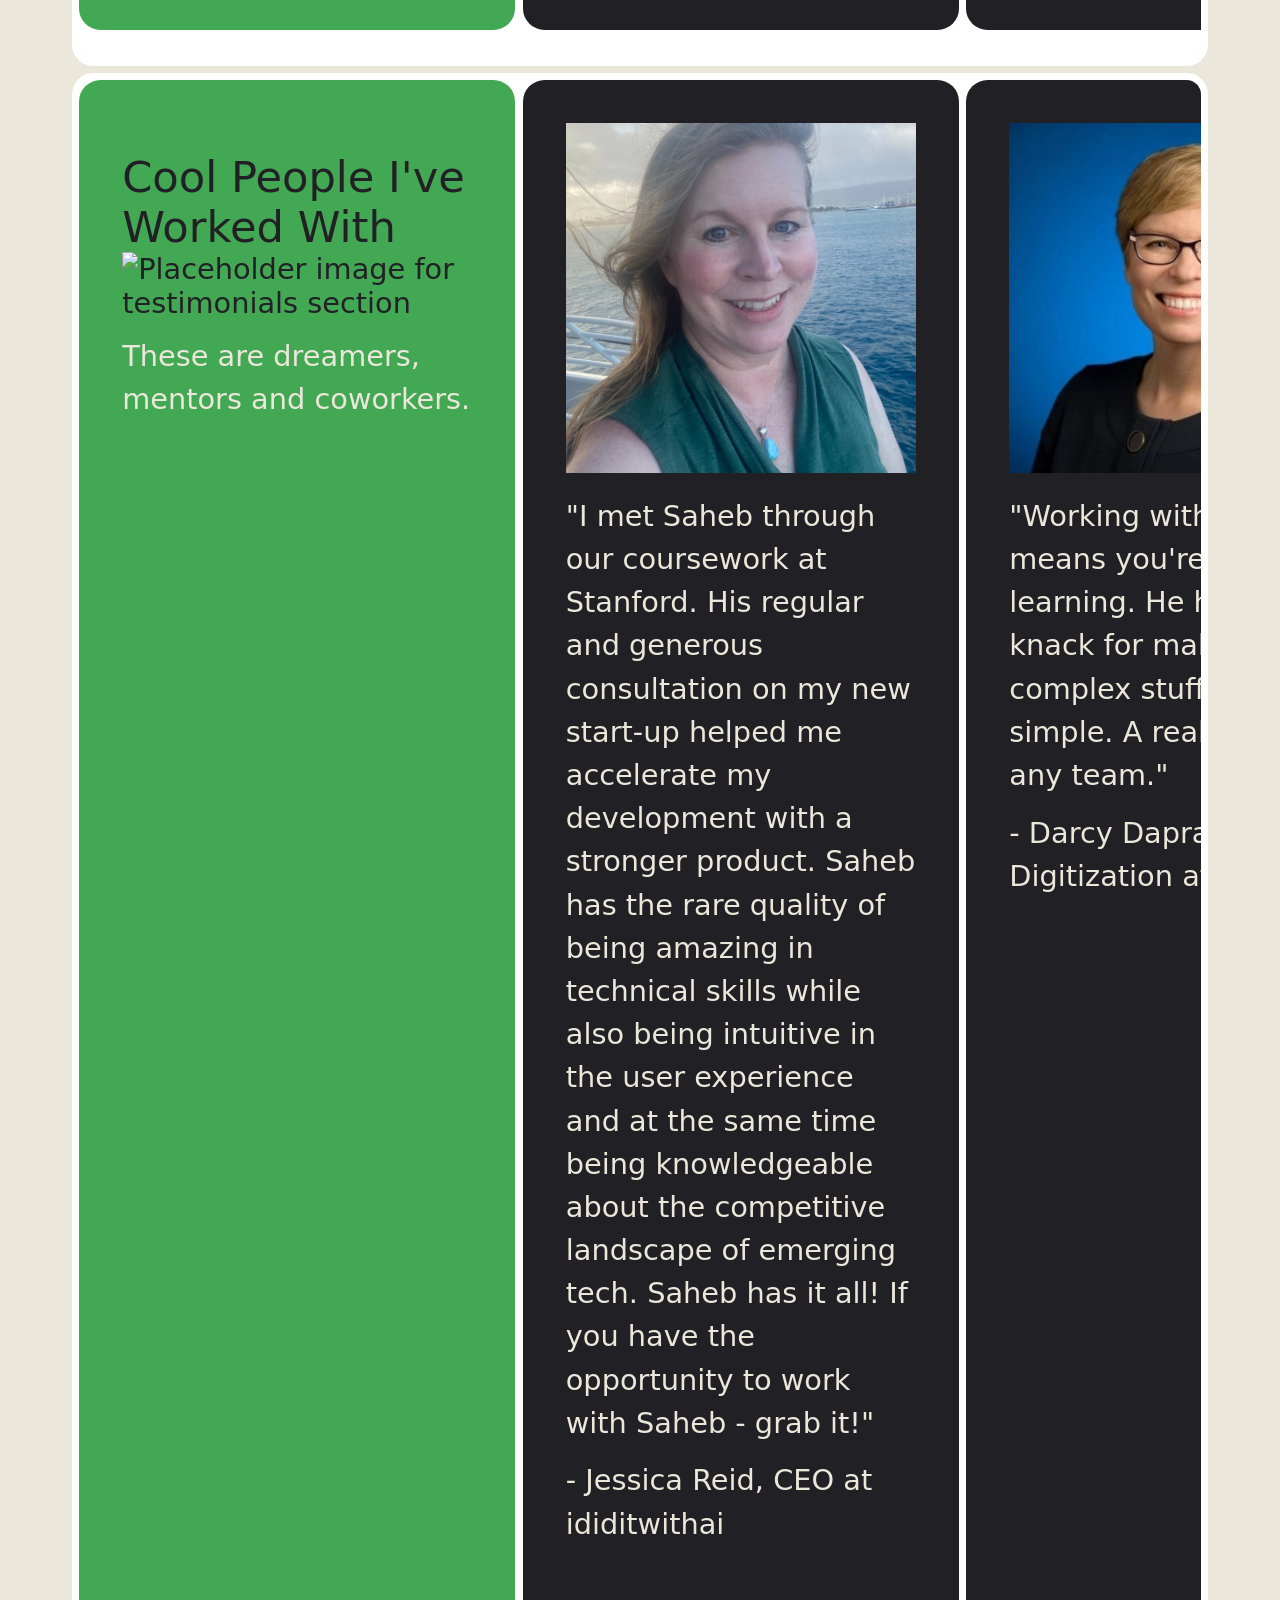
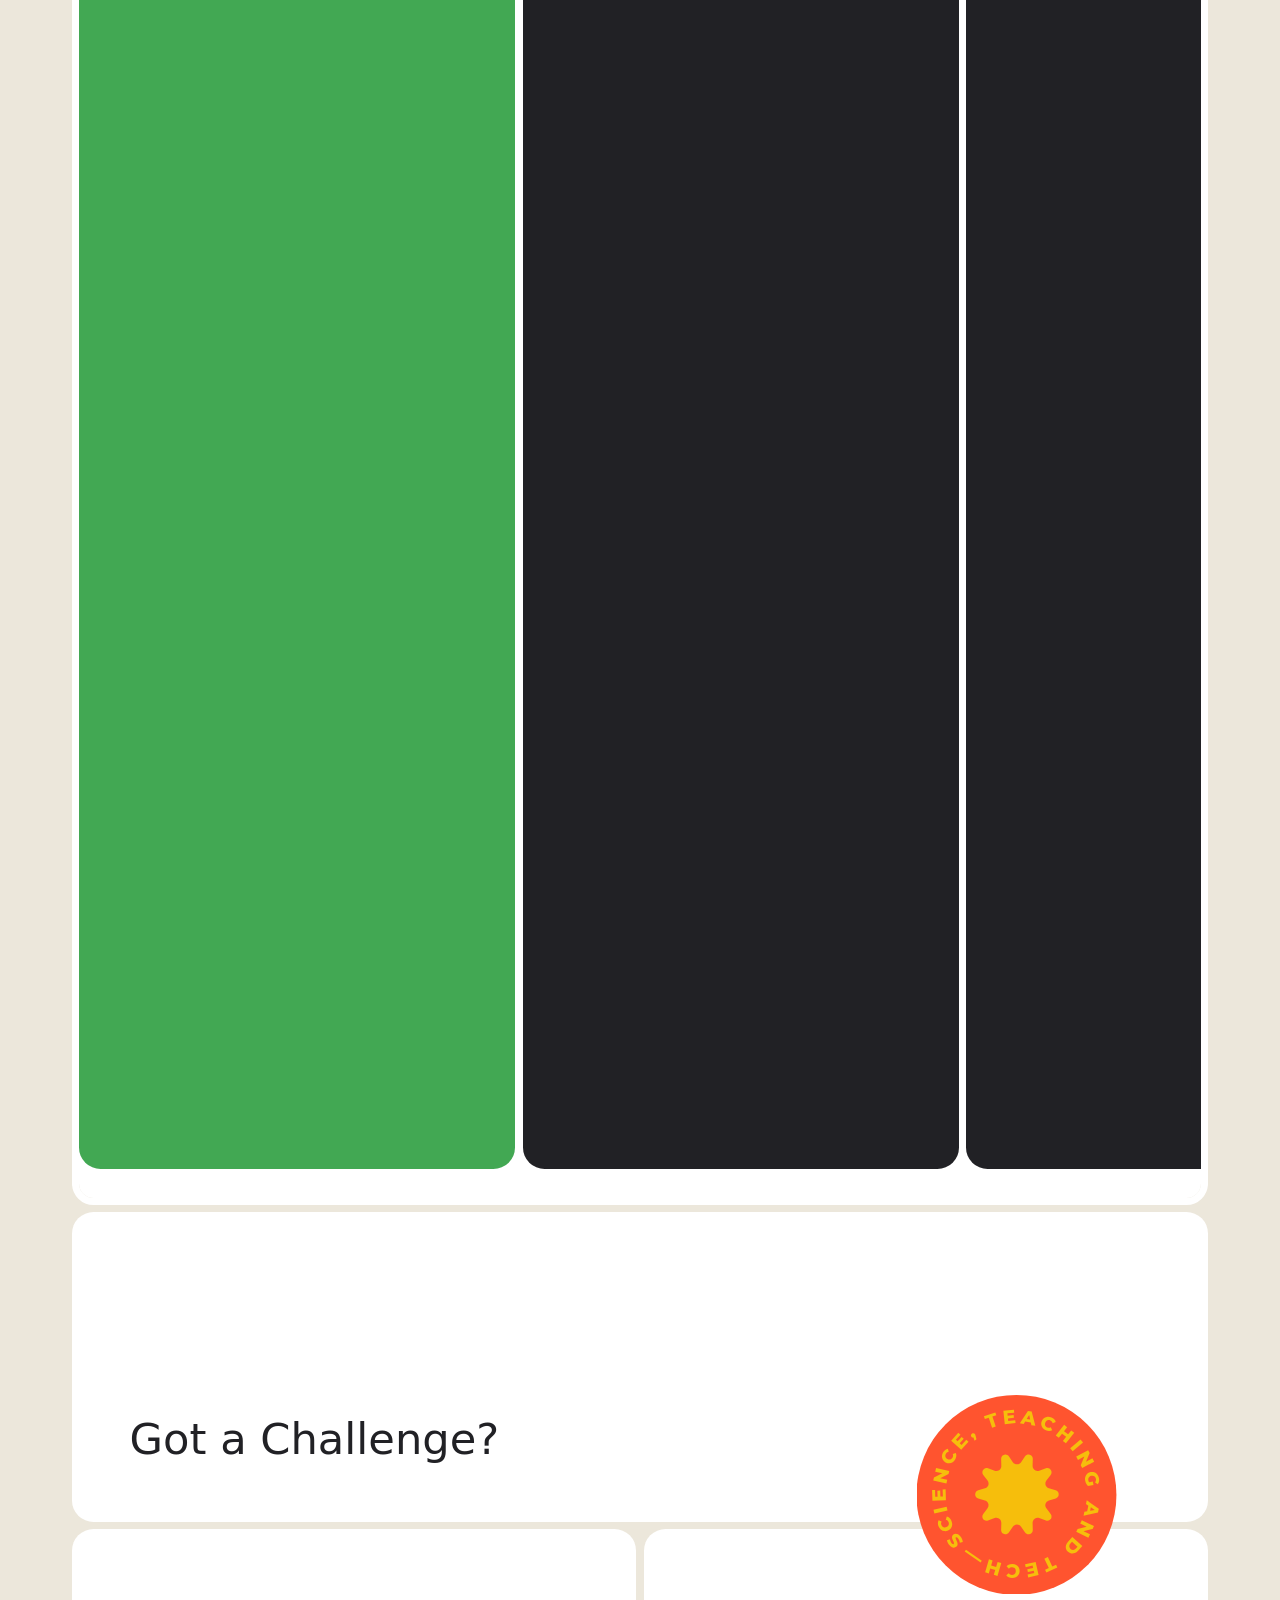
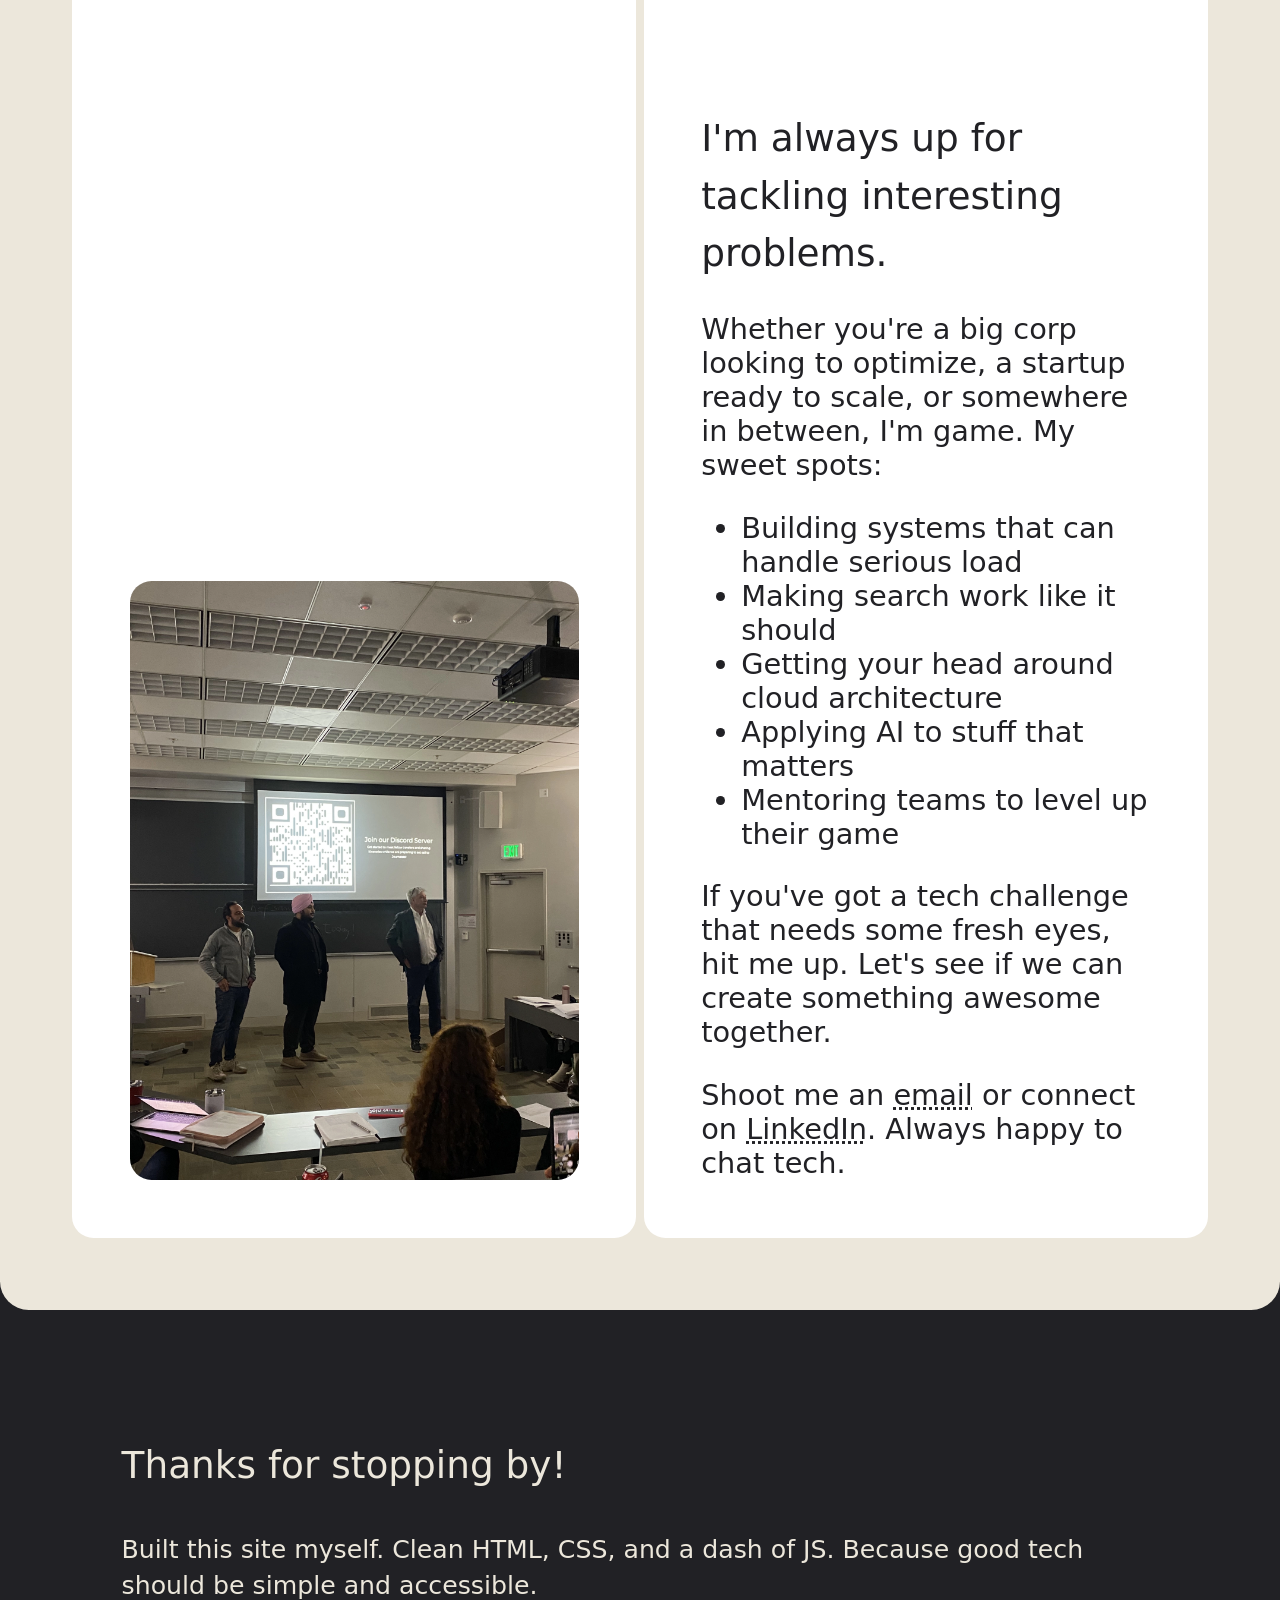
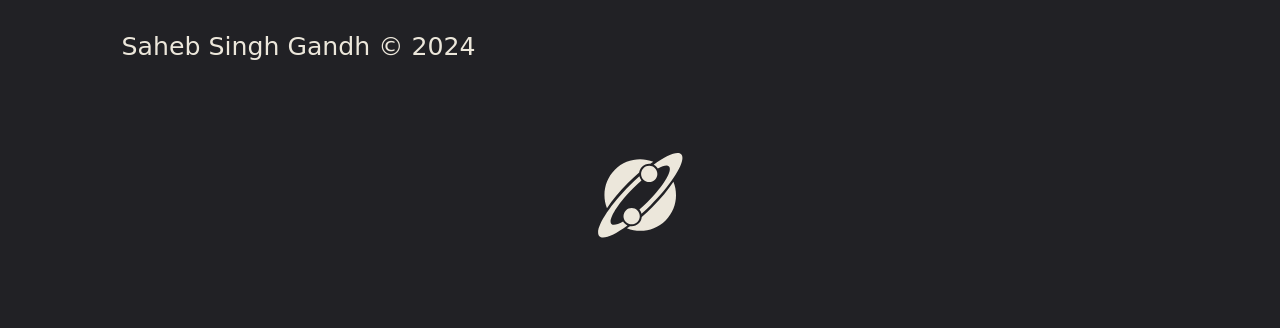
==== commit 293d863f: "Merge pull request #1 from bardbyte/feature-update-tech-debt Feature update tech debt" ====
--- a/index.html
+++ b/index.html
@@ -32,15 +32,6 @@
                 aria-label="LinkedIn link">
                 <img src="./assets/linkedin.svg" alt="linkedin logo">
             </a>
-            <div class="theme-switch-container" role="group" aria-label="Theme toggle">
-                <label class="theme-switch" for="theme-checkbox-input" aria-label="Switch to dark or light theme">
-                    <input type="checkbox" id="theme-checkbox-input" />
-                    <div class="slider">
-                        <div class="icon sun"></div>
-                        <div class="icon moon"></div>
-                    </div>
-                </label>
-            </div>
         </header>
 
         <main id="main" role="main" class="flex flex-columns">
@@ -327,6 +318,5 @@
     </footer>
 </body>
 <script async src="./showcase-scroll.js"></script>
-<script src="./theme-toggle.js" defer></script>
 
 </html>
--- a/stylesheet.css
+++ b/stylesheet.css
@@ -1,144 +1,29 @@
 html {
-    /* Base Palette (Light Mode Defaults) */
     --accent-blue: #3338dd;
     --accent-green: #42a853;
     --accent-pink: #f3a3d5;
     --accent-orange: #ff542f;
     --accent-yellow: #f6be0c;
-    --background-primary: #ece7db; /* Light beige */
-    --text-primary: #212125; /* Dark grey */
-    --neutral-white: #fff;
-    --neutral-light-grey: #aaa7ad; /* Was --main-light-grey */
-
-    /* Dark Mode Palette */
-    --dm-background-primary: #1f1f1f; /* Dark background for page/container */
-    --dm-text-primary: #f0f0f0; /* Light text for dark backgrounds */
-    --dm-tile-bg: #2c2c2c; /* Darker tiles on dark background */
-    --dm-accent-yellow: #f0b90b;
-    --dm-accent-orange: #e64a19;
-    --dm-accent-green: #66bb6a;
-    --dm-accent-blue: #5c6bc0;
-    --dm-scroll-indicator-bg: #424242;
-    --dm-scroll-indicator-text: #f0f0f0;
-    --dm-social-icon-svg-fill: #f0f0f0;
-
-    /* Semantic Theme Variables (Light Mode Initialization) */
-    --page-bg: var(--text-primary); /* body bg */
-    --page-text: var(--background-primary); /* body text, e.g., footer */
-    --container-bg: var(--background-primary);
-    --container-text: var(--text-primary);
-    --default-tile-bg: var(--neutral-white);
-    --default-tile-text: var(--text-primary); /* Inherits from container, but can be specific */
-
-    --header-tile-bg: var(--accent-yellow);
-    --header-tile-text: var(--text-primary);
-
-    --button-bg: var(--background-primary);
-    --button-text: var(--text-primary);
-    --button-hover-bg: var(--text-primary);
-    --button-hover-text: var(--background-primary);
-
-    --social-icon-bg: var(--accent-orange);
-    --social-icon-svg: var(--neutral-white);
-    --social-icon-hover-bg: var(--accent-blue);
-
-    --scroll-indicator-bg: var(--neutral-white);
-    --scroll-indicator-text: var(--text-primary);
-
-    --animated-text-accent: var(--accent-blue);
-
-    --skills-tag-bg: var(--accent-yellow);
-    --skills-tag-text: var(--text-primary);
-    --skills-tag-hover-bg: var(--accent-green);
-
-    --showcase-overall-bg: var(--neutral-white); /* The showcase component itself */
-    --showcase-border-color: var(--neutral-white);
-    --showcase-tile-bg: var(--text-primary); /* Project/testimonial tiles */
-    --showcase-tile-text: var(--background-primary);
-    --showcase-tag-bg: var(--accent-yellow);
-    --showcase-tag-text: var(--text-primary);
-    --showcase-tag-hover-bg: var(--accent-orange);
-
-    --special-yellow-bg: var(--accent-yellow); /* For .yellow class */
-    --special-yellow-text: var(--text-primary);
-
-    --section-showcase-start-bg: var(--accent-green); /* For #showcase-start */
-    --section-showcase-end-bg: var(--accent-yellow); /* For #showcase-end */
-
-    --link-text-decoration: currentColor; /* Or a specific color */
-    --general-link-color: inherit; /* Let it inherit by default */
-    --h1-em-color: var(--accent-orange);
-    --p-em-bg: var(--background-primary); /* For general highlighted text in paragraphs */
-    --p-em-text: var(--text-primary);
-    --img-tile-before-bg: var(--background-primary);
-
-
+    --background-primary: #ece7db;
+    --text-primary: #212125;
+    --main-light-grey: #aaa7ad;
     --body-fonts: "Montserrat",system-ui,ui-sans-serif,sans-serif;
     font-family: var(--body-fonts);
     font-size: 3.2vmin;
-    -webkit-text-size-adjust: 100%;
-}
-
-html.dark-mode {
-    --page-bg: var(--dm-background-primary);
-    --page-text: var(--dm-text-primary);
-    --container-bg: var(--dm-background-primary);
-    --container-text: var(--dm-text-primary);
-    --default-tile-bg: var(--dm-tile-bg);
-    /* --default-tile-text: var(--dm-text-primary); implicit */
-
-    --header-tile-bg: var(--dm-accent-yellow);
-    --header-tile-text: var(--text-primary); /* Dark text on light yellow might still be fine */
-
-    --button-bg: var(--dm-tile-bg); /* Button on container, so use tile bg */
-    --button-text: var(--dm-text-primary);
-    --button-hover-bg: var(--dm-text-primary);
-    --button-hover-text: var(--dm-tile-bg);
-
-    --social-icon-bg: var(--dm-accent-orange);
-    --social-icon-svg: var(--dm-social-icon-svg-fill);
-    --social-icon-hover-bg: var(--dm-accent-blue);
-
-    --scroll-indicator-bg: var(--dm-scroll-indicator-bg);
-    --scroll-indicator-text: var(--dm-scroll-indicator-text);
-
-    --animated-text-accent: var(--dm-accent-blue);
-
-    --skills-tag-bg: var(--dm-accent-yellow);
-    --skills-tag-text: var(--text-primary); /* Dark text on light yellow */
-    --skills-tag-hover-bg: var(--dm-accent-green);
-
-    --showcase-overall-bg: var(--dm-tile-bg);
-    --showcase-border-color: var(--dm-tile-bg);
-    --showcase-tile-bg: var(--dm-background-primary); /* Tiles on showcase component */
-    --showcase-tile-text: var(--dm-text-primary);
-    --showcase-tag-bg: var(--dm-accent-yellow);
-    --showcase-tag-text: var(--text-primary); /* Dark text on light yellow */
-    --showcase-tag-hover-bg: var(--dm-accent-orange);
-
-    --special-yellow-bg: var(--dm-accent-yellow);
-    --special-yellow-text: var(--text-primary); /* Dark text on light yellow */
-
-    --section-showcase-start-bg: var(--dm-accent-green);
-    --section-showcase-end-bg: var(--dm-accent-yellow);
-
-    --h1-em-color: var(--dm-accent-orange);
-    --p-em-bg: var(--dm-tile-bg);
-    --p-em-text: var(--dm-text-primary);
-    --img-tile-before-bg: var(--dm-background-primary);
+    -webkit-text-size-adjust: 100%
 }
 
 body {
-    background-color: var(--page-bg);
-    color: var(--page-text);
+    background-color: var(--text-primary);
+    color: var(--background-primary);
     margin: 0
 }
 
 .container {
-    background-color: var(--container-bg);
+    background-color: var(--background-primary);
     border-bottom-left-radius: 1rem;
     border-bottom-right-radius: 1rem;
-    color: var(--container-text);
+    color: var(--text-primary);
     padding: .25rem
 }
 
@@ -149,7 +34,7 @@
     height: 1000px;
     top: -999px;
     left: 0;
-    background-color: var(--container-bg); /* Should match container bg */
+    background-color: var(--background-primary);
     z-index: -10
 }
 
@@ -179,8 +64,7 @@
 }
 
 .tile {
-    background-color: var(--default-tile-bg);
-    color: var(--default-tile-text); /* Added for explicitness, though often inherited */
+    background-color: #fff;
     border-radius: .75rem;
     padding: 2rem;
     position: relative
@@ -202,7 +86,7 @@
 }
 
 .img-tile:before {
-    background-color: var(--img-tile-before-bg);
+    background-color: var(--background-primary);
     border-radius: 9999px;
     padding: 0 .3em
 }
@@ -232,10 +116,7 @@
     justify-content: center;
     padding: 1.25rem;
     padding-left: 2rem;
-    word-spacing: 100vw;
-    /* This is the header "Saheb Singh" tile, already yellow by .yellow class */
-    /* background-color: var(--header-tile-bg); */
-    /* color: var(--header-tile-text); */
+    word-spacing: 100vw
 }
 
 section {
@@ -265,7 +146,7 @@
 }
 
 h1 em {
-    color: var(--h1-em-color);
+    color: var(--accent-orange);
     font-style: normal
 }
 
@@ -283,29 +164,28 @@
 }
 
 a:any-link {
-    color: var(--general-link-color);
+    color: inherit;
     text-decoration: underline;
-    text-decoration-style: dotted;
-    /* text-decoration-color: var(--link-text-decoration-color); */ /* Causing issues, use simpler for now */
+    text-decoration-style: dotted
 }
 
 a:hover {
     text-decoration-style: solid
 }
 
-p em { /* General em tags in paragraphs */
-    background-color: var(--p-em-bg);
+p em {
+    background-color: var(--background-primary);
     border-radius: 9999px;
-    color: var(--p-em-text);
+    color: var(--text-primary);
     font-style: normal;
     padding: 0 .3em
 }
 
 button {
-    background-color: var(--button-bg);
+    background-color: var(--background-primary);
     border: 0;
     border-radius: 9999px;
-    color: var(--button-text);
+    color: var(--text-primary);
     font-family: var(--body-fonts);
     font-size: 1.25rem;
     font-weight: 400;
@@ -317,17 +197,16 @@
 }
 
 button:hover {
-    background-color: var(--button-hover-bg);
-    color: var(--button-hover-text)
+    background-color: var(--text-primary);
+    color: var(--background-primary)
 }
 
 button:after {
     content: " \002192"
 }
 
-.yellow { /* Used for header tile and showcase-end */
-    background-color: var(--special-yellow-bg) !important; /* Important to override other tile bgs */
-    color: var(--special-yellow-text) !important;
+.yellow {
+    background-color: var(--accent-yellow)
 }
 
 .larger {
@@ -352,7 +231,7 @@
 
 .social-icon {
     align-items: center;
-    background-color: var(--social-icon-bg);
+    background-color: var(--accent-orange);
     border-radius: 9999px;
     display: flex;
     flex-grow: 0;
@@ -365,11 +244,10 @@
 .social-icon svg {
     height: 24px;
     width: 24px;
-    fill: var(--social-icon-svg);
 }
 
 .social-icon:hover {
-    background-color: var(--social-icon-hover-bg);
+    background-color: var(--accent-blue)
 }
 
 .stamp {
@@ -384,8 +262,8 @@
 }
 
 .showcase {
-    background-color: var(--showcase-overall-bg);
-    border: .25rem solid var(--showcase-border-color);
+    background-color: #fff;
+    border: .25rem solid #fff;
     border-radius: .75rem;
     overflow-x: auto;
     overflow-y: hidden;
@@ -422,8 +300,7 @@
     flex-direction: column;
     justify-content: flex-start;
     padding: 1.5rem;
-    background-color: var(--showcase-tile-bg);
-    /* color: var(--showcase-tile-text); Inherited */
+    background-color: var(--text-primary);
     border-radius: 0.75rem;
     margin-bottom: 1rem;
     min-height: 350px; /* Ensures a consistent height for all cards */
@@ -437,12 +314,12 @@
 .showcase .tile h3 {
     margin-bottom: 1rem;
     font-size: 1.5rem;
-    color: var(--showcase-tile-text); /* Explicitly set for showcase tiles */
+    color: var(--background-primary);
 }
 .showcase .tile p {
     font-size: 1rem;
     line-height: 1.5;
-    color: var(--showcase-tile-text); /* Explicitly set for showcase tiles */
+    color: var(--background-primary);
     margin: 0.5rem 0;
     flex-grow: 1; /* Allows the text to occupy the available space */
 }
@@ -451,9 +328,9 @@
     padding-top: 0
 } */
 /* Adjust the tag styling for consistency and readability */
-.showcase .tile p em { /* Tags inside showcase tiles */
-    background-color: var(--showcase-tag-bg);
-    color: var(--showcase-tag-text);
+.showcase .tile p em {
+    background-color: var(--accent-yellow);
+    color: var(--text-primary);
     border-radius: 0.5rem;
     padding: 0.2rem 0.6rem;
     font-size: 0.875rem; /* Slightly smaller font size for tags */
@@ -464,7 +341,7 @@
 }
 
 .showcase .tile p em:hover {
-    background-color: var(--showcase-tag-hover-bg); /* Adds a hover effect to the tags */
+    background-color: var(--accent-orange); /* Adds a hover effect to the tags */
 }
 
 /* Additional adjustments for responsiveness */
@@ -482,20 +359,17 @@
         padding: 0.2rem 0.5rem;
     }
 }
-#showcase-start { /* Specific tile styling */
-    background-color: var(--section-showcase-start-bg) !important; /* Important to override general showcase tile */
-    color: var(--showcase-tile-text); /* Assuming text color should be consistent with other special tiles */
-}
-
-#showcase-end { /* Specific tile styling, uses .yellow by default now */
-    /* background-color: var(--section-showcase-end-bg); */
-    /* color: var(--showcase-tile-text); */
+#showcase-start {
+    background-color: var(--accent-green)
+}
+
+#showcase-end {
+    background-color: var(--accent-yellow)
 }
 
 .scroll-indicator {
     --indicator-size: 2rem;
-    background-color: var(--scroll-indicator-bg);
-    color: var(--scroll-indicator-text);
+    background-color: #fff;
     cursor: pointer;
     font-size: calc(var(--indicator-size) * 1.4);
     height: calc(var(--indicator-size) * 2);
@@ -528,7 +402,7 @@
 
 .animated-text:after {
     animation: replaceWords 8s linear infinite;
-    color: var(--animated-text-accent);
+    color: var(--accent-blue);
     content: "software.";
     font-weight: 700
 }
@@ -656,7 +530,7 @@
     margin-top: 1rem;
     margin-bottom: 0.5rem;
     font-size: 1.25rem;
-    color: var(--container-text); /* Should match the text color of the container it's in */
+    color: var(--text-primary);
     font-weight: 200; /* Bold for headers */
 }
 
@@ -668,9 +542,9 @@
 }
 
 .skills-tags em {
-    background-color: var(--skills-tag-bg);
+    background-color: var(--accent-yellow);
     border-radius: 20px;
-    color: var(--skills-tag-text);
+    color: var(--text-primary);
     padding: 0.25rem 0.75rem;
     font-style: normal;
     font-weight: 600;
@@ -678,81 +552,6 @@
 }
 
 .skills-tags em:hover {
-    background-color: var(--skills-tag-hover-bg);
-}
-
-/* Theme Toggle Switch styles */
-.theme-switch-container {
-    display: flex;
-    align-items: center;
-    justify-content: center;
-    padding: .5rem; /* Consistent with social icons */
-    /* background-color: var(--social-icon-bg); /* Optional: if it should look like other buttons */
-    /* border-radius: 9999px; */ /* Optional */
-    min-width: auto; /* To not stretch like the name tile */
-}
-
-.theme-switch {
-    position: relative;
-    display: inline-block;
-    width: 60px;
-    height: 34px;
-    cursor: pointer;
-}
-
-.theme-switch input[type="checkbox"] {
-    opacity: 0;
-    width: 0;
-    height: 0;
-}
-
-.slider {
-    position: absolute;
-    top: 0;
-    left: 0;
-    right: 0;
-    bottom: 0;
-    background-color: var(--text-primary); /* Dark grey in light, light grey in dark */
-    border-radius: 34px;
-    transition: .4s;
-}
-
-.slider .icon {
-    position: absolute;
-    content: "";
-    height: 26px;
-    width: 26px;
-    border-radius: 50%;
-    transition: .4s;
-    top: 4px;
-    background-color: var(--background-primary); /* Beige in light, dark grey in dark */
-}
-
-.slider .sun {
-    left: 4px;
-    opacity: 1;
-    /* background-image: url('sun-icon.svg'); /* Optional: if using SVG */
-}
-
-.slider .moon {
-    right: 4px; /* Initial position before check */
-    opacity: 0;
-    transform: translateX(26px); /* Start off-screen to the right of where it will end up */
-    /* background-image: url('moon-icon.svg'); /* Optional: if using SVG */
-}
-
-/* Toggle animation when input is checked (dark mode active) */
-.theme-switch input:checked + .slider {
-    background-color: var(--accent-blue); /* Or a specific dark mode toggle track color */
-}
-
-.theme-switch input:checked + .slider .sun {
-    transform: translateX(26px);
-    opacity: 0;
-}
-
-.theme-switch input:checked + .slider .moon {
-    transform: translateX(0px); /* Slides into view from its initial offset */
-    opacity: 1;
-}
-
+    background-color: var(--accent-green);
+}
+
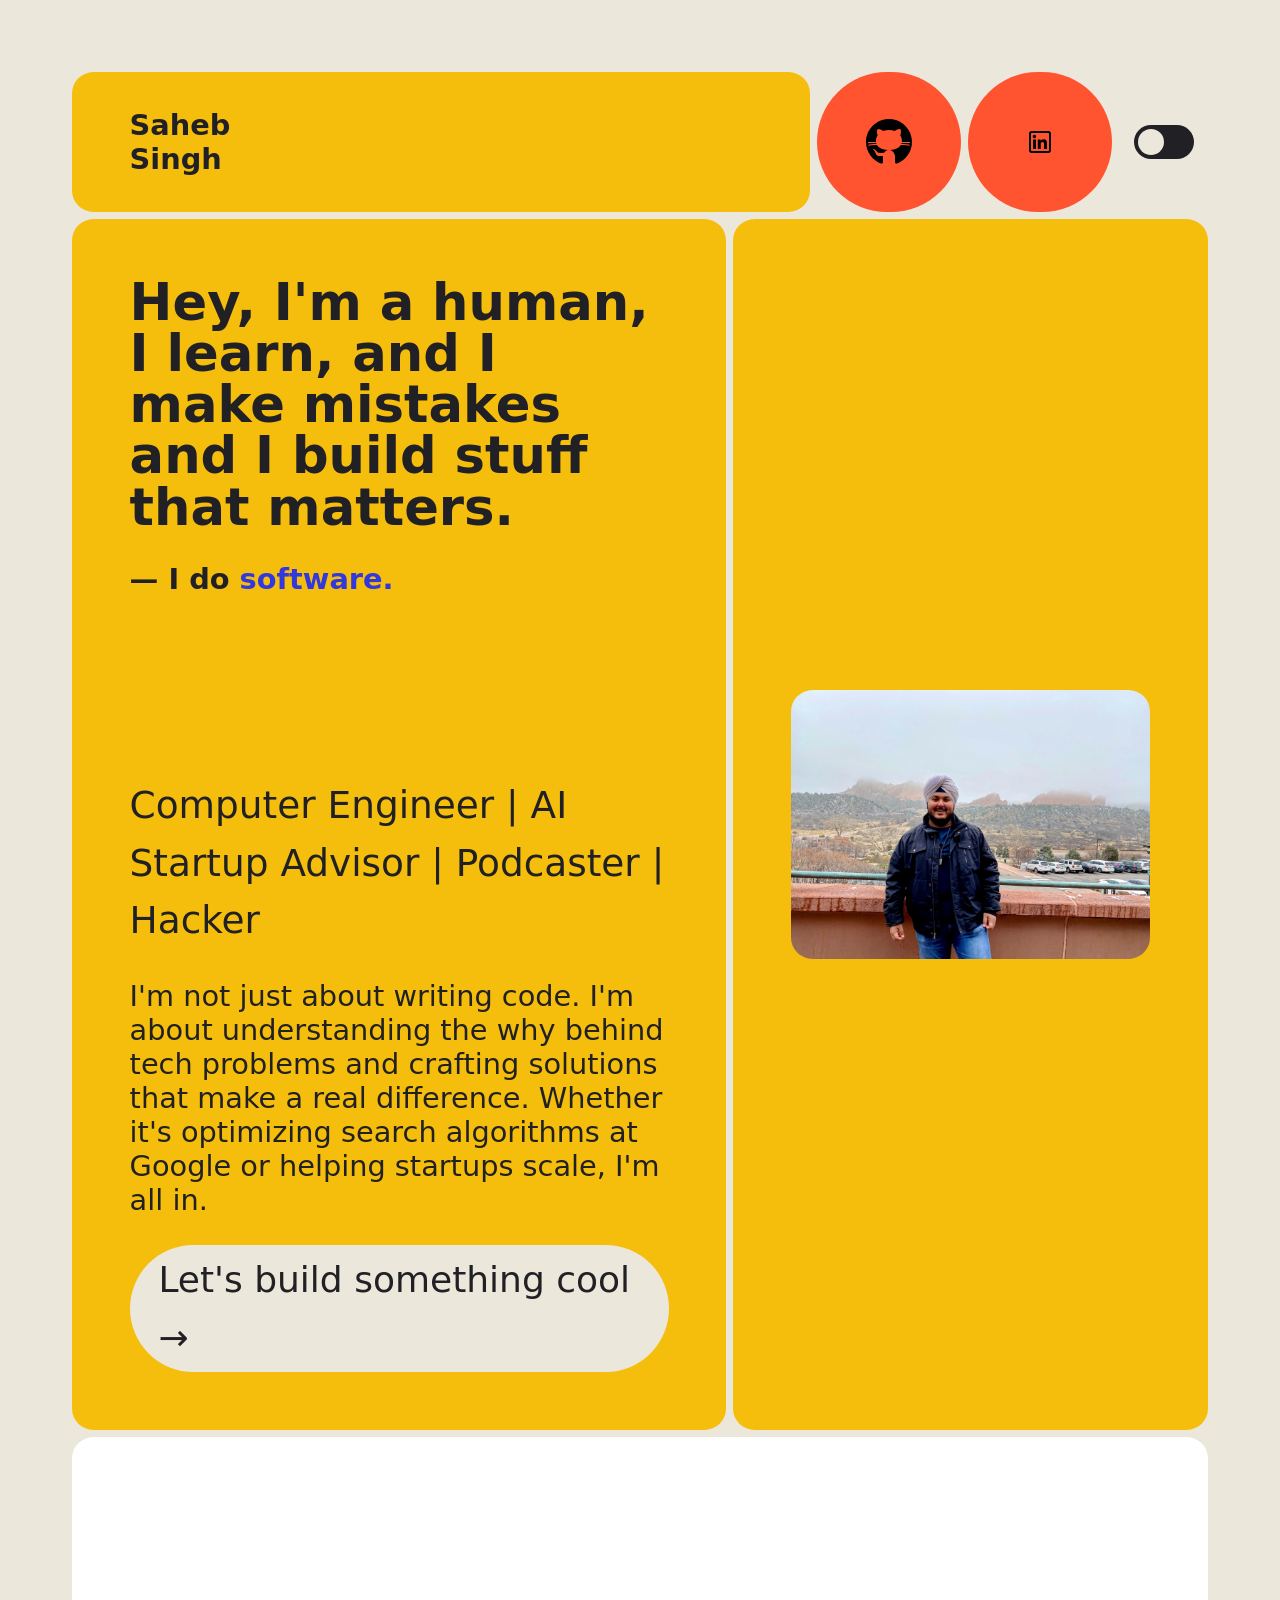
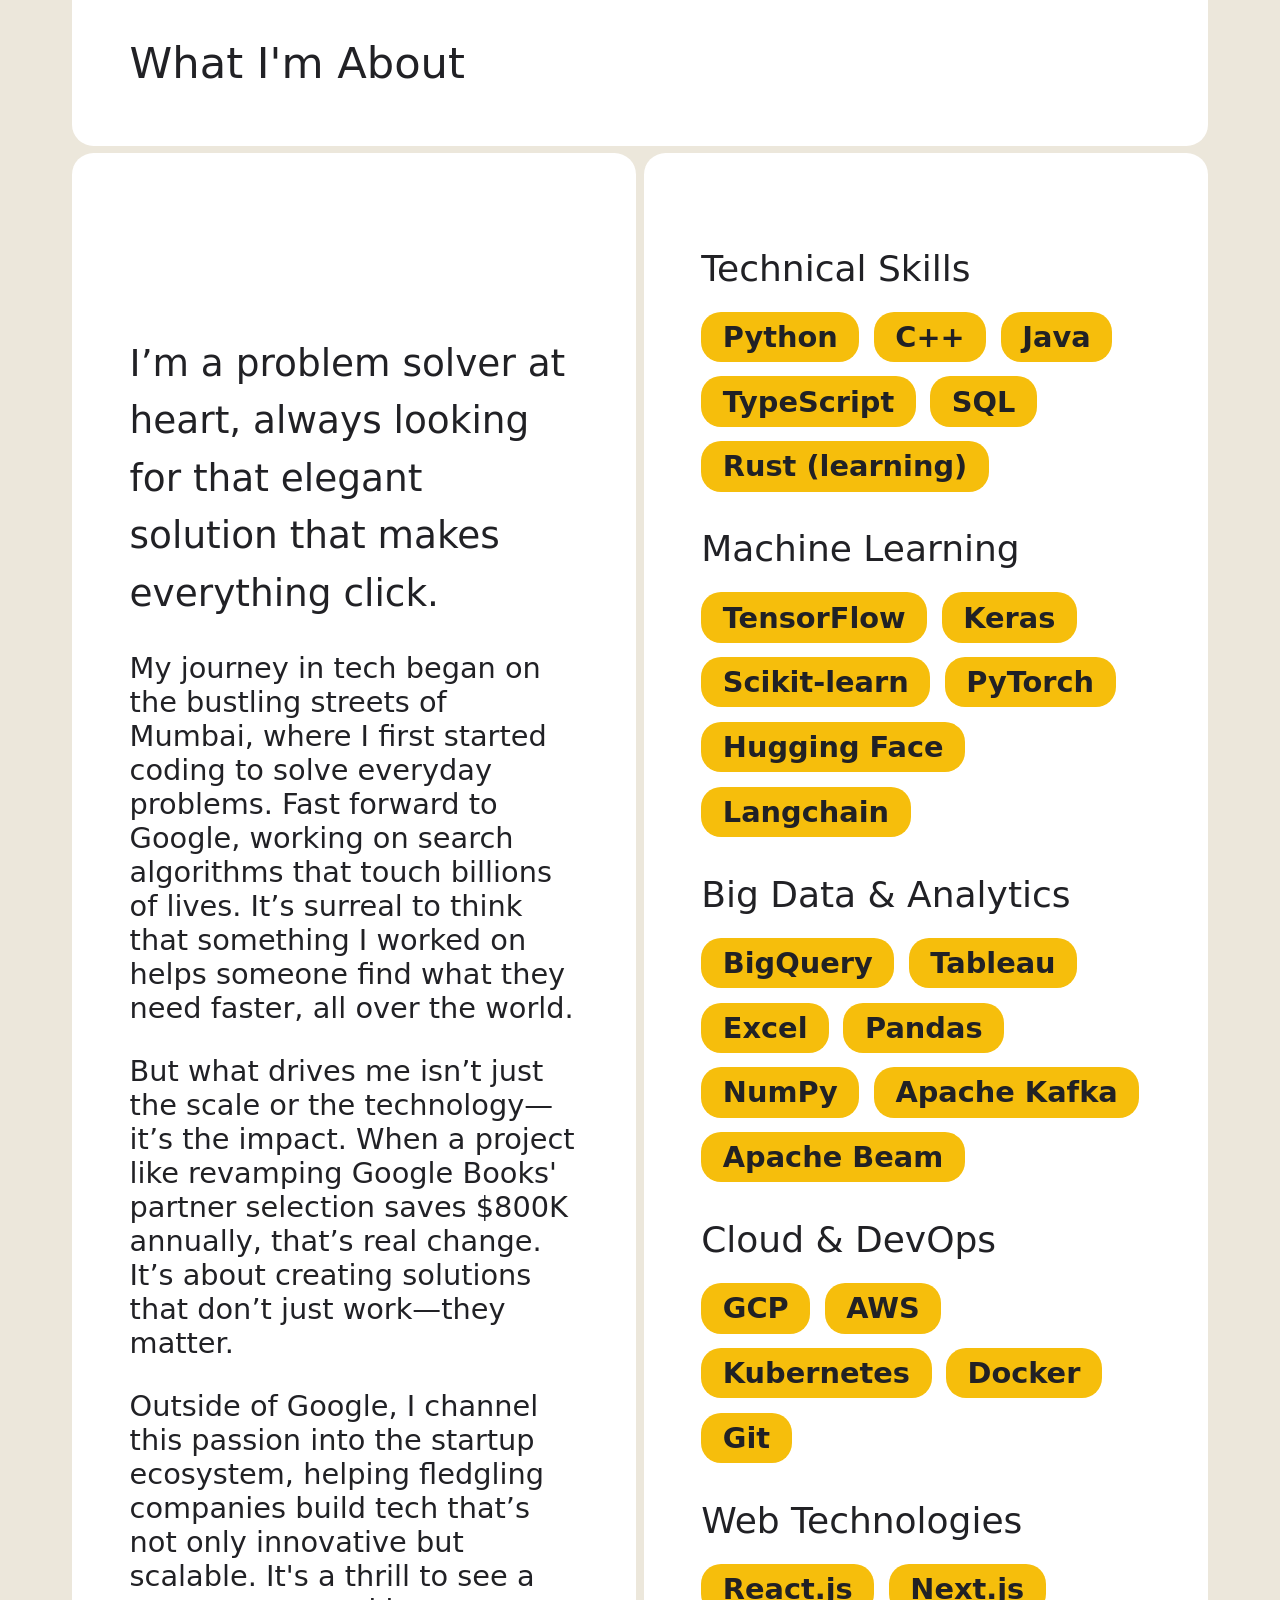
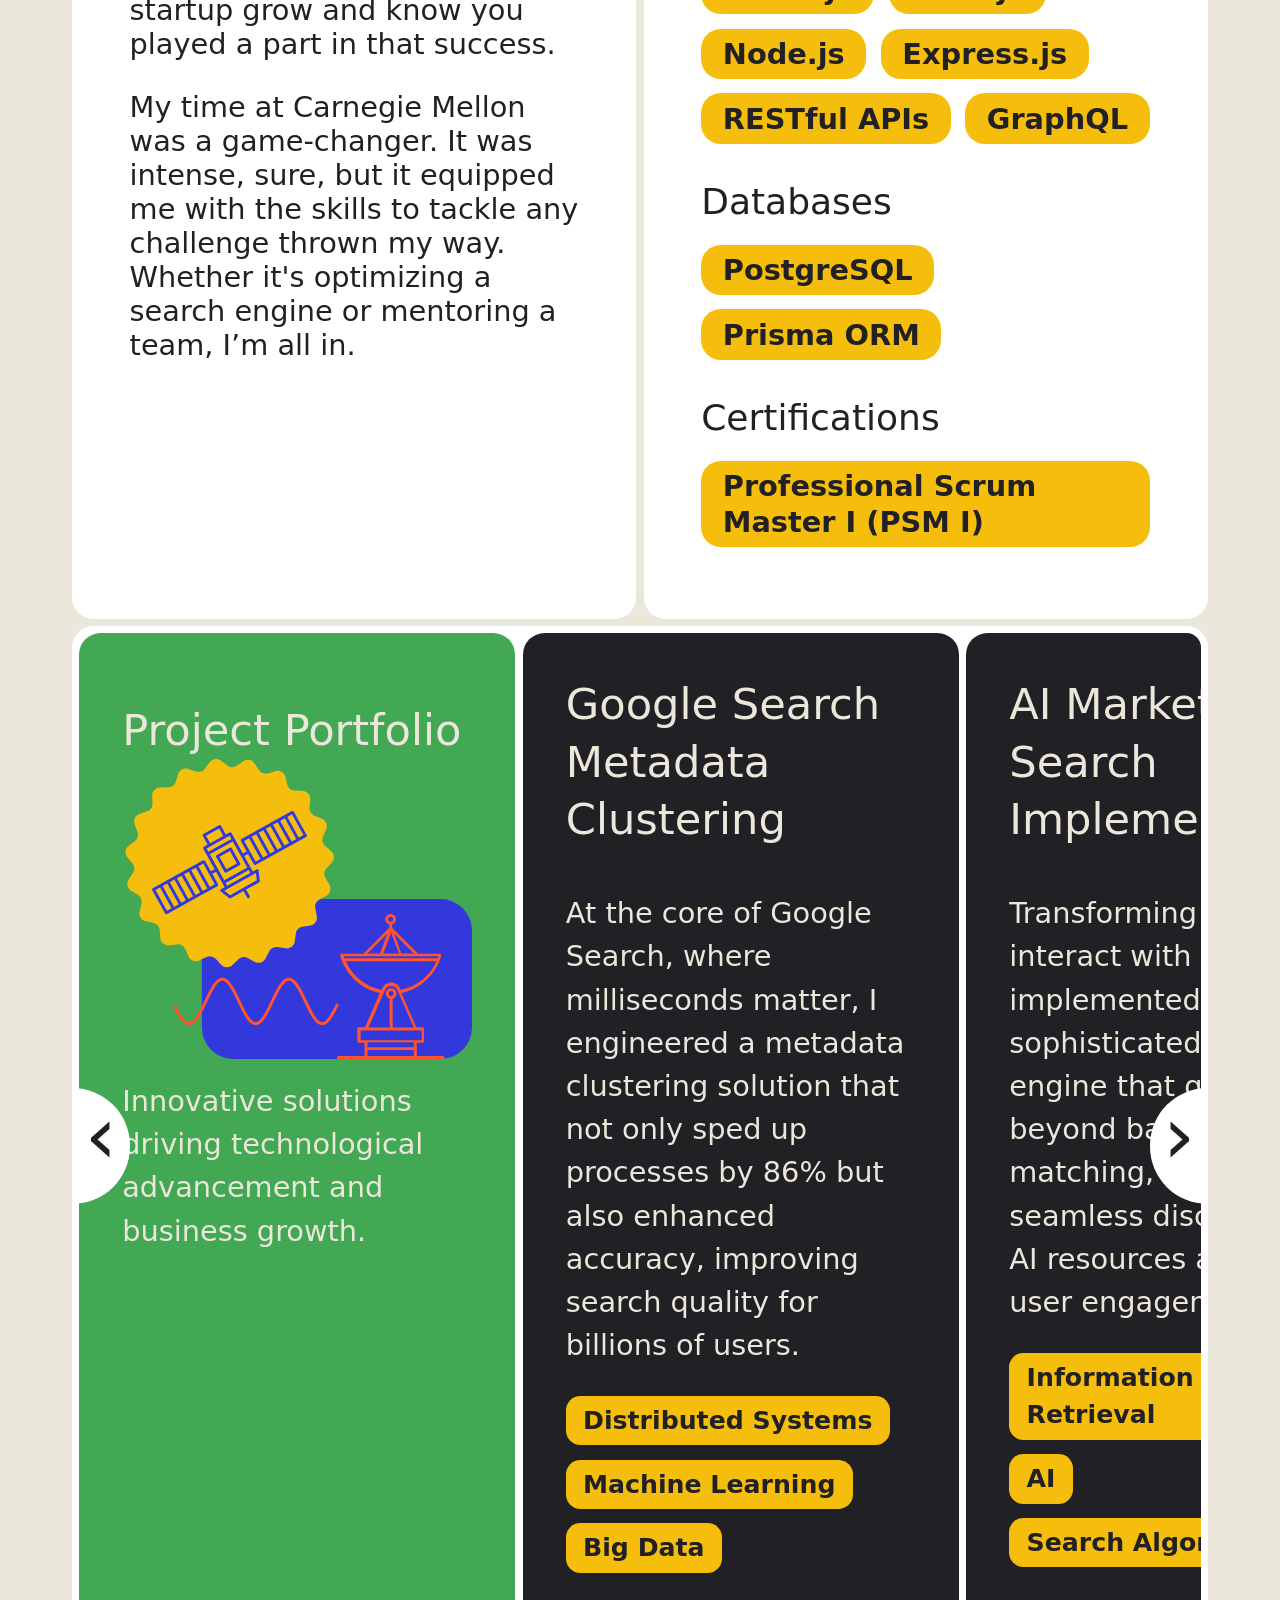
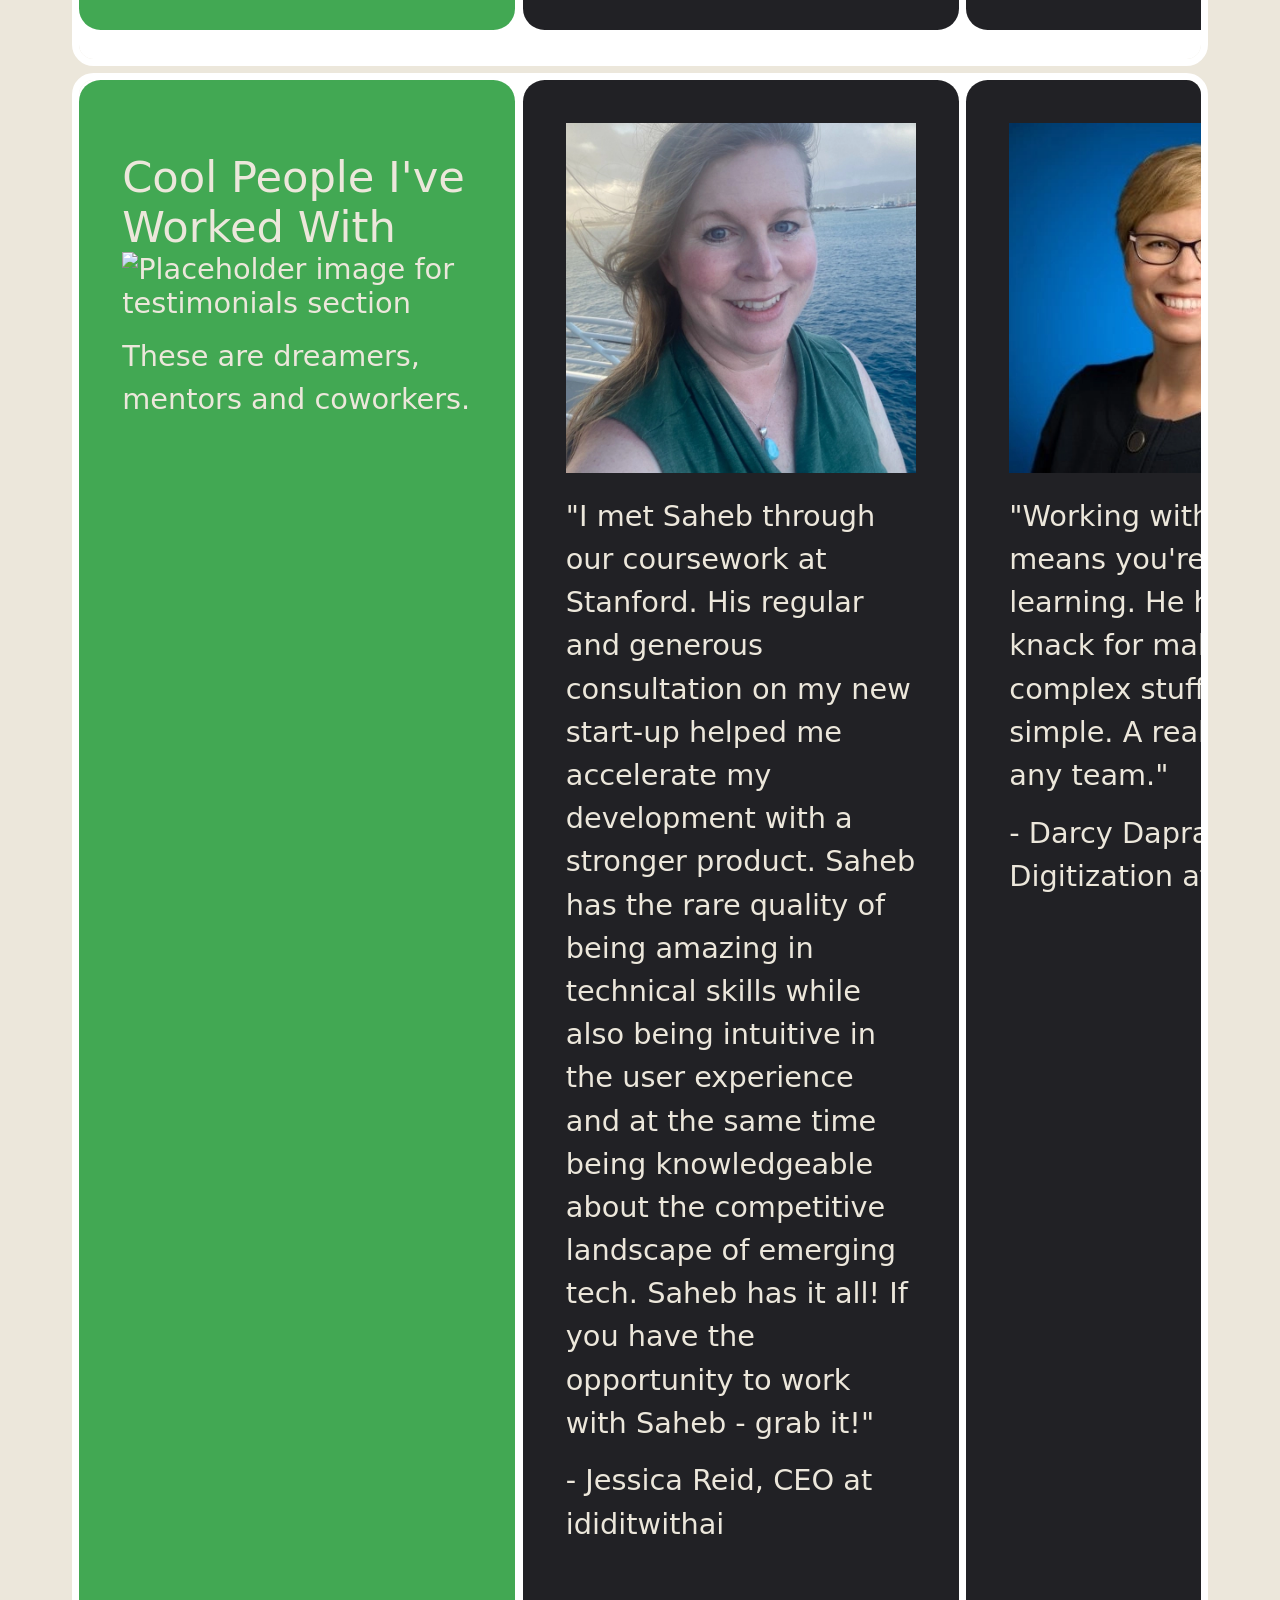
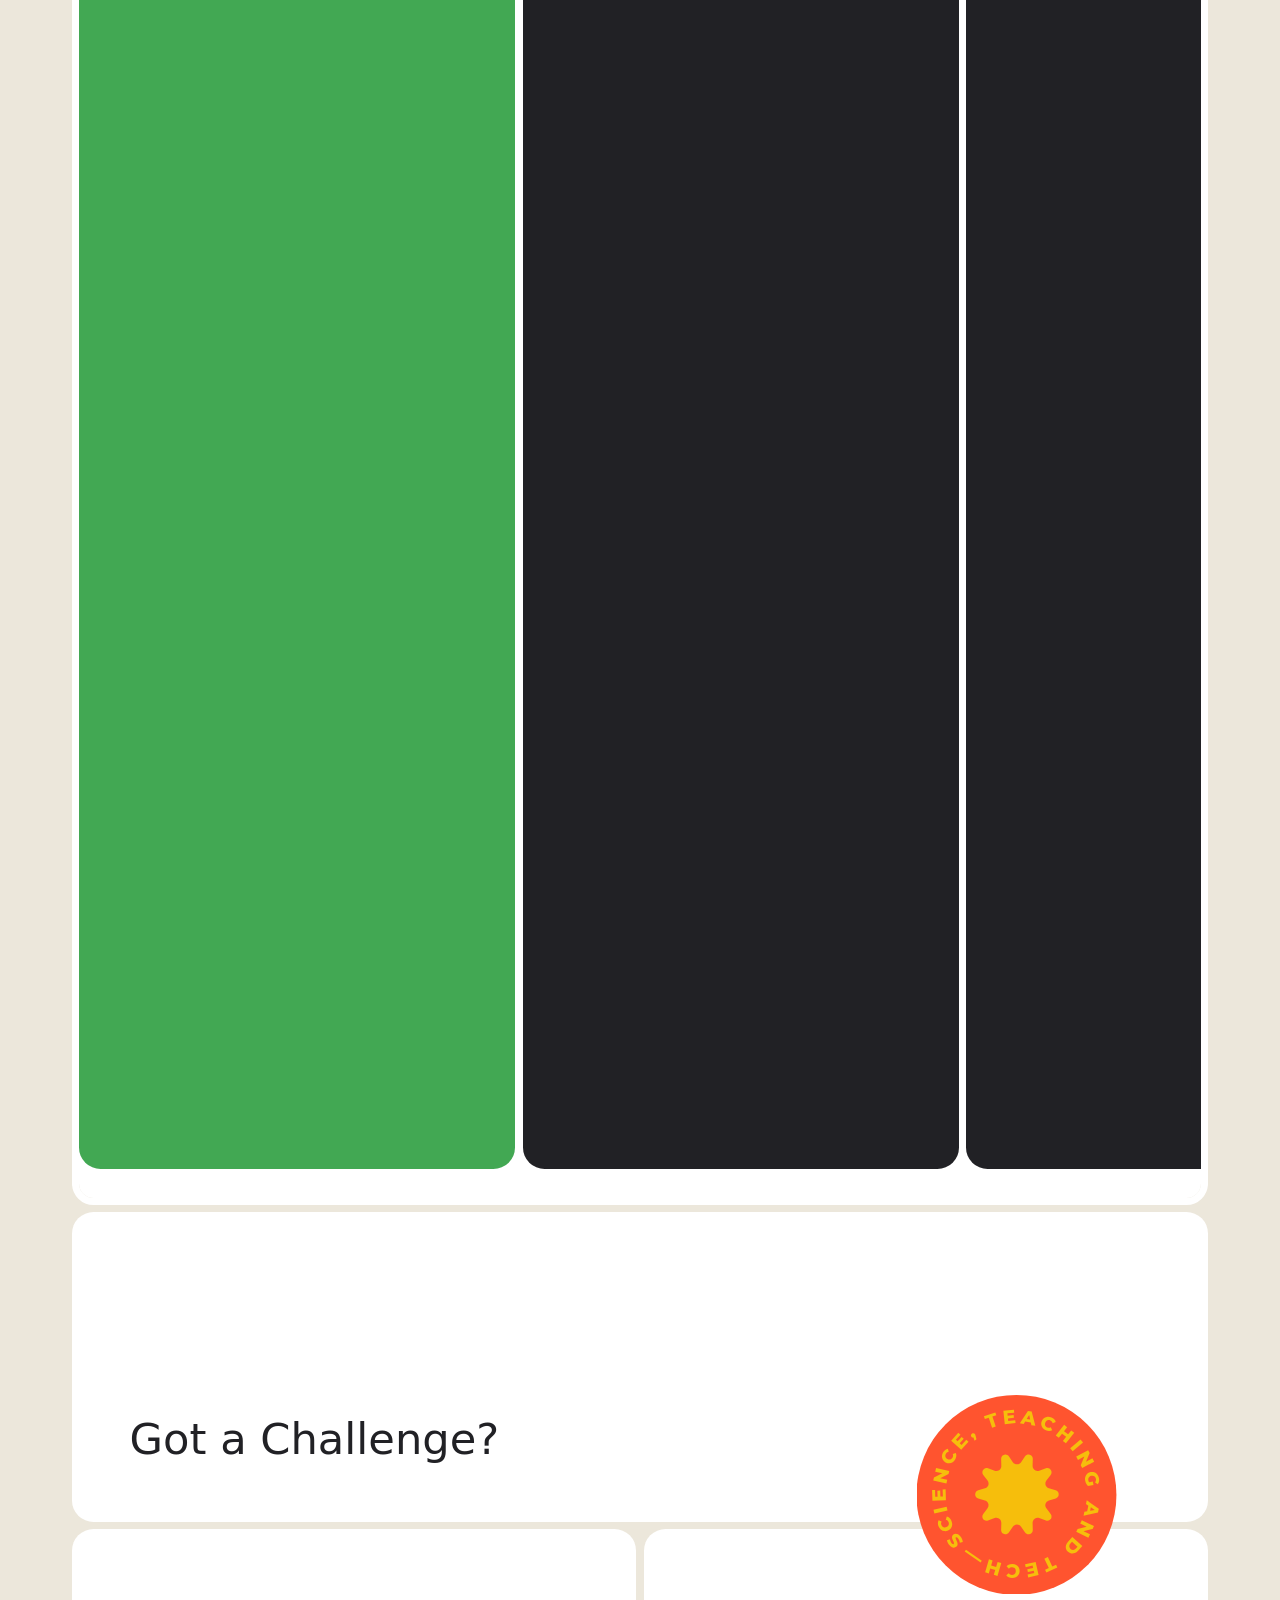
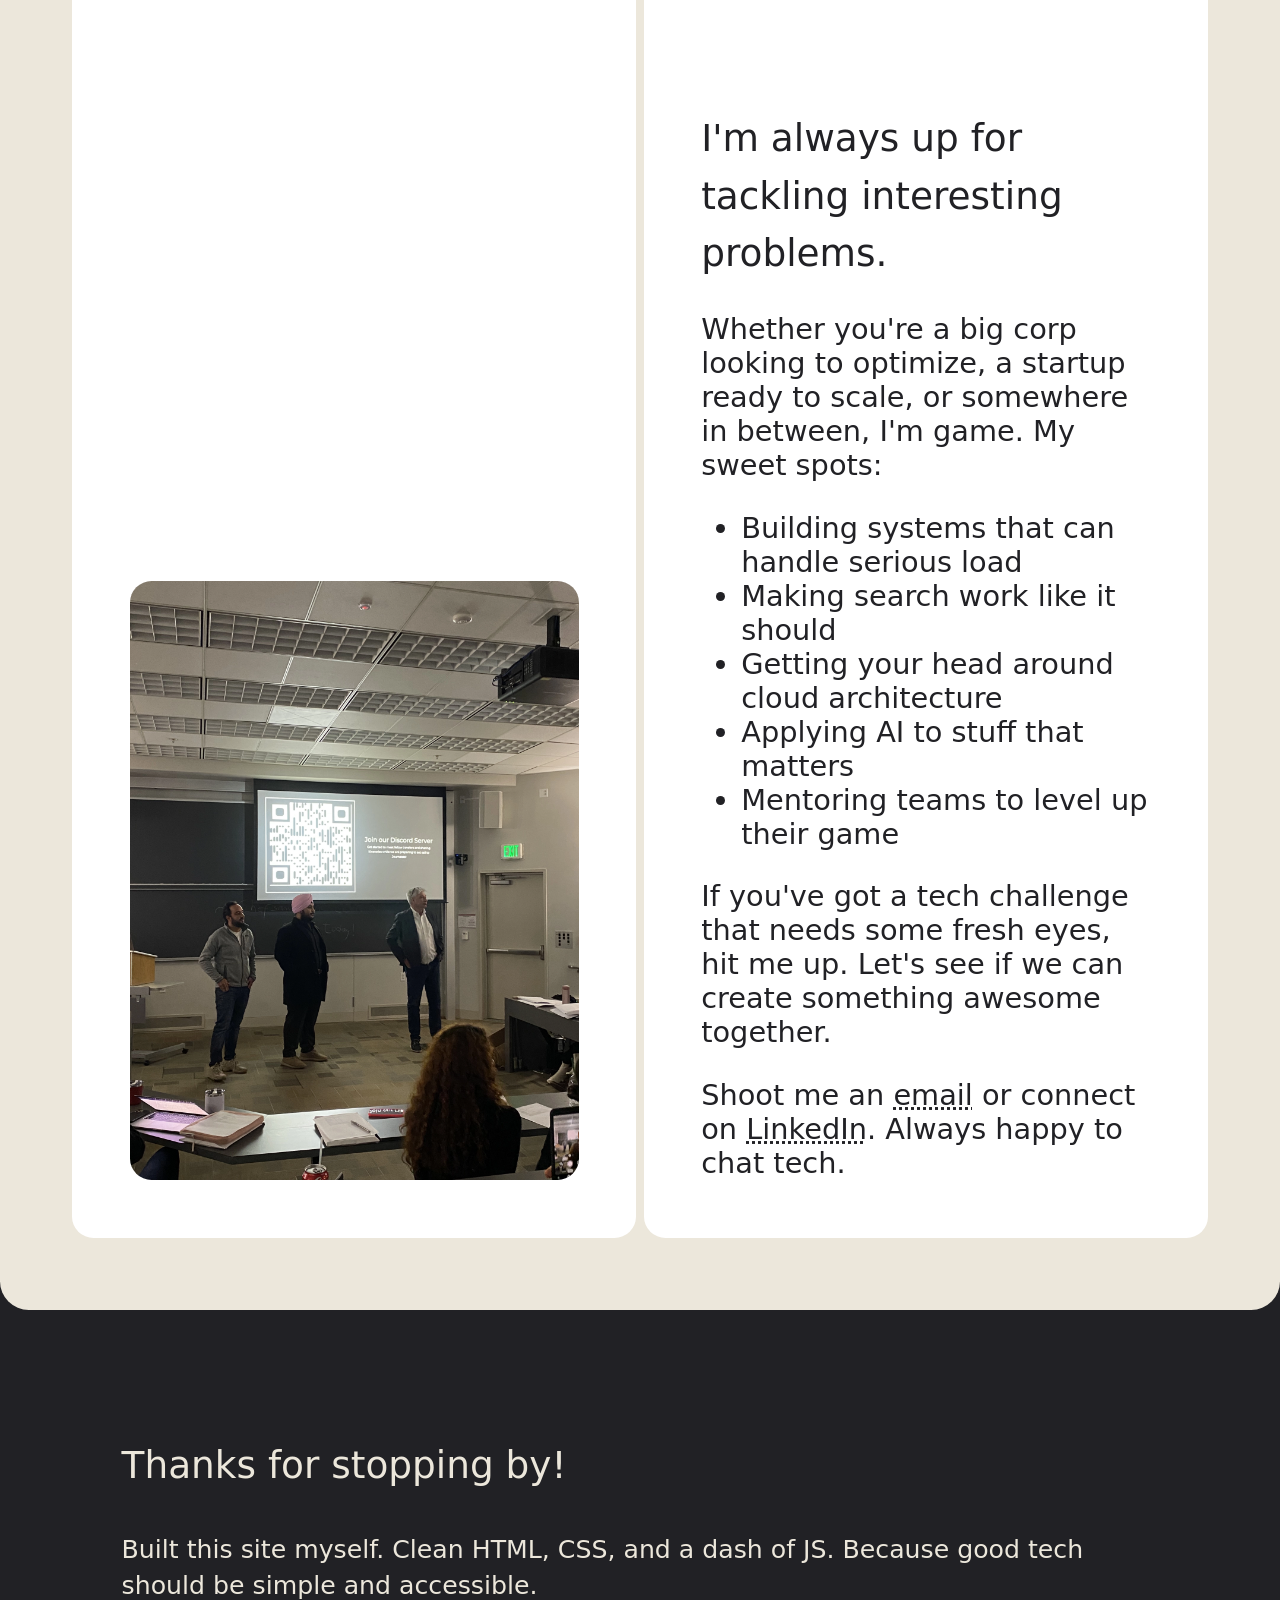
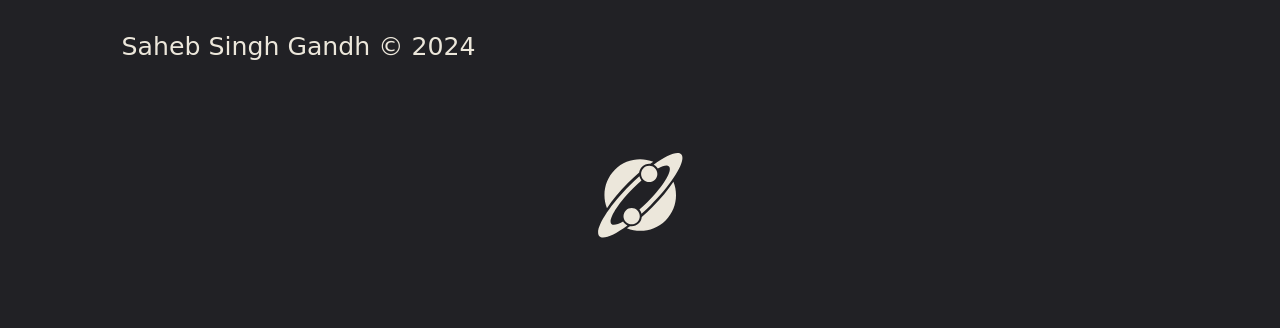
==== commit 93a25a32: "Merge pull request #2 from bardbyte/feature-add-dark-mode feat: Implement dark mode with theme toggl" ====
--- a/index.html
+++ b/index.html
@@ -32,6 +32,15 @@
                 aria-label="LinkedIn link">
                 <img src="./assets/linkedin.svg" alt="linkedin logo">
             </a>
+            <div class="theme-switch-container" role="group" aria-label="Theme toggle">
+                <label class="theme-switch" for="theme-checkbox-input" aria-label="Switch to dark or light theme">
+                    <input type="checkbox" id="theme-checkbox-input" />
+                    <div class="slider">
+                        <div class="icon sun"></div>
+                        <div class="icon moon"></div>
+                    </div>
+                </label>
+            </div>
         </header>
 
         <main id="main" role="main" class="flex flex-columns">
@@ -318,5 +327,6 @@
     </footer>
 </body>
 <script async src="./showcase-scroll.js"></script>
+<script src="./theme-toggle.js" defer></script>
 
 </html>
--- a/stylesheet.css
+++ b/stylesheet.css
@@ -1,29 +1,145 @@
 html {
+    /* Base Palette (Light Mode Defaults) */
     --accent-blue: #3338dd;
     --accent-green: #42a853;
     --accent-pink: #f3a3d5;
     --accent-orange: #ff542f;
     --accent-yellow: #f6be0c;
-    --background-primary: #ece7db;
-    --text-primary: #212125;
-    --main-light-grey: #aaa7ad;
+    --background-primary: #ece7db; /* Light beige */
+    --text-primary: #212125; /* Dark grey */
+    --neutral-white: #fff;
+    --neutral-light-grey: #aaa7ad; /* Was --main-light-grey */
+
+    /* Dark Mode Palette */
+    --dm-background-primary: #1f1f1f; /* Dark background for page/container */
+    --dm-text-primary: #f0f0f0; /* Light text for dark backgrounds */
+    --dm-tile-bg: #2c2c2c; /* Darker tiles on dark background */
+    --dm-accent-yellow: #f0b90b;
+    --dm-accent-orange: #e64a19;
+    --dm-accent-green: #66bb6a;
+    --dm-accent-blue: #5c6bc0;
+    --dm-scroll-indicator-bg: #424242;
+    --dm-scroll-indicator-text: #f0f0f0;
+    --dm-social-icon-svg-fill: #f0f0f0;
+
+    /* Semantic Theme Variables (Light Mode Initialization) */
+    --page-bg: var(--text-primary); /* body bg */
+    --page-text: var(--background-primary); /* body text, e.g., footer */
+    --container-bg: var(--background-primary);
+    --container-text: var(--text-primary);
+    --default-tile-bg: var(--neutral-white);
+    --default-tile-text: var(--text-primary); /* Inherits from container, but can be specific */
+
+    --header-tile-bg: var(--accent-yellow);
+    --header-tile-text: var(--text-primary);
+
+    --button-bg: var(--background-primary);
+    --button-text: var(--text-primary);
+    --button-hover-bg: var(--text-primary);
+    --button-hover-text: var(--background-primary);
+
+    --social-icon-bg: var(--accent-orange);
+    --social-icon-svg: var(--neutral-white);
+    --social-icon-hover-bg: var(--accent-blue);
+
+    --scroll-indicator-bg: var(--neutral-white);
+    --scroll-indicator-text: var(--text-primary);
+
+    --animated-text-accent: var(--accent-blue);
+
+    --skills-tag-bg: var(--accent-yellow);
+    --skills-tag-text: var(--text-primary);
+    --skills-tag-hover-bg: var(--accent-green);
+
+    --showcase-overall-bg: var(--neutral-white); /* The showcase component itself */
+    --showcase-border-color: var(--neutral-white);
+    --showcase-tile-bg: var(--text-primary); /* Project/testimonial tiles */
+    --showcase-tile-text: var(--background-primary);
+    --showcase-tag-bg: var(--accent-yellow);
+    --showcase-tag-text: var(--text-primary);
+    --showcase-tag-hover-bg: var(--accent-orange);
+
+    --special-yellow-bg: var(--accent-yellow); /* For .yellow class */
+    --special-yellow-text: var(--text-primary);
+
+    --section-showcase-start-bg: var(--accent-green); /* For #showcase-start */
+    --section-showcase-end-bg: var(--accent-yellow); /* For #showcase-end */
+
+    --link-text-decoration: currentColor; /* Or a specific color */
+    --general-link-color: inherit; /* Let it inherit by default */
+    --h1-em-color: var(--accent-orange);
+    --p-em-bg: var(--background-primary); /* For general highlighted text in paragraphs */
+    --p-em-text: var(--text-primary);
+    --img-tile-before-bg: var(--background-primary);
+
+
     --body-fonts: "Montserrat",system-ui,ui-sans-serif,sans-serif;
     font-family: var(--body-fonts);
     font-size: 3.2vmin;
-    -webkit-text-size-adjust: 100%
+    -webkit-text-size-adjust: 100%;
+}
+
+html.dark-mode {
+    --page-bg: var(--dm-background-primary);
+    --page-text: var(--dm-text-primary);
+    --container-bg: var(--dm-background-primary);
+    --container-text: var(--dm-text-primary);
+    --default-tile-bg: var(--dm-tile-bg);
+    /* --default-tile-text: var(--dm-text-primary); implicit */
+
+    --header-tile-bg: var(--dm-accent-yellow);
+    --header-tile-text: var(--text-primary); /* Dark text on light yellow might still be fine */
+
+    --button-bg: var(--dm-tile-bg); /* Button on container, so use tile bg */
+    --button-text: var(--dm-text-primary);
+    --button-hover-bg: var(--dm-text-primary);
+    --button-hover-text: var(--dm-tile-bg);
+
+    --social-icon-bg: var(--dm-accent-orange);
+    --social-icon-svg: var(--dm-social-icon-svg-fill);
+    --social-icon-hover-bg: var(--dm-accent-blue);
+
+    --scroll-indicator-bg: var(--dm-scroll-indicator-bg);
+    --scroll-indicator-text: var(--dm-scroll-indicator-text);
+
+    --animated-text-accent: var(--dm-accent-blue);
+
+    --skills-tag-bg: var(--dm-accent-yellow);
+    --skills-tag-text: var(--text-primary); /* Dark text on light yellow */
+    --skills-tag-hover-bg: var(--dm-accent-green);
+
+    --showcase-overall-bg: var(--dm-tile-bg);
+    --showcase-border-color: var(--dm-tile-bg);
+    --showcase-tile-bg: var(--dm-background-primary); /* Tiles on showcase component */
+    --showcase-tile-text: var(--dm-text-primary);
+    --showcase-tag-bg: var(--dm-accent-yellow);
+    --showcase-tag-text: var(--text-primary); /* Dark text on light yellow */
+    --showcase-tag-hover-bg: var(--dm-accent-orange);
+
+    --special-yellow-bg: var(--dm-accent-yellow);
+    --special-yellow-text: var(--text-primary); /* Dark text on light yellow */
+
+    --section-showcase-start-bg: var(--dm-accent-green);
+    --section-showcase-end-bg: var(--dm-accent-yellow);
+
+    --h1-em-color: var(--dm-accent-orange);
+    --p-em-bg: var(--dm-tile-bg);
+    --p-em-text: var(--dm-text-primary);
+    --img-tile-before-bg: var(--dm-background-primary);
 }
 
 body {
-    background-color: var(--text-primary);
-    color: var(--background-primary);
+
+    background-color: var(--page-bg);
+    color: var(--page-text);
     margin: 0
 }
 
 .container {
-    background-color: var(--background-primary);
+    background-color: var(--container-bg);
     border-bottom-left-radius: 1rem;
     border-bottom-right-radius: 1rem;
-    color: var(--text-primary);
+    color: var(--container-text);
     padding: .25rem
 }
 
@@ -34,7 +150,8 @@
     height: 1000px;
     top: -999px;
     left: 0;
-    background-color: var(--background-primary);
+    background-color: var(--container-bg); /* Should match container bg */
+
     z-index: -10
 }
 
@@ -64,7 +181,8 @@
 }
 
 .tile {
-    background-color: #fff;
+    background-color: var(--default-tile-bg);
+    color: var(--default-tile-text); /* Added for explicitness, though often inherited */
     border-radius: .75rem;
     padding: 2rem;
     position: relative
@@ -86,7 +204,8 @@
 }
 
 .img-tile:before {
-    background-color: var(--background-primary);
+    background-color: var(--img-tile-before-bg);
+
     border-radius: 9999px;
     padding: 0 .3em
 }
@@ -116,7 +235,10 @@
     justify-content: center;
     padding: 1.25rem;
     padding-left: 2rem;
-    word-spacing: 100vw
+    word-spacing: 100vw;
+    /* This is the header "Saheb Singh" tile, already yellow by .yellow class */
+    /* background-color: var(--header-tile-bg); */
+    /* color: var(--header-tile-text); */
 }
 
 section {
@@ -146,7 +268,7 @@
 }
 
 h1 em {
-    color: var(--accent-orange);
+    color: var(--h1-em-color);
     font-style: normal
 }
 
@@ -164,28 +286,30 @@
 }
 
 a:any-link {
-    color: inherit;
+    color: var(--general-link-color);
     text-decoration: underline;
-    text-decoration-style: dotted
+    text-decoration-style: dotted;
+    /* text-decoration-color: var(--link-text-decoration-color); */ /* Causing issues, use simpler for now */
 }
 
 a:hover {
     text-decoration-style: solid
 }
 
-p em {
-    background-color: var(--background-primary);
+p em { /* General em tags in paragraphs */
+    background-color: var(--p-em-bg);
     border-radius: 9999px;
-    color: var(--text-primary);
+    color: var(--p-em-text);
     font-style: normal;
     padding: 0 .3em
 }
 
 button {
-    background-color: var(--background-primary);
+
+    background-color: var(--button-bg);
     border: 0;
     border-radius: 9999px;
-    color: var(--text-primary);
+    color: var(--button-text);
     font-family: var(--body-fonts);
     font-size: 1.25rem;
     font-weight: 400;
@@ -197,16 +321,19 @@
 }
 
 button:hover {
-    background-color: var(--text-primary);
-    color: var(--background-primary)
+
+    background-color: var(--button-hover-bg);
+    color: var(--button-hover-text)
+
 }
 
 button:after {
     content: " \002192"
 }
 
-.yellow {
-    background-color: var(--accent-yellow)
+.yellow { /* Used for header tile and showcase-end */
+    background-color: var(--special-yellow-bg) !important; /* Important to override other tile bgs */
+    color: var(--special-yellow-text) !important;
 }
 
 .larger {
@@ -231,7 +358,7 @@
 
 .social-icon {
     align-items: center;
-    background-color: var(--accent-orange);
+    background-color: var(--social-icon-bg);
     border-radius: 9999px;
     display: flex;
     flex-grow: 0;
@@ -244,10 +371,11 @@
 .social-icon svg {
     height: 24px;
     width: 24px;
+    fill: var(--social-icon-svg);
 }
 
 .social-icon:hover {
-    background-color: var(--accent-blue)
+    background-color: var(--social-icon-hover-bg);
 }
 
 .stamp {
@@ -262,8 +390,8 @@
 }
 
 .showcase {
-    background-color: #fff;
-    border: .25rem solid #fff;
+    background-color: var(--showcase-overall-bg);
+    border: .25rem solid var(--showcase-border-color);
     border-radius: .75rem;
     overflow-x: auto;
     overflow-y: hidden;
@@ -300,7 +428,8 @@
     flex-direction: column;
     justify-content: flex-start;
     padding: 1.5rem;
-    background-color: var(--text-primary);
+    background-color: var(--showcase-tile-bg);
+    /* color: var(--showcase-tile-text); Inherited */
     border-radius: 0.75rem;
     margin-bottom: 1rem;
     min-height: 350px; /* Ensures a consistent height for all cards */
@@ -314,12 +443,13 @@
 .showcase .tile h3 {
     margin-bottom: 1rem;
     font-size: 1.5rem;
-    color: var(--background-primary);
+    color: var(--showcase-tile-text); /* Explicitly set for showcase tiles */
+
 }
 .showcase .tile p {
     font-size: 1rem;
     line-height: 1.5;
-    color: var(--background-primary);
+    color: var(--showcase-tile-text); /* Explicitly set for showcase tiles */
     margin: 0.5rem 0;
     flex-grow: 1; /* Allows the text to occupy the available space */
 }
@@ -328,9 +458,9 @@
     padding-top: 0
 } */
 /* Adjust the tag styling for consistency and readability */
-.showcase .tile p em {
-    background-color: var(--accent-yellow);
-    color: var(--text-primary);
+.showcase .tile p em { /* Tags inside showcase tiles */
+    background-color: var(--showcase-tag-bg);
+    color: var(--showcase-tag-text);
     border-radius: 0.5rem;
     padding: 0.2rem 0.6rem;
     font-size: 0.875rem; /* Slightly smaller font size for tags */
@@ -341,7 +471,7 @@
 }
 
 .showcase .tile p em:hover {
-    background-color: var(--accent-orange); /* Adds a hover effect to the tags */
+    background-color: var(--showcase-tag-hover-bg); /* Adds a hover effect to the tags */
 }
 
 /* Additional adjustments for responsiveness */
@@ -359,17 +489,20 @@
         padding: 0.2rem 0.5rem;
     }
 }
-#showcase-start {
-    background-color: var(--accent-green)
-}
-
-#showcase-end {
-    background-color: var(--accent-yellow)
+#showcase-start { /* Specific tile styling */
+    background-color: var(--section-showcase-start-bg) !important; /* Important to override general showcase tile */
+    color: var(--showcase-tile-text); /* Assuming text color should be consistent with other special tiles */
+}
+
+#showcase-end { /* Specific tile styling, uses .yellow by default now */
+    /* background-color: var(--section-showcase-end-bg); */
+    /* color: var(--showcase-tile-text); */
 }
 
 .scroll-indicator {
     --indicator-size: 2rem;
-    background-color: #fff;
+    background-color: var(--scroll-indicator-bg);
+    color: var(--scroll-indicator-text);
     cursor: pointer;
     font-size: calc(var(--indicator-size) * 1.4);
     height: calc(var(--indicator-size) * 2);
@@ -402,7 +535,7 @@
 
 .animated-text:after {
     animation: replaceWords 8s linear infinite;
-    color: var(--accent-blue);
+    color: var(--animated-text-accent);
     content: "software.";
     font-weight: 700
 }
@@ -530,7 +663,8 @@
     margin-top: 1rem;
     margin-bottom: 0.5rem;
     font-size: 1.25rem;
-    color: var(--text-primary);
+
+    color: var(--container-text); /* Should match the text color of the container it's in */
     font-weight: 200; /* Bold for headers */
 }
 
@@ -542,9 +676,11 @@
 }
 
 .skills-tags em {
-    background-color: var(--accent-yellow);
+    background-color: var(--skills-tag-bg);
     border-radius: 20px;
-    color: var(--text-primary);
+
+    color: var(--skills-tag-text);
+
     padding: 0.25rem 0.75rem;
     font-style: normal;
     font-weight: 600;
@@ -552,6 +688,81 @@
 }
 
 .skills-tags em:hover {
-    background-color: var(--accent-green);
-}
-
+    background-color: var(--skills-tag-hover-bg);
+}
+
+/* Theme Toggle Switch styles */
+.theme-switch-container {
+    display: flex;
+    align-items: center;
+    justify-content: center;
+    padding: .5rem; /* Consistent with social icons */
+    /* background-color: var(--social-icon-bg); /* Optional: if it should look like other buttons */
+    /* border-radius: 9999px; */ /* Optional */
+    min-width: auto; /* To not stretch like the name tile */
+}
+
+.theme-switch {
+    position: relative;
+    display: inline-block;
+    width: 60px;
+    height: 34px;
+    cursor: pointer;
+}
+
+.theme-switch input[type="checkbox"] {
+    opacity: 0;
+    width: 0;
+    height: 0;
+}
+
+.slider {
+    position: absolute;
+    top: 0;
+    left: 0;
+    right: 0;
+    bottom: 0;
+    background-color: var(--text-primary); /* Dark grey in light, light grey in dark */
+    border-radius: 34px;
+    transition: .4s;
+}
+
+.slider .icon {
+    position: absolute;
+    content: "";
+    height: 26px;
+    width: 26px;
+    border-radius: 50%;
+    transition: .4s;
+    top: 4px;
+    background-color: var(--background-primary); /* Beige in light, dark grey in dark */
+}
+
+.slider .sun {
+    left: 4px;
+    opacity: 1;
+    /* background-image: url('sun-icon.svg'); /* Optional: if using SVG */
+}
+
+.slider .moon {
+    right: 4px; /* Initial position before check */
+    opacity: 0;
+    transform: translateX(26px); /* Start off-screen to the right of where it will end up */
+    /* background-image: url('moon-icon.svg'); /* Optional: if using SVG */
+}
+
+/* Toggle animation when input is checked (dark mode active) */
+.theme-switch input:checked + .slider {
+    background-color: var(--accent-blue); /* Or a specific dark mode toggle track color */
+}
+
+.theme-switch input:checked + .slider .sun {
+    transform: translateX(26px);
+    opacity: 0;
+}
+
+.theme-switch input:checked + .slider .moon {
+    transform: translateX(0px); /* Slides into view from its initial offset */
+    opacity: 1;
+}
+
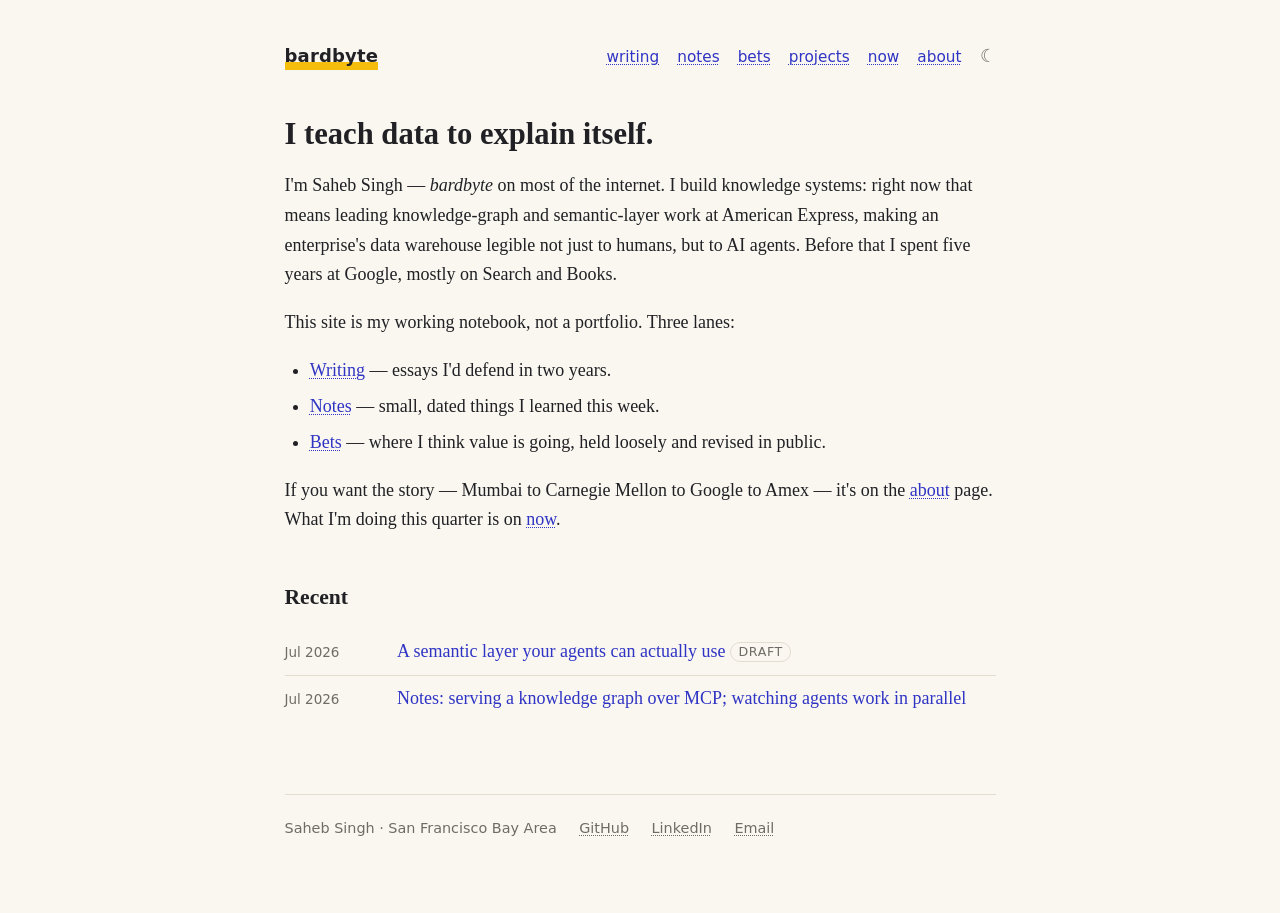
==== commit 73bdf8d7: "Repurpose site as essay-first personal notebook under the bardbyte brand Replace the tile-based cons" ====
--- a/index.html
+++ b/index.html
@@ -1,332 +1,82 @@
 <!DOCTYPE html>
-<html lang="en" dir="ltr">
+<html lang="en">
 
 <head>
-    <title>Saheb Singh Gandh | Full-Stack Engineer | AI & Cloud Expert | Startup Advisor</title>
-    <link rel="icon" type="image/png" href="./assets/favicon.png">
     <meta charset="UTF-8">
-    <meta name="viewport" content="width=device-width,initial-scale=1">
+    <meta name="viewport" content="width=device-width, initial-scale=1">
+    <title>bardbyte · Saheb Singh</title>
     <meta name="description"
-        content="Saheb Singh Gandh: Full-Stack Engineer with expertise in AI, Cloud Architecture, and Scalable Solutions. Google Engineer and Startup Advisor with a passion for solving complex challenges and driving innovation.">
-    <meta name="keywords"
-        content="Full-Stack Engineer, AI, Cloud Architecture, Google Engineer, Startup Advisor, Scalable Solutions, Search Algorithms, Metadata Clustering, Tech Consultant, Carnegie Mellon">
-    <link rel="canonical" href="https://sahebsinghgandh.com">
-    <meta property="og:title" content="Saheb Singh Gandh | Full-Stack Engineer | AI & Cloud Expert | Startup Advisor">
+        content="Saheb Singh (bardbyte). I build knowledge systems — semantic layers and knowledge graphs that make enterprise data legible to humans and AI agents. Essays, notes, and bets.">
+    <link rel="canonical" href="https://bardbyte.github.io/">
+    <meta property="og:title" content="bardbyte · Saheb Singh">
     <meta property="og:description"
-        content="Saheb Singh Gandh: Full-Stack Engineer with expertise in AI, Cloud Architecture, and Scalable Solutions. Google Engineer and Startup Advisor with a passion for solving complex challenges and driving innovation.">
-    <meta property="og:url" content="https://sahebsinghgandh.com">
-    <meta property="og:image" content="https://sahebsinghgandh.com/assets/header-preview.png">
+        content="Essays, notes, and bets from an engineer building knowledge systems for humans and AI agents.">
+    <meta property="og:url" content="https://bardbyte.github.io/">
     <meta property="og:type" content="website">
-    <meta property="og:site_name" content="Saheb Singh Gandh | Full-Stack Engineer">
-    <link rel="stylesheet" href="stylesheet.css">
+    <link rel="icon" type="image/svg+xml" href="./assets/favicon.svg">
+    <link rel="stylesheet" href="./style.css">
+    <script>(function () { var t = localStorage.getItem('theme'); if (t === 'dark' || (!t && window.matchMedia('(prefers-color-scheme: dark)').matches)) document.documentElement.classList.add('dark'); })();</script>
 </head>
 
 <body>
-    <div class="container">
-        <header class="header" role="banner">
-            <div class="tile yellow">Saheb Singh</div>
-            <a role="link" href="https://github.com/bardbyte" class="social-icon" aria-label="GitHub link">
-                <img src="./assets/github.svg" alt="GitHub logo">
-            </a>
-            <a role="link" href="https://linkedin.com/in/ssg" class="social-icon"
-                aria-label="LinkedIn link">
-                <img src="./assets/linkedin.svg" alt="linkedin logo">
-            </a>
-            <div class="theme-switch-container" role="group" aria-label="Theme toggle">
-                <label class="theme-switch" for="theme-checkbox-input" aria-label="Switch to dark or light theme">
-                    <input type="checkbox" id="theme-checkbox-input" />
-                    <div class="slider">
-                        <div class="icon sun"></div>
-                        <div class="icon moon"></div>
-                    </div>
-                </label>
-            </div>
+    <div class="page">
+        <header class="site-header">
+            <a class="wordmark" href="./">bardbyte</a>
+            <nav class="site-nav" aria-label="Site">
+                <a href="./writing/">writing</a>
+                <a href="./notes/">notes</a>
+                <a href="./bets/">bets</a>
+                <a href="./projects/">projects</a>
+                <a href="./now/">now</a>
+                <a href="./about/">about</a>
+                <button id="theme-toggle" type="button" aria-label="Switch theme">☾</button>
+            </nav>
         </header>
 
-        <main id="main" role="main" class="flex flex-columns">
-            <section id="section-hero" class="flex flex-variable">
-                <div class="tile yellow">
-                    <h1>Hey, I'm a human, I learn, and I make mistakes and I build stuff that matters.</h1>
-                    <p class="hidden">Full-stack engineer turning complex challenges into efficient solutions.</p>
-                    <p aria-hidden="true"><span class="animated-text"></span></p>
+        <main>
+            <h1>I teach data to explain itself.</h1>
 
-                    <div class="padded-top">
-                        <p class="larger">Computer Engineer | AI Startup Advisor | Podcaster | Hacker </p>
-                        <p>I'm not just about writing code. I'm about understanding the why behind tech problems and
-                            crafting solutions that make a real difference. Whether it's optimizing search algorithms at
-                            Google or helping startups scale, I'm all in.</p>
-                        <a href="mailto:sahebsinghgandh@gmail.com" aria-labelledby="contact-button"><button
-                                id="contact-button">Let's build something cool</button></a>
-                    </div>
-                </div>
-                <div id="header-img" role="img" class="tile yellow img-tile"
-                    aria-label="Saheb at his workspace, surrounded by screens showing code and project diagrams">
-                    <img src="./assets/header.webp" alt="Saheb at work">
-                </div>
-            </section>
+            <p>I'm Saheb Singh — <em>bardbyte</em> on most of the internet. I build knowledge
+                systems: right now that means leading knowledge-graph and semantic-layer work at
+                American Express, making an enterprise's data warehouse legible not just to
+                humans, but to AI agents. Before that I spent five years at Google, mostly on
+                Search and Books.</p>
 
-            <section id="section-about" class="flex flex-columns">
-                <div class="tile">
-                    <h2 class="padded-top">What I'm About</h2>
-                </div>
-                <div class="flex flex-variable-reversed">
-                    <div class="tile padded-top">
-                        <p class="larger">I’m a problem solver at heart, always looking for that elegant solution that
-                            makes everything click.</p>
-                        <p>My journey in tech began on the bustling streets of Mumbai, where I first started coding to
-                            solve everyday problems. Fast forward to Google, working on search
-                            algorithms that touch billions of lives. It’s surreal to think that something I worked on
-                            helps someone find what they need faster, all over the world.</p>
-                        <p>But what drives me isn’t just the scale or the technology—it’s the impact. When a project
-                            like revamping Google Books' partner selection saves $800K annually, that’s real change.
-                            It’s about creating solutions that don’t just work—they matter.</p>
-                        <p>Outside of Google, I channel this passion into the startup ecosystem, helping fledgling
-                            companies build tech that’s not only innovative but scalable. It's a thrill to see a startup
-                            grow and know you played a part in that success.</p>
-                        <p>My time at Carnegie Mellon was a game-changer. It was intense, sure, but it equipped me with
-                            the skills to tackle any challenge thrown my way. Whether it's optimizing a search engine or
-                            mentoring a team, I’m all in.</p>
-                    </div>
-                    <div id="about-img" role="img" class="tile img-tile align-bottom"
-                        aria-label="Visual representation of Saheb's diverse skill set">
-                        <div id="about-skills" class=" smaller  skills-tags">
-                            <!-- Technical Skills -->
-                            <h3>Technical Skills</h3>
-                            <p><em>Python</em> <em>C++</em> <em>Java</em> <em>TypeScript</em> <em>SQL</em> <em>Rust
-                                    (learning)</em></p>
+            <p>This site is my working notebook, not a portfolio. Three lanes:</p>
 
-                            <!-- Machine Learning -->
-                            <h3>Machine Learning</h3>
-                            <p><em>TensorFlow</em> <em>Keras</em> <em>Scikit-learn</em> <em>PyTorch</em> <em>Hugging
-                                    Face</em> <em>Langchain</em></p>
+            <ul>
+                <li><a href="./writing/">Writing</a> — essays I'd defend in two years.</li>
+                <li><a href="./notes/">Notes</a> — small, dated things I learned this week.</li>
+                <li><a href="./bets/">Bets</a> — where I think value is going, held loosely and
+                    revised in public.</li>
+            </ul>
 
-                            <!-- Data Analytics -->
-                            <h3>Big Data & Analytics</h3>
-                            <p><em>BigQuery</em> <em>Tableau</em> <em>Excel</em> <em>Pandas</em> <em>NumPy</em>
-                                <em>Apache Kafka</em> <em>Apache Beam</em>
-                            </p>
+            <p>If you want the story — Mumbai to Carnegie Mellon to Google to Amex — it's on the
+                <a href="./about/">about</a> page. What I'm doing this quarter is on
+                <a href="./now/">now</a>.</p>
 
-                            <!-- Cloud & DevOps -->
-                            <h3>Cloud & DevOps</h3>
-                            <p><em>GCP</em> <em>AWS</em> <em>Kubernetes</em> <em>Docker</em> <em>Git</em></p>
+            <h2>Recent</h2>
+            <ul class="post-list">
+                <li>
+                    <span class="date">Jul 2026</span>
+                    <span><a href="./writing/semantic-layer-for-agents.html">A semantic layer your agents can actually use</a>
+                        <span class="status-tag">draft</span></span>
+                </li>
+                <li>
+                    <span class="date">Jul 2026</span>
+                    <span><a href="./notes/">Notes: serving a knowledge graph over MCP; watching agents work in parallel</a></span>
+                </li>
+            </ul>
+        </main>
 
-                            <!-- Web Technologies -->
-                            <h3>Web Technologies</h3>
-                            <p><em>React.js</em> <em>Next.js</em> <em>Node.js</em> <em>Express.js</em> <em>RESTful
-                                    APIs</em> <em>GraphQL</em></p>
-
-                            <!-- Databases -->
-                            <h3>Databases</h3>
-                            <p><em>PostgreSQL</em> <em>Prisma ORM</em></p>
-
-                            <!-- Certifications -->
-                            <h3>Certifications</h3>
-                            <p><em>Professional Scrum Master I (PSM I)</em></p>
-                        </div>
-
-                    </div>
-
-                </div>
-            </section>
-
-            <section id="section-showcase">
-                <div id="showcase" class="flex showcase">
-                    <div id="showcase-start" class="tile">
-                        <h2>Project Portfolio</h2>
-                        <div>
-                            <img id="showcase-img" src="./assets/showcase.svg" alt="Project showcase" loading="lazy">
-                            <p>Innovative solutions driving technological advancement and business growth.</p>
-                        </div>
-                    </div>
-            
-                    <div class="tile">
-                        <h3>Google Search Metadata Clustering</h3>
-                        <div>
-                            <p>At the core of Google Search, where milliseconds matter, I engineered a metadata clustering solution that not only sped up processes by 86% but also enhanced accuracy, improving search quality for billions of users.</p>
-                            <p><span class="hidden">Tags: </span><em>Distributed Systems</em> <em>Machine Learning</em> <em>Big Data</em></p>
-                        </div>
-                    </div>
-            
-                    <div class="tile">
-                        <h3>AI Marketplace Search Implementation</h3>
-                        <div>
-                            <p>Transforming how users interact with AI tools, I implemented a sophisticated search engine that goes beyond basic keyword matching, enabling seamless discovery of AI resources and driving user engagement.</p>
-                            <p><span class="hidden">Tags: </span><em>Information Retrieval</em> <em>AI</em> <em>Search Algorithms</em></p>
-                        </div>
-                    </div>
-            
-                    <div class="tile">
-                        <h3>Google Books Partner Selection Algorithm</h3>
-                        <div>
-                            <p>Optimizing partner selection in the vast library of Google Books, I saved the company $800K annually while fostering stronger, more strategic partnerships.</p>
-                            <p><span class="hidden">Tags: </span><em>AI</em> <em>Business Intelligence</em> <em>Optimization</em></p>
-                        </div>
-                    </div>
-            
-                    <div class="tile">
-                        <h3>Copyright Status Monitoring Dashboard</h3>
-                        <div>
-                            <p>In a digital world where compliance is key, I developed a monitoring dashboard that slashed copyright non-compliance by 30%, streamlining complex legal workflows.</p>
-                            <p><span class="hidden">Tags: </span><em>Real-time Systems</em> <em>Data Analytics</em> <em>Risk Management</em></p>
-                        </div>
-                    </div>
-            
-                    <div class="tile">
-                        <h3>Troubleshooting Guide Search Tool</h3>
-                        <div>
-                            <p>By designing a cloud-native troubleshooting platform, I cut down critical response times, making the publishing process faster and more efficient for our partners.</p>
-                            <p><span class="hidden">Tags: </span><em>Cloud Architecture</em> <em>Microservices</em> <em>DevOps</em></p>
-                        </div>
-                    </div>
-            
-                    <div class="tile">
-                        <h3>Forecasting-related Case Volume Reduction</h3>
-                        <div>
-                            <p>Through advanced predictive analytics, I reduced forecasting-related issues by 90%, ensuring that our systems operate smoothly and efficiently.</p>
-                            <p><span class="hidden">Tags: </span><em>Predictive Analytics</em> <em>Machine Learning</em> <em>Data Science</em></p>
-                        </div>
-                    </div>
-            
-                    <div class="tile">
-                        <h3>Pill Mill Detector (Opioid Crisis Detector)</h3>
-                        <div>
-                            <p>In the fight against the opioid crisis, I developed an AI-driven detector that identified potential pill mill operations with 88% accuracy, contributing to a safer healthcare environment.</p>
-                            <p><span class="hidden">Tags: </span><em>AI</em> <em>Healthcare</em> <em>Predictive Modeling</em></p>
-                        </div>
-                    </div>
-            
-                    <div class="tile">
-                        <h3>Zoning Laws Information System for LA Architects</h3>
-                        <div>
-                            <p>Navigating complex zoning laws, I streamlined the ADU development process for architects in LA, turning red tape into clear pathways for urban development.</p>
-                            <p><span class="hidden">Tags: </span><em>Urban Development</em> <em>Data Systems</em> <em>Architecture</em></p>
-                        </div>
-                    </div>
-            
-                    <div class="tile">
-                        <h3>Virtual Personal Yoga Trainer</h3>
-                        <div>
-                            <p>Blending AI with wellness, I created a virtual personal yoga trainer that understands and adapts to users' needs with 93% accuracy, making personalized fitness accessible.</p>
-                            <p><span class="hidden">Tags: </span><em>AI</em> <em>Wellness</em> <em>Machine Learning</em></p>
-                        </div>
-                    </div>
-            
-                    <div id="showcase-end" class="tile">
-                        <h3>Explore Further</h3>
-                        <div>
-                            <a href="https://linkedin.com/in/ssg" aria-labelledby="linkedin-button"><button id="linkedin-button">Connect on LinkedIn</button></a>
-                            <a href="https://github.com/bardbyte" aria-labelledby="github-button"><button id="github-button">Review Code on GitHub</button></a>
-                            <a href="./assets/saheb_resume.pdf" aria-labelledby="cv-button"><button id="cv-button">Download Detailed CV</button></a>
-                        </div>
-                    </div>
-                </div>
-                <div class="scroll-indicator indicator-left" aria-label="scroll indicator" onclick="scrollElementLeft('showcase')">&lsaquo;</div>
-                <div class="scroll-indicator indicator-right" aria-label="scroll indicator" onclick="scrollElementRight('showcase')">&rsaquo;</div>
-            </section>
-            
-
-            <section id="section-testimonials">
-                <div id="showcase" class="flex showcase">
-                    <div id="showcase-start" class="tile">
-                        <h2>Cool People I've Worked With</h2>
-                        <div>
-                            <img id="testimonials-placeholder-img" src="/api/placeholder/300/200" alt="Placeholder image for testimonials section"
-                                aria-hidden="true" loading="lazy">
-                            <p>These are dreamers, mentors and coworkers.</p>
-                        </div>
-                    </div>
-                    <div class="tile">
-                        <div>
-                            <img src="./assets/testimonials/jess.webp" alt="Testimonial 1 avatar"
-                                class="testimonial-avatar ">
-                            <p>"I met Saheb through our coursework at Stanford. His regular and generous consultation on
-                                my new start-up helped me accelerate my development with a stronger product. Saheb has
-                                the rare quality of being amazing in technical skills while also being intuitive in the
-                                user experience and at the same time being knowledgeable about the competitive landscape
-                                of emerging tech. Saheb has it all! If you have the opportunity to work with Saheb -
-                                grab it!"</p>
-                            <p class="testimonial-author">- Jessica Reid, CEO at ididitwithai</p>
-                        </div>
-                    </div>
-                    <div class="tile">
-                        <div>
-                            <img src="./assets/testimonials/darcy.webp" alt="Testimonial 2 avatar"
-                                class="testimonial-avatar ">
-                            <p>"Working with Saheb means you're always learning. He has this knack for making complex
-                                stuff seem simple. A real asset to any team."</p>
-                            <p class="testimonial-author">- Darcy Dapra, Head of Digitization at Google</p>
-                        </div>
-                    </div>
-                    <div class="tile">
-                        <div>
-                            <img src="./assets/testimonials/hemin.webp" alt="Testimonial 3 avatar"
-                                class="testimonial-avatar ">
-                            <p>"I have known Saheb for two years while working at GST Edge as an intern and then as a
-                                Team Lead. In a relatively short period of time, he has managed to become one of the
-                                most capable leaders. He has grown to be a very industrious member of the team, who
-                                constantly strives on improving the process. His performance has consistently exceeded
-                                expectations. There remains no doubt about his dedication, hard work and innovative
-                                ideas as he has been stated as a ‘thinking leader’ by one of his most challenging
-                                clients. Saheb is constantly faced with situations that are unique for the position that
-                                he handles. The admirable part remains that he has never had an escalation against his
-                                name and delivers par expectations. While launching one of the projects, the marketing
-                                team demanded a new set of UX to be implemented across project. Understanding the need
-                                of the hour, he put extra efforts. Apart from his designated profile, he is actively
-                                involved in people engagement and collaboration."</p>
-                            <p class="testimonial-author">- Hemin Joshi, Staff Software Engineer at Amazon</p>
-                        </div>
-                    </div>
-
-                </div>
-                <!-- <div class="scroll-indicator indicator-left" aria-label="scroll indicator" onclick="scrollElementLeft('showcase')">&lsaquo;</div>
-    <div class="scroll-indicator indicator-right" aria-label="scroll indicator" onclick="scrollElementRight('showcase')">&rsaquo;</div> -->
-            </section>
-
-
-
-
-            <section id="section-collab" class="flex flex-columns">
-                <div class="tile flex flex-columns flex-edges">
-                    <div>
-                        <h2 class="padded-top">Got a Challenge?</h2>
-                    </div>
-                    <div class="stamp" aria-hidden="true"></div>
-                </div>
-                <div class="flex flex-variable-reversed">
-                    <div id="collab-img" role="img" class="tile img-tile smaller align-bottom"
-                        aria-label="Saheb pitching his idea to investors and getting feedback">
-                        <img src="./assets/footer.webp" alt="Saheb pitched a project">
-                    </div>
-                    <div class="tile padded-top">
-                        <p class="larger">I'm always up for tackling interesting problems.</p>
-                        <p>Whether you're a big corp looking to optimize, a startup ready to scale, or somewhere in
-                            between, I'm game. My sweet spots:</p>
-                        <ul>
-                            <li>Building systems that can handle serious load</li>
-                            <li>Making search work like it should</li>
-                            <li>Getting your head around cloud architecture</li>
-                            <li>Applying AI to stuff that matters</li>
-                            <li>Mentoring teams to level up their game</li>
-                        </ul>
-                        <p>If you've got a tech challenge that needs some fresh eyes, hit me up. Let's see if we can
-                            create something awesome together.</p>
-                        <p>Shoot me an <a href="mailto:sahebsinghgandh@gmail.com">email</a> or connect on <a
-                                href="https://linkedin.com/in/ssg">LinkedIn</a>. Always happy to chat tech.</p>
-                    </div>
-                </div>
-            </section>
-        </main>
+        <footer class="site-footer">
+            <span>Saheb Singh · San Francisco Bay Area</span>
+            <a href="https://github.com/bardbyte">GitHub</a>
+            <a href="https://linkedin.com/in/ssg">LinkedIn</a>
+            <a href="mailto:sahebsinghgandh@gmail.com">Email</a>
+        </footer>
     </div>
-
-    <footer id="footer" role="contentinfo">
-        <p class="larger">Thanks for stopping by!</p>
-        <p>Built this site myself. Clean HTML, CSS, and a dash of JS. Because good tech should be simple and accessible.
-        </p>
-        <p>Saheb Singh Gandh &copy; 2024</p>
-        <div id="logo" aria-hidden="true"></div>
-    </footer>
+    <script src="./theme-toggle.js" defer></script>
 </body>
-<script async src="./showcase-scroll.js"></script>
-<script src="./theme-toggle.js" defer></script>
 
 </html>
--- a/style.css
+++ b/style.css
@@ -0,0 +1,270 @@
+/* bardbyte.github.io — essay-minimal stylesheet.
+   One column, ~70ch measure, typography does the work. */
+
+:root {
+    --bg: #faf7f0;            /* warm white, descendant of the old beige */
+    --text: #212125;
+    --muted: #6f6c66;
+    --link: #2f34c4;          /* old accent blue, darkened for contrast */
+    --accent: #f6be0c;        /* the yellow survives as a small mark */
+    --rule: #e3ddd0;
+    --code-bg: #f0ece1;
+}
+
+html.dark {
+    --bg: #1c1c1e;
+    --text: #e8e6e3;
+    --muted: #98958f;
+    --link: #a3abee;
+    --accent: #f0b90b;
+    --rule: #37363a;
+    --code-bg: #2a2a2d;
+}
+
+* { box-sizing: border-box; }
+
+html {
+    font-size: 18px;
+    -webkit-text-size-adjust: 100%;
+}
+
+body {
+    margin: 0;
+    background: var(--bg);
+    color: var(--text);
+    font-family: Charter, "Bitstream Charter", "Source Serif 4", Georgia, serif;
+    line-height: 1.65;
+    transition: background-color .2s ease, color .2s ease;
+}
+
+.page {
+    max-width: 42rem;
+    margin: 0 auto;
+    padding: 1.5rem 1.25rem 4rem;
+}
+
+/* ---------- header / nav ---------- */
+
+.site-header {
+    display: flex;
+    align-items: baseline;
+    flex-wrap: wrap;
+    gap: .5rem 1.25rem;
+    padding: .75rem 0 2.5rem;
+    font-family: ui-sans-serif, system-ui, sans-serif;
+    font-size: .85rem;
+}
+
+.wordmark {
+    font-weight: 700;
+    font-size: 1rem;
+    letter-spacing: .01em;
+    color: var(--text) !important;
+    text-decoration: none !important;
+    box-shadow: inset 0 -.45em 0 0 var(--accent);
+}
+
+.site-nav {
+    display: flex;
+    flex-wrap: wrap;
+    gap: 1rem;
+    margin-left: auto;
+    align-items: baseline;
+}
+
+.site-nav a {
+    color: var(--muted);
+    text-decoration: none;
+}
+
+.site-nav a:hover,
+.site-nav a[aria-current="page"] {
+    color: var(--text);
+}
+
+.site-nav a[aria-current="page"] {
+    box-shadow: inset 0 -.4em 0 0 var(--accent);
+}
+
+#theme-toggle {
+    background: none;
+    border: none;
+    padding: 0;
+    cursor: pointer;
+    font-size: 1rem;
+    line-height: 1;
+    color: var(--muted);
+}
+
+#theme-toggle:hover { color: var(--text); }
+
+/* ---------- typography ---------- */
+
+h1 {
+    font-size: 1.7rem;
+    line-height: 1.25;
+    font-weight: 700;
+    margin: 0 0 1rem;
+}
+
+h2 {
+    font-size: 1.2rem;
+    font-weight: 700;
+    margin: 2.5rem 0 .75rem;
+}
+
+h3 {
+    font-size: 1rem;
+    font-weight: 700;
+    margin: 1.75rem 0 .5rem;
+}
+
+p, ul, ol { margin: 0 0 1rem; }
+
+ul, ol { padding-left: 1.4rem; }
+
+li { margin-bottom: .35rem; }
+
+a:any-link {
+    color: var(--link);
+    text-decoration: underline;
+    text-decoration-style: dotted;
+    text-decoration-thickness: 1px;
+    text-underline-offset: 2px;
+}
+
+a:hover { text-decoration-style: solid; }
+
+hr {
+    border: 0;
+    border-top: 1px solid var(--rule);
+    margin: 2.5rem 0;
+}
+
+blockquote {
+    margin: 1.25rem 0;
+    padding-left: 1rem;
+    border-left: 3px solid var(--accent);
+    color: var(--muted);
+}
+
+code {
+    font-family: ui-monospace, "SF Mono", Menlo, Consolas, monospace;
+    font-size: .85em;
+    background: var(--code-bg);
+    padding: .1em .35em;
+    border-radius: 4px;
+}
+
+pre {
+    background: var(--code-bg);
+    padding: 1rem;
+    border-radius: 6px;
+    overflow-x: auto;
+    margin: 0 0 1rem;
+}
+
+pre code { background: none; padding: 0; }
+
+/* ---------- meta text ---------- */
+
+.meta {
+    font-family: ui-sans-serif, system-ui, sans-serif;
+    font-size: .8rem;
+    color: var(--muted);
+}
+
+.meta a:any-link { color: var(--muted); }
+
+.kicker {
+    font-family: ui-sans-serif, system-ui, sans-serif;
+    font-size: .8rem;
+    letter-spacing: .08em;
+    text-transform: uppercase;
+    color: var(--muted);
+    margin-bottom: .5rem;
+}
+
+.status-tag {
+    font-family: ui-sans-serif, system-ui, sans-serif;
+    font-size: .7rem;
+    letter-spacing: .05em;
+    text-transform: uppercase;
+    color: var(--muted);
+    border: 1px solid var(--rule);
+    border-radius: 999px;
+    padding: .1em .6em;
+    white-space: nowrap;
+    vertical-align: middle;
+}
+
+/* ---------- index lists (writing, projects) ---------- */
+
+.post-list {
+    list-style: none;
+    padding: 0;
+    margin: 0 0 1.5rem;
+}
+
+.post-list li {
+    display: flex;
+    align-items: baseline;
+    gap: .75rem;
+    padding: .45rem 0;
+    margin: 0;
+    border-bottom: 1px solid var(--rule);
+}
+
+.post-list li:last-child { border-bottom: 0; }
+
+.post-list .date {
+    font-family: ui-sans-serif, system-ui, sans-serif;
+    font-size: .75rem;
+    color: var(--muted);
+    min-width: 5.5rem;
+    flex-shrink: 0;
+}
+
+.post-list a { text-decoration: none; }
+.post-list a:hover { text-decoration: underline; text-decoration-style: solid; }
+
+/* ---------- notes stream ---------- */
+
+.note {
+    margin: 0 0 2.5rem;
+    padding-bottom: 2rem;
+    border-bottom: 1px solid var(--rule);
+}
+
+.note:last-of-type { border-bottom: 0; }
+
+.note h2 { margin-top: 0; }
+
+/* ---------- article ---------- */
+
+article .title-block { margin-bottom: 2rem; }
+article .title-block h1 { margin-bottom: .35rem; }
+
+/* ---------- footer ---------- */
+
+.site-footer {
+    margin-top: 4rem;
+    padding-top: 1.25rem;
+    border-top: 1px solid var(--rule);
+    font-family: ui-sans-serif, system-ui, sans-serif;
+    font-size: .8rem;
+    color: var(--muted);
+    display: flex;
+    flex-wrap: wrap;
+    gap: .4rem 1.25rem;
+}
+
+.site-footer a:any-link { color: var(--muted); }
+
+::selection { background: var(--accent); color: #212125; }
+
+@media (max-width: 480px) {
+    html { font-size: 17px; }
+    .site-nav { margin-left: 0; }
+    .post-list li { flex-direction: column; gap: 0; }
+}
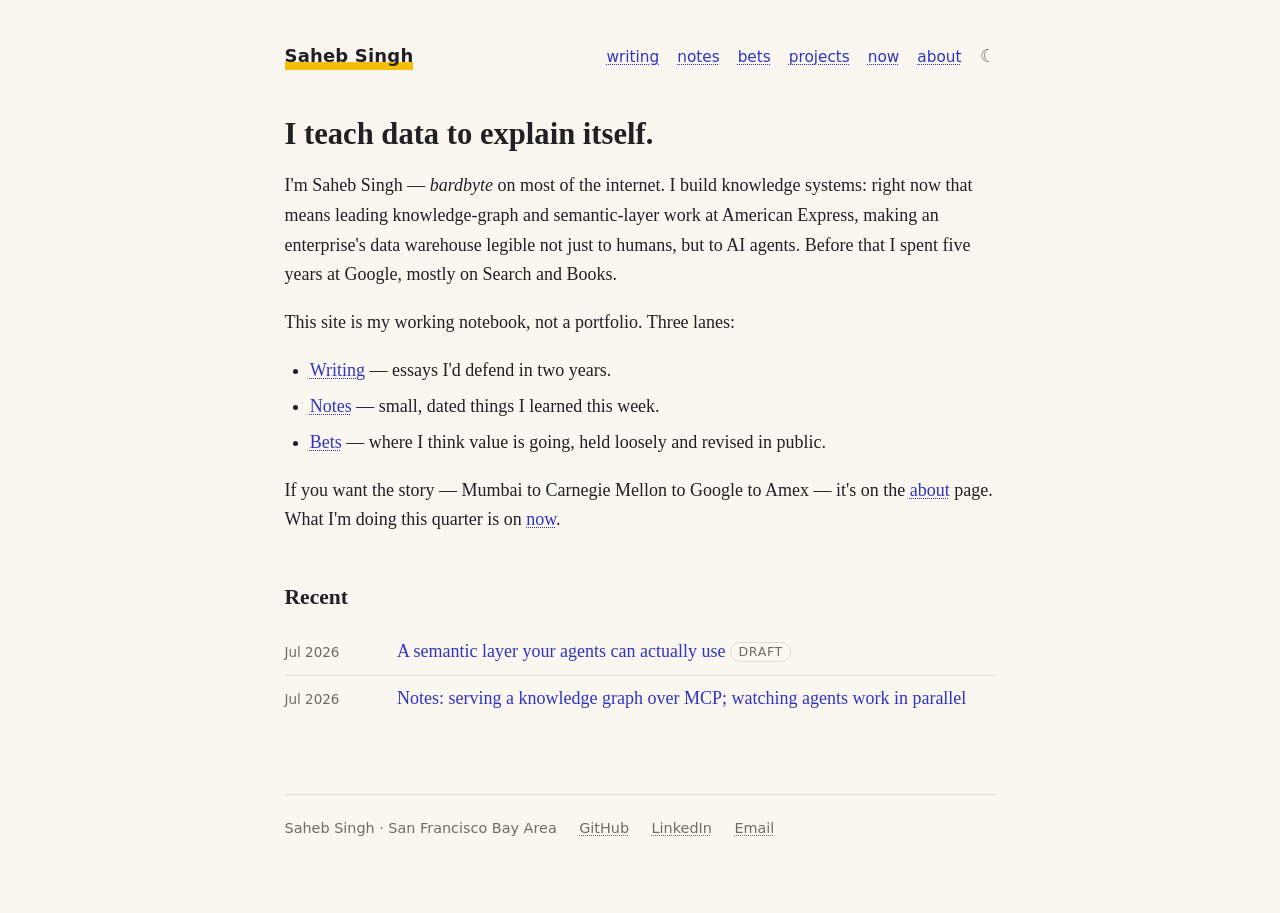
==== commit bf46e3bc: "Anchor identity on Saheb Singh; add investing study section to bets - Wordmark and page titles now u" ====
--- a/index.html
+++ b/index.html
@@ -4,11 +4,11 @@
 <head>
     <meta charset="UTF-8">
     <meta name="viewport" content="width=device-width, initial-scale=1">
-    <title>bardbyte · Saheb Singh</title>
+    <title>Saheb Singh</title>
     <meta name="description"
         content="Saheb Singh (bardbyte). I build knowledge systems — semantic layers and knowledge graphs that make enterprise data legible to humans and AI agents. Essays, notes, and bets.">
     <link rel="canonical" href="https://bardbyte.github.io/">
-    <meta property="og:title" content="bardbyte · Saheb Singh">
+    <meta property="og:title" content="Saheb Singh">
     <meta property="og:description"
         content="Essays, notes, and bets from an engineer building knowledge systems for humans and AI agents.">
     <meta property="og:url" content="https://bardbyte.github.io/">
@@ -21,7 +21,7 @@
 <body>
     <div class="page">
         <header class="site-header">
-            <a class="wordmark" href="./">bardbyte</a>
+            <a class="wordmark" href="./">Saheb Singh</a>
             <nav class="site-nav" aria-label="Site">
                 <a href="./writing/">writing</a>
                 <a href="./notes/">notes</a>
